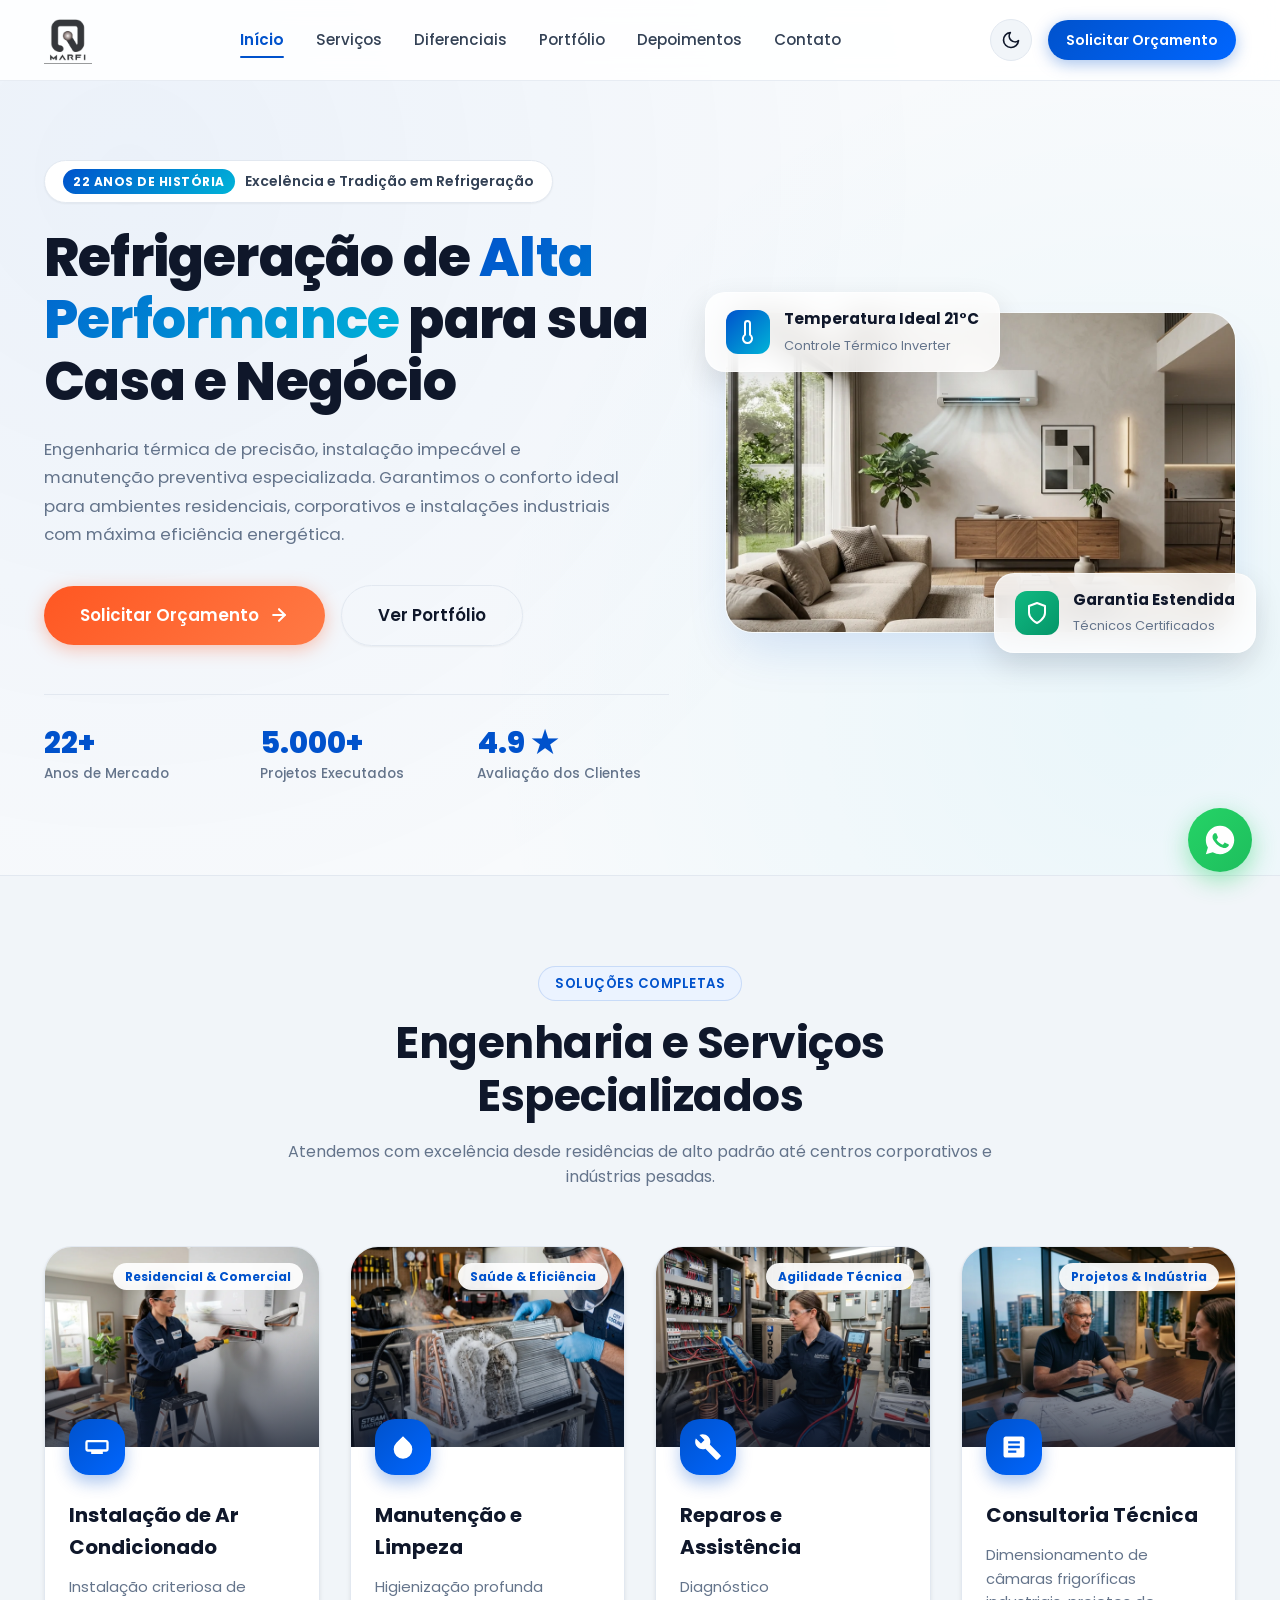
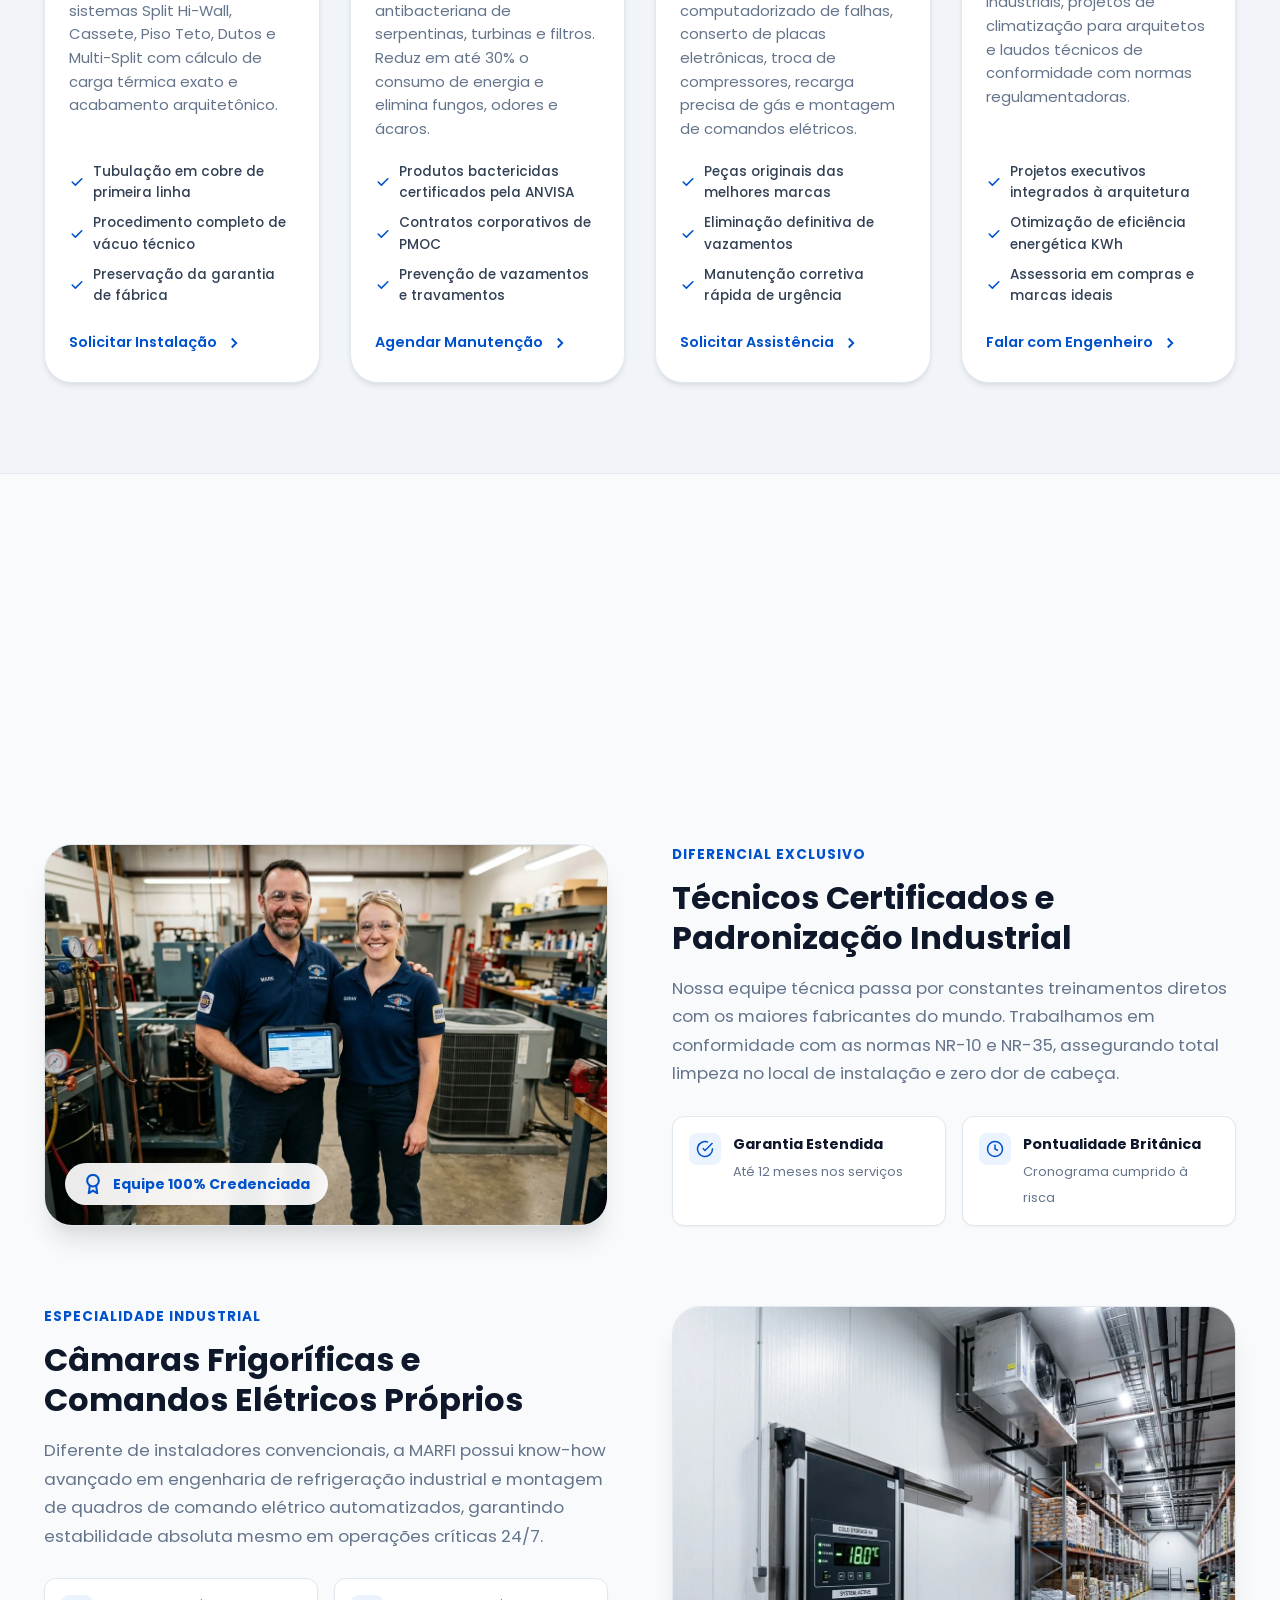
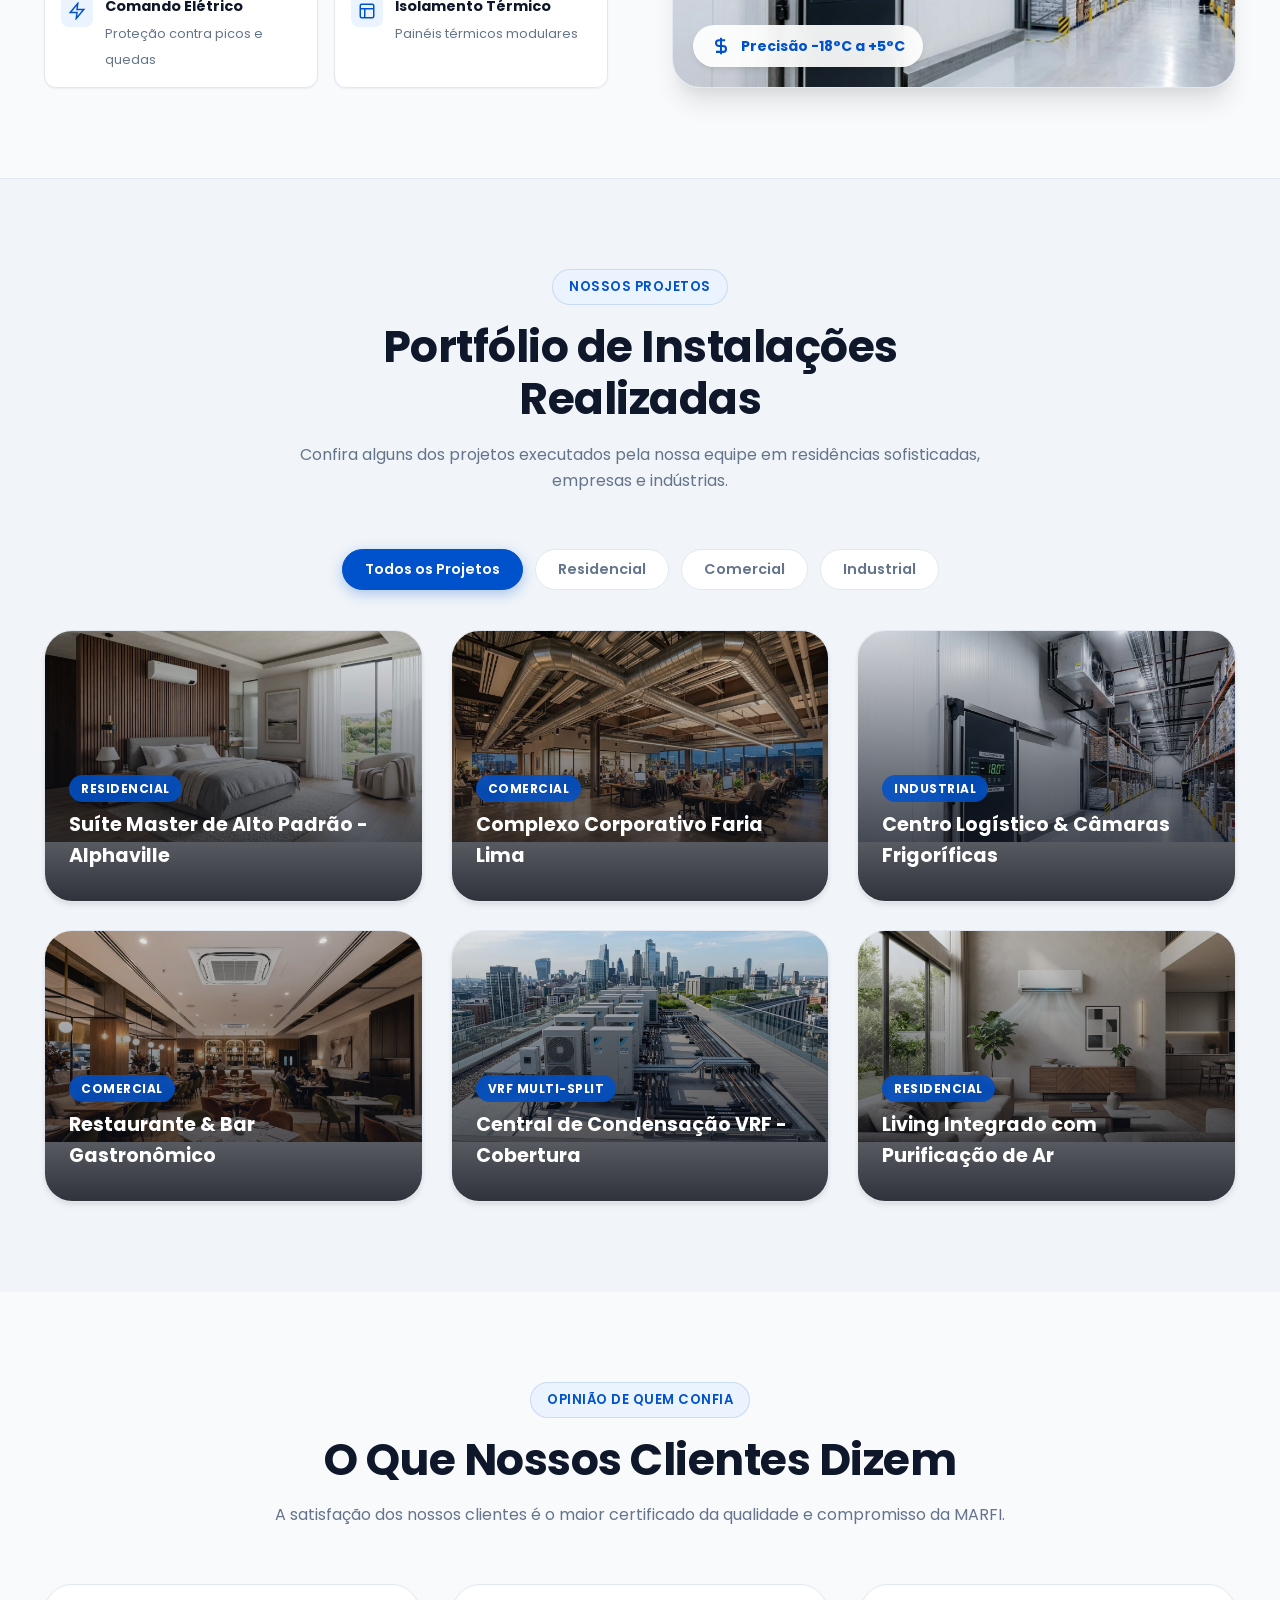
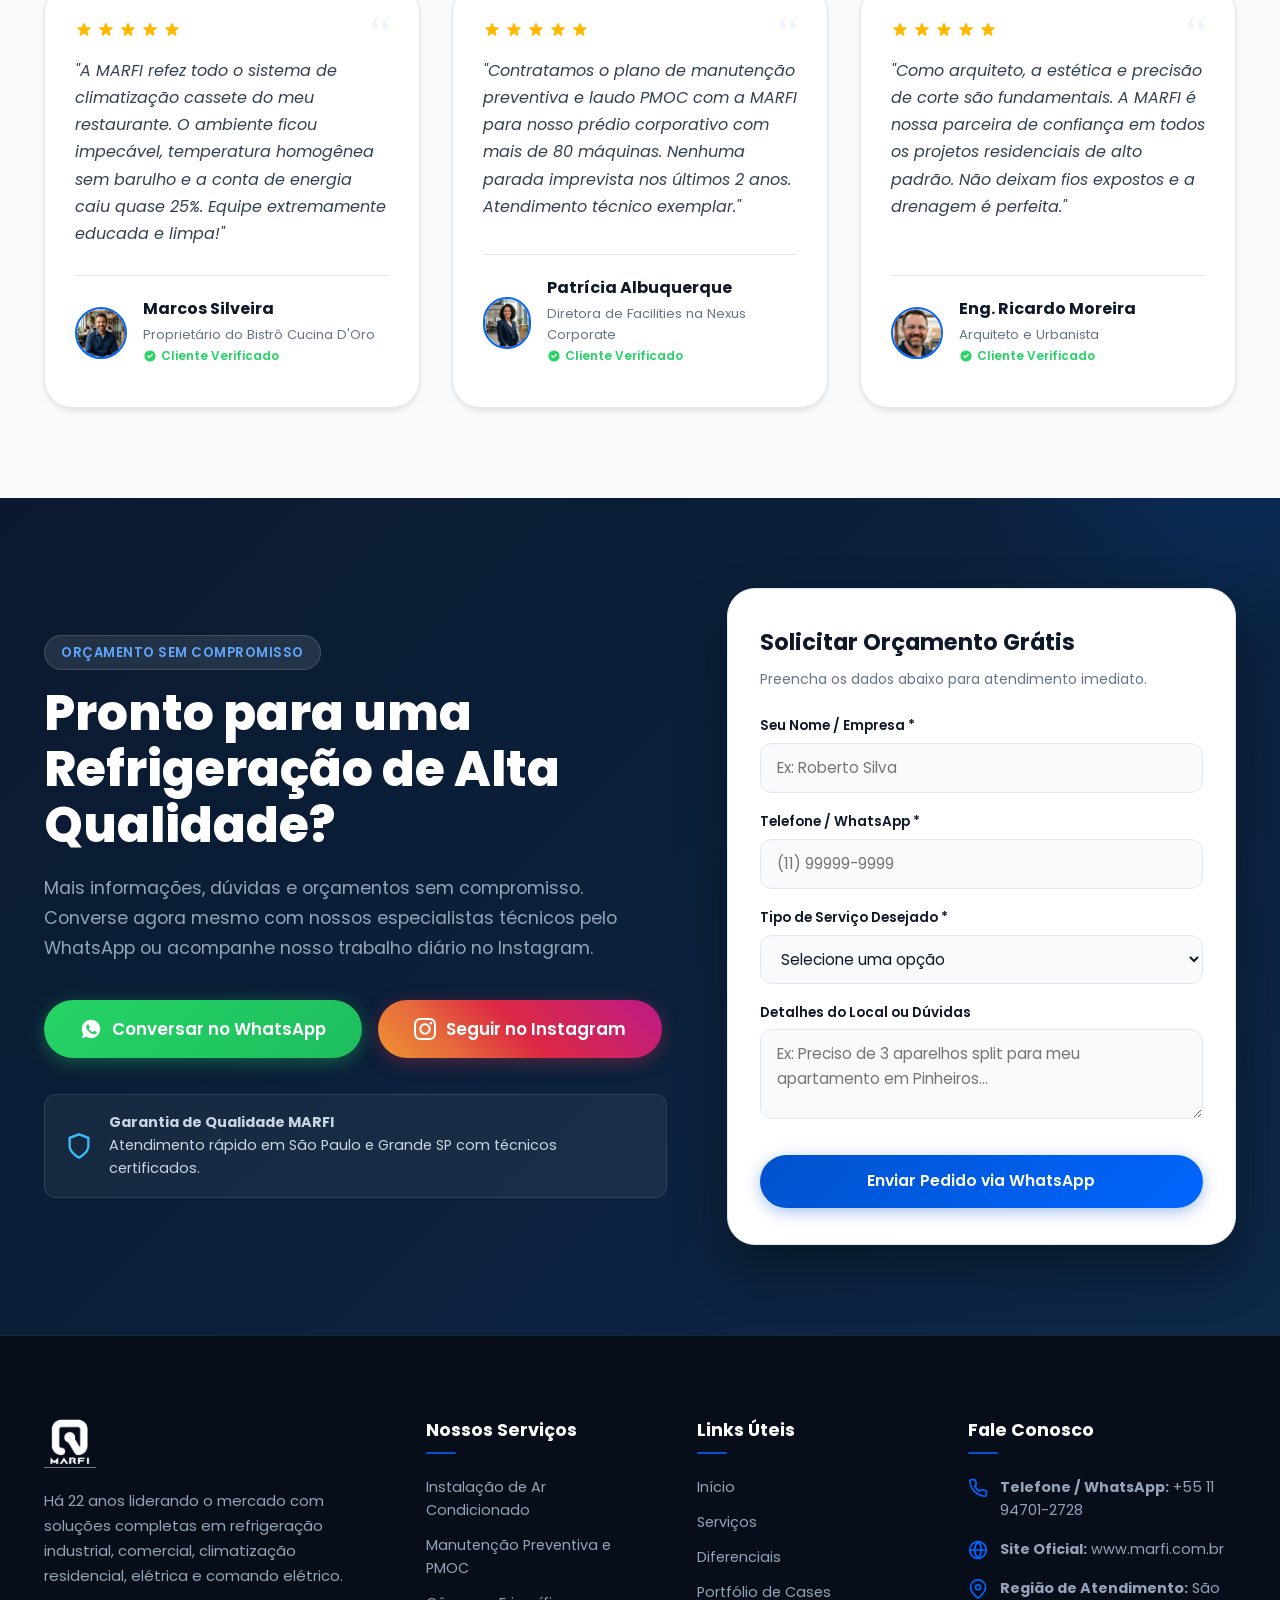
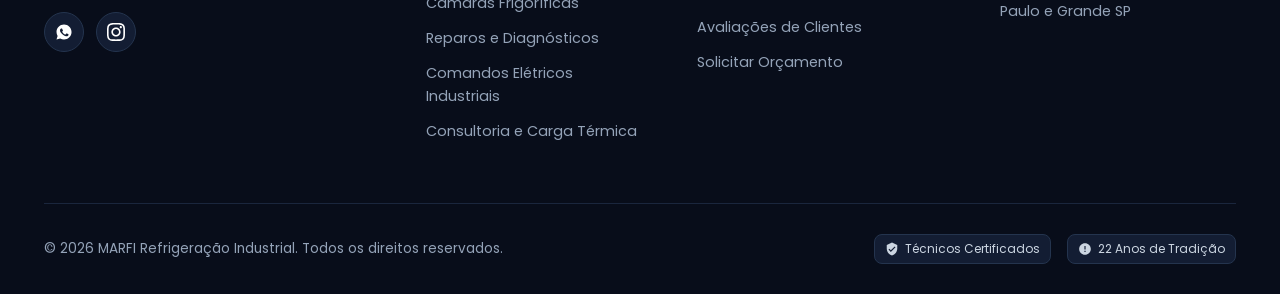
==== index.html @ a3c9d41f "feat: initial commit - landing page premium MARFI Refrigeracao" ====
<!DOCTYPE html>
<html lang="pt-BR" data-theme="light">
<head>
  <meta charset="UTF-8" />
  <meta name="viewport" content="width=device-width, initial-scale=1.0" />
  <title>MARFI Refrigeração | Climatização e Refrigeração Residencial, Comercial e Industrial</title>
  
  <!-- SEO & Meta Tags -->
  <meta name="description" content="MARFI Refrigeração: Há mais de 22 anos especializada em climatização de alta performance, instalação de ar condicionado, manutenção preventiva, câmaras frigoríficas e comandos elétricos em São Paulo." />
  <meta name="keywords" content="marfi refrigeração, instalação ar condicionado, ar condicionado são paulo, manutenção de ar condicionado, refrigeração industrial, câmaras frigoríficas, vrf ar condicionado, higienização ar condicionado, comando elétrico refrigeração" />
  <meta name="author" content="MARFI Refrigeração Industrial" />
  <meta name="robots" content="index, follow" />
  <link rel="canonical" href="https://www.marfi.com.br/" />

  <!-- Open Graph / Facebook -->
  <meta property="og:type" content="website" />
  <meta property="og:url" content="https://www.marfi.com.br/" />
  <meta property="og:title" content="MARFI Refrigeração | Climatização de Alta Performance" />
  <meta property="og:description" content="Há mais de 22 anos garantindo excelência térmica para sua casa, empresa e indústria. Solicite seu orçamento com resposta rápida." />
  <meta property="og:image" content="assets/img/hero-modern-ac.jpg" />

  <!-- Favicon -->
  <link rel="icon" type="image/png" href="assets/img/favicon.png" />
  <link rel="apple-touch-icon" href="assets/img/favicon.png" />
  <meta name="theme-color" content="#0052CC" />

  <!-- Google Fonts: Poppins & Inter -->
  <link rel="preconnect" href="https://fonts.googleapis.com" />
  <link rel="preconnect" href="https://fonts.gstatic.com" crossorigin />
  <link href="https://fonts.googleapis.com/css2?family=Poppins:ital,wght@0,300;0,400;0,500;0,600;0,700;0,800;1,400&display=swap" rel="stylesheet" />

  <!-- Custom CSS -->
  <link rel="stylesheet" href="assets/css/style.css" />

  <!-- Schema.org JSON-LD Structured Data -->
  <script type="application/ld+json">
  {
    "@context": "https://schema.org",
    "@type": "HVACBusiness",
    "name": "MARFI Refrigeração Industrial",
    "image": "assets/img/marfi-logo.jpg",
    "description": "Especialistas há 22 anos em refrigeração industrial, comercial e climatização residencial de alta performance em São Paulo e região.",
    "telephone": "+55-11-94701-2728",
    "url": "https://www.marfi.com.br/",
    "sameAs": [
      "https://www.instagram.com/marfi.refrigeracao/"
    ],
    "address": {
      "@type": "PostalAddress",
      "addressLocality": "São Paulo",
      "addressRegion": "SP",
      "addressCountry": "BR"
    },
    "aggregateRating": {
      "@type": "AggregateRating",
      "ratingValue": "4.9",
      "reviewCount": "128",
      "bestRating": "5"
    },
    "priceRange": "$$"
  }
  </script>
</head>
<body>

  <!-- ==========================================================================
       HEADER & NAVIGATION
       ========================================================================== -->
  <header class="site-header" id="header">
    <div class="container navbar">
      <a href="#inicio" class="nav-brand" aria-label="MARFI Refrigeração - Início">
        <picture>
          <source srcset="assets/img/marfi-logo.webp" type="image/webp">
          <img src="assets/img/marfi-logo.png" alt="MARFI Refrigeração Logo" class="brand-logo" width="160" height="48" />
        </picture>
      </a>

      <nav class="nav-menu" id="navMenu">
        <a href="#inicio" class="nav-link active">Início</a>
        <a href="#servicos" class="nav-link">Serviços</a>
        <a href="#diferenciais" class="nav-link">Diferenciais</a>
        <a href="#portfolio" class="nav-link">Portfólio</a>
        <a href="#depoimentos" class="nav-link">Depoimentos</a>
        <a href="#contato" class="nav-link">Contato</a>
        
        <div class="mobile-only-cta">
          <button class="btn btn-primary btn-open-modal w-100" style="width: 100%;">
            Solicitar Orçamento
          </button>
        </div>
      </nav>

      <div class="nav-actions">
        <!-- Dark Mode Toggle Button -->
        <button class="theme-toggle-btn" aria-label="Alternar modo claro ou escuro">
          <!-- Sun Icon (shown in dark mode) -->
          <svg class="theme-icon-sun" viewBox="0 0 24 24" style="display: none;">
            <circle cx="12" cy="12" r="5"></circle>
            <line x1="12" y1="1" x2="12" y2="3"></line>
            <line x1="12" y1="21" x2="12" y2="23"></line>
            <line x1="4.22" y1="4.22" x2="5.64" y2="5.64"></line>
            <line x1="18.36" y1="18.36" x2="19.78" y2="19.78"></line>
            <line x1="1" y1="12" x2="3" y2="12"></line>
            <line x1="21" y1="12" x2="23" y2="12"></line>
            <line x1="4.22" y1="19.78" x2="5.64" y2="18.36"></line>
            <line x1="18.36" y1="5.64" x2="19.78" y2="4.22"></line>
          </svg>
          <!-- Moon Icon (shown in light mode) -->
          <svg class="theme-icon-moon" viewBox="0 0 24 24">
            <path d="M21 12.79A9 9 0 1 1 11.21 3 7 7 0 0 0 21 12.79z"></path>
          </svg>
        </button>

        <!-- CTA Header Button -->
        <button class="btn btn-primary btn-sm btn-open-modal">
          Solicitar Orçamento
        </button>

        <!-- Mobile Hamburger Toggle -->
        <button class="mobile-toggle" aria-label="Abrir Menu de Navegação">
          <span></span>
          <span></span>
          <span></span>
        </button>
      </div>
    </div>
  </header>

  <!-- Mobile Menu Backdrop Overlay -->
  <div class="mobile-overlay"></div>

  <!-- ==========================================================================
       1. HERO SECTION
       ========================================================================== -->
  <section class="hero-section" id="inicio">
    <div class="container hero-grid">
      <div class="hero-content reveal-fade">
        <div class="hero-badge">
          <span class="hero-badge-pill">22 ANOS DE HISTÓRIA</span>
          <span>Excelência e Tradição em Refrigeração</span>
        </div>

        <h1 class="hero-title">
          Refrigeração de <span class="text-gradient">Alta Performance</span> para sua Casa e Negócio
        </h1>

        <p class="hero-description">
          Engenharia térmica de precisão, instalação impecável e manutenção preventiva especializada. Garantimos o conforto ideal para ambientes residenciais, corporativos e instalações industriais com máxima eficiência energética.
        </p>

        <div class="hero-cta-group">
          <button class="btn btn-cta btn-lg btn-open-modal">
            <span>Solicitar Orçamento</span>
            <svg width="20" height="20" viewBox="0 0 24 24" fill="none" stroke="currentColor" stroke-width="2.5" stroke-linecap="round" stroke-linejoin="round">
              <line x1="5" y1="12" x2="19" y2="12"></line>
              <polyline points="12 5 19 12 12 19"></polyline>
            </svg>
          </button>
          
          <a href="#portfolio" class="btn btn-outline btn-lg">
            Ver Portfólio
          </a>
        </div>

        <div class="hero-metrics">
          <div class="metric-item">
            <span class="metric-value">22+</span>
            <span class="metric-label">Anos de Mercado</span>
          </div>
          <div class="metric-item">
            <span class="metric-value">5.000+</span>
            <span class="metric-label">Projetos Executados</span>
          </div>
          <div class="metric-item">
            <span class="metric-value">4.9 ★</span>
            <span class="metric-label">Avaliação dos Clientes</span>
          </div>
        </div>
      </div>

      <!-- Hero Visual Image & Floating Badges -->
      <div class="hero-visual reveal-fade">
        <div class="hero-image-wrapper">
          <picture>
            <source srcset="assets/img/hero-modern-ac.webp" type="image/webp" />
            <img src="assets/img/hero-modern-ac.jpg" alt="Instalação de ar condicionado de luxo em ambiente residencial e comercial" class="hero-img" width="800" height="500" priority />
          </picture>
        </div>

        <!-- Floating Card 1: Top Left -->
        <div class="floating-glass-card float-top-left">
          <div class="floating-icon">
            <svg width="24" height="24" viewBox="0 0 24 24" fill="none" stroke="currentColor" stroke-width="2" stroke-linecap="round" stroke-linejoin="round">
              <path d="M14 14.76V3.5a2.5 2.5 0 0 0-5 0v11.26a4.5 4.5 0 1 0 5 0z"></path>
            </svg>
          </div>
          <div class="floating-text">
            <strong>Temperatura Ideal 21°C</strong>
            <span>Controle Térmico Inverter</span>
          </div>
        </div>

        <!-- Floating Card 2: Bottom Right -->
        <div class="floating-glass-card float-bottom-right">
          <div class="floating-icon" style="background: linear-gradient(135deg, #10B981 0%, #059669 100%);">
            <svg width="24" height="24" viewBox="0 0 24 24" fill="none" stroke="currentColor" stroke-width="2" stroke-linecap="round" stroke-linejoin="round">
              <path d="M12 22s8-4 8-10V5l-8-3-8 3v7c0 6 8 10 8 10z"></path>
            </svg>
          </div>
          <div class="floating-text">
            <strong>Garantia Estendida</strong>
            <span>Técnicos Certificados</span>
          </div>
        </div>
      </div>
    </div>
  </section>

  <!-- ==========================================================================
       2. SEÇÃO DE SERVIÇOS (4 Cards Customizados)
       ========================================================================== -->
  <section class="section services-section" id="servicos">
    <div class="container">
      <div class="section-header reveal-fade">
        <span class="section-tag">Soluções Completas</span>
        <h2 class="section-title">Engenharia e Serviços Especializados</h2>
        <p class="section-subtitle">
          Atendemos com excelência desde residências de alto padrão até centros corporativos e indústrias pesadas.
        </p>
      </div>

      <div class="services-grid">
        <!-- Card 1: Instalação -->
        <div class="service-card reveal-fade">
          <div class="service-thumb">
            <picture>
              <source srcset="assets/img/service-installation.webp" type="image/webp" />
              <img src="assets/img/service-installation.jpg" alt="Instalação de Ar Condicionado Residencial e Comercial" loading="lazy" />
            </picture>
            <div class="service-thumb-overlay"></div>
            <span class="service-badge">Residencial & Comercial</span>
          </div>
          <div class="service-icon-box">
            <!-- Custom AC SVG Icon -->
            <svg viewBox="0 0 24 24">
              <path d="M4 6h16a2 2 0 0 1 2 2v6a2 2 0 0 1-2 2H4a2 2 0 0 1-2-2V8a2 2 0 0 1 2-2zm0 2v6h16V8H4zm3 8v2h10v-2H7z"/>
            </svg>
          </div>
          <div class="service-body">
            <h3 class="service-title">Instalação de Ar Condicionado</h3>
            <p class="service-desc">
              Instalação criteriosa de sistemas Split Hi-Wall, Cassete, Piso Teto, Dutos e Multi-Split com cálculo de carga térmica exato e acabamento arquitetônico.
            </p>
            <ul class="service-features">
              <li>
                <svg viewBox="0 0 20 20" fill="currentColor"><path fill-rule="evenodd" d="M16.707 5.293a1 1 0 010 1.414l-8 8a1 1 0 01-1.414 0l-4-4a1 1 0 011.414-1.414L8 12.586l7.293-7.293a1 1 0 011.414 0z" clip-rule="evenodd"/></svg>
                Tubulação em cobre de primeira linha
              </li>
              <li>
                <svg viewBox="0 0 20 20" fill="currentColor"><path fill-rule="evenodd" d="M16.707 5.293a1 1 0 010 1.414l-8 8a1 1 0 01-1.414 0l-4-4a1 1 0 011.414-1.414L8 12.586l7.293-7.293a1 1 0 011.414 0z" clip-rule="evenodd"/></svg>
                Procedimento completo de vácuo técnico
              </li>
              <li>
                <svg viewBox="0 0 20 20" fill="currentColor"><path fill-rule="evenodd" d="M16.707 5.293a1 1 0 010 1.414l-8 8a1 1 0 01-1.414 0l-4-4a1 1 0 011.414-1.414L8 12.586l7.293-7.293a1 1 0 011.414 0z" clip-rule="evenodd"/></svg>
                Preservação da garantia de fábrica
              </li>
            </ul>
            <a href="#contato" class="service-link btn-open-modal">
              Solicitar Instalação
              <svg width="18" height="18" viewBox="0 0 24 24" fill="none" stroke="currentColor" stroke-width="2.5"><polyline points="9 18 15 12 9 6"/></svg>
            </a>
          </div>
        </div>

        <!-- Card 2: Manutenção e Limpeza -->
        <div class="service-card reveal-fade">
          <div class="service-thumb">
            <picture>
              <source srcset="assets/img/service-cleaning.webp" type="image/webp" />
              <img src="assets/img/service-cleaning.jpg" alt="Manutenção e Higienização Química de Ar Condicionado" loading="lazy" />
            </picture>
            <div class="service-thumb-overlay"></div>
            <span class="service-badge">Saúde & Eficiência</span>
          </div>
          <div class="service-icon-box">
            <!-- Custom Cleaning SVG Icon -->
            <svg viewBox="0 0 24 24">
              <path d="M12 2.69l5.66 5.66a8 8 0 1 1-11.31 0z"/>
            </svg>
          </div>
          <div class="service-body">
            <h3 class="service-title">Manutenção e Limpeza</h3>
            <p class="service-desc">
              Higienização profunda antibacteriana de serpentinas, turbinas e filtros. Reduz em até 30% o consumo de energia e elimina fungos, odores e ácaros.
            </p>
            <ul class="service-features">
              <li>
                <svg viewBox="0 0 20 20" fill="currentColor"><path fill-rule="evenodd" d="M16.707 5.293a1 1 0 010 1.414l-8 8a1 1 0 01-1.414 0l-4-4a1 1 0 011.414-1.414L8 12.586l7.293-7.293a1 1 0 011.414 0z" clip-rule="evenodd"/></svg>
                Produtos bactericidas certificados pela ANVISA
              </li>
              <li>
                <svg viewBox="0 0 20 20" fill="currentColor"><path fill-rule="evenodd" d="M16.707 5.293a1 1 0 010 1.414l-8 8a1 1 0 01-1.414 0l-4-4a1 1 0 011.414-1.414L8 12.586l7.293-7.293a1 1 0 011.414 0z" clip-rule="evenodd"/></svg>
                Contratos corporativos de PMOC
              </li>
              <li>
                <svg viewBox="0 0 20 20" fill="currentColor"><path fill-rule="evenodd" d="M16.707 5.293a1 1 0 010 1.414l-8 8a1 1 0 01-1.414 0l-4-4a1 1 0 011.414-1.414L8 12.586l7.293-7.293a1 1 0 011.414 0z" clip-rule="evenodd"/></svg>
                Prevenção de vazamentos e travamentos
              </li>
            </ul>
            <a href="#contato" class="service-link btn-open-modal">
              Agendar Manutenção
              <svg width="18" height="18" viewBox="0 0 24 24" fill="none" stroke="currentColor" stroke-width="2.5"><polyline points="9 18 15 12 9 6"/></svg>
            </a>
          </div>
        </div>

        <!-- Card 3: Reparos e Assistência -->
        <div class="service-card reveal-fade">
          <div class="service-thumb">
            <picture>
              <source srcset="assets/img/service-repair.webp" type="image/webp" />
              <img src="assets/img/service-repair.jpg" alt="Reparos em Refrigeração e Comandos Elétricos" loading="lazy" />
            </picture>
            <div class="service-thumb-overlay"></div>
            <span class="service-badge">Agilidade Técnica</span>
          </div>
          <div class="service-icon-box">
            <!-- Custom Wrench/Gears SVG Icon -->
            <svg viewBox="0 0 24 24">
              <path d="M22.7 19l-9.1-9.1c.9-2.3.4-5-1.5-6.9-2-2-5-2.4-7.4-1.3L9 6 6 9 1.6 4.7C.4 7.1.9 10.1 2.9 12.1c1.9 1.9 4.6 2.4 6.9 1.5l9.1 9.1c.4.4 1 .4 1.4 0l2.3-2.3c.5-.4.5-1.1.1-1.4z"/>
            </svg>
          </div>
          <div class="service-body">
            <h3 class="service-title">Reparos e Assistência</h3>
            <p class="service-desc">
              Diagnóstico computadorizado de falhas, conserto de placas eletrônicas, troca de compressores, recarga precisa de gás e montagem de comandos elétricos.
            </p>
            <ul class="service-features">
              <li>
                <svg viewBox="0 0 20 20" fill="currentColor"><path fill-rule="evenodd" d="M16.707 5.293a1 1 0 010 1.414l-8 8a1 1 0 01-1.414 0l-4-4a1 1 0 011.414-1.414L8 12.586l7.293-7.293a1 1 0 011.414 0z" clip-rule="evenodd"/></svg>
                Peças originais das melhores marcas
              </li>
              <li>
                <svg viewBox="0 0 20 20" fill="currentColor"><path fill-rule="evenodd" d="M16.707 5.293a1 1 0 010 1.414l-8 8a1 1 0 01-1.414 0l-4-4a1 1 0 011.414-1.414L8 12.586l7.293-7.293a1 1 0 011.414 0z" clip-rule="evenodd"/></svg>
                Eliminação definitiva de vazamentos
              </li>
              <li>
                <svg viewBox="0 0 20 20" fill="currentColor"><path fill-rule="evenodd" d="M16.707 5.293a1 1 0 010 1.414l-8 8a1 1 0 01-1.414 0l-4-4a1 1 0 011.414-1.414L8 12.586l7.293-7.293a1 1 0 011.414 0z" clip-rule="evenodd"/></svg>
                Manutenção corretiva rápida de urgência
              </li>
            </ul>
            <a href="#contato" class="service-link btn-open-modal">
              Solicitar Assistência
              <svg width="18" height="18" viewBox="0 0 24 24" fill="none" stroke="currentColor" stroke-width="2.5"><polyline points="9 18 15 12 9 6"/></svg>
            </a>
          </div>
        </div>

        <!-- Card 4: Consultoria Técnica -->
        <div class="service-card reveal-fade">
          <div class="service-thumb">
            <picture>
              <source srcset="assets/img/service-consulting.webp" type="image/webp" />
              <img src="assets/img/service-consulting.jpg" alt="Consultoria Técnica e Projetos de Climatização" loading="lazy" />
            </picture>
            <div class="service-thumb-overlay"></div>
            <span class="service-badge">Projetos & Indústria</span>
          </div>
          <div class="service-icon-box">
            <!-- Custom Blueprints SVG Icon -->
            <svg viewBox="0 0 24 24">
              <path d="M19 3H5c-1.1 0-2 .9-2 2v14c0 1.1.9 2 2 2h14c1.1 0 2-.9 2-2V5c0-1.1-.9-2-2-2zm-5 14H7v-2h7v2zm3-4H7v-2h10v2zm0-4H7V7h10v2z"/>
            </svg>
          </div>
          <div class="service-body">
            <h3 class="service-title">Consultoria Técnica</h3>
            <p class="service-desc">
              Dimensionamento de câmaras frigoríficas industriais, projetos de climatização para arquitetos e laudos técnicos de conformidade com normas regulamentadoras.
            </p>
            <ul class="service-features">
              <li>
                <svg viewBox="0 0 20 20" fill="currentColor"><path fill-rule="evenodd" d="M16.707 5.293a1 1 0 010 1.414l-8 8a1 1 0 01-1.414 0l-4-4a1 1 0 011.414-1.414L8 12.586l7.293-7.293a1 1 0 011.414 0z" clip-rule="evenodd"/></svg>
                Projetos executivos integrados à arquitetura
              </li>
              <li>
                <svg viewBox="0 0 20 20" fill="currentColor"><path fill-rule="evenodd" d="M16.707 5.293a1 1 0 010 1.414l-8 8a1 1 0 01-1.414 0l-4-4a1 1 0 011.414-1.414L8 12.586l7.293-7.293a1 1 0 011.414 0z" clip-rule="evenodd"/></svg>
                Otimização de eficiência energética KWh
              </li>
              <li>
                <svg viewBox="0 0 20 20" fill="currentColor"><path fill-rule="evenodd" d="M16.707 5.293a1 1 0 010 1.414l-8 8a1 1 0 01-1.414 0l-4-4a1 1 0 011.414-1.414L8 12.586l7.293-7.293a1 1 0 011.414 0z" clip-rule="evenodd"/></svg>
                Assessoria em compras e marcas ideais
              </li>
            </ul>
            <a href="#contato" class="service-link btn-open-modal">
              Falar com Engenheiro
              <svg width="18" height="18" viewBox="0 0 24 24" fill="none" stroke="currentColor" stroke-width="2.5"><polyline points="9 18 15 12 9 6"/></svg>
            </a>
          </div>
        </div>
      </div>
    </div>
  </section>

  <!-- ==========================================================================
       3. DIFERENCIAIS (USP - Layout Alternado)
       ========================================================================== -->
  <section class="section usp-section" id="diferenciais">
    <div class="container">
      <div class="section-header reveal-fade">
        <span class="section-tag">Por Que Escolher a MARFI</span>
        <h2 class="section-title">A Segurança de Quem Tem 22 Anos de Tradição</h2>
        <p class="section-subtitle">
          Não arrisque seu investimento com amadores. Veja o que nos torna referência absoluta em refrigeração em São Paulo.
        </p>
      </div>

      <!-- USP Block 1 -->
      <div class="usp-row reveal-fade">
        <div class="usp-visual">
          <div class="usp-image-frame">
            <picture>
              <source srcset="assets/img/usp-expert-team.webp" type="image/webp" />
              <img src="assets/img/usp-expert-team.jpg" alt="Equipe de técnicos certificados MARFI Refrigeração" class="usp-img" loading="lazy" />
            </picture>
            <div class="usp-badge-pill">
              <svg width="20" height="20" viewBox="0 0 24 24" fill="none" stroke="currentColor" stroke-width="2.5"><circle cx="12" cy="8" r="7"></circle><polyline points="8.21 13.89 7 23 12 20 17 23 15.79 13.88"></polyline></svg>
              <span>Equipe 100% Credenciada</span>
            </div>
          </div>
        </div>
        <div class="usp-content">
          <span class="usp-label">Diferencial Exclusivo</span>
          <h3 class="usp-title">Técnicos Certificados e Padronização Industrial</h3>
          <p class="usp-text">
            Nossa equipe técnica passa por constantes treinamentos diretos com os maiores fabricantes do mundo. Trabalhamos em conformidade com as normas NR-10 e NR-35, assegurando total limpeza no local de instalação e zero dor de cabeça.
          </p>
          <div class="usp-points">
            <div class="usp-point-card">
              <div class="usp-point-icon">
                <svg viewBox="0 0 24 24" fill="none" stroke="currentColor" stroke-width="2"><path d="M22 11.08V12a10 10 0 1 1-5.93-9.14"></path><polyline points="22 4 12 14.01 9 11.01"></polyline></svg>
              </div>
              <div class="usp-point-info">
                <strong>Garantia Estendida</strong>
                <span>Até 12 meses nos serviços</span>
              </div>
            </div>
            <div class="usp-point-card">
              <div class="usp-point-icon">
                <svg viewBox="0 0 24 24" fill="none" stroke="currentColor" stroke-width="2"><circle cx="12" cy="12" r="10"></circle><polyline points="12 6 12 12 16 14"></polyline></svg>
              </div>
              <div class="usp-point-info">
                <strong>Pontualidade Britânica</strong>
                <span>Cronograma cumprido à risca</span>
              </div>
            </div>
          </div>
        </div>
      </div>

      <!-- USP Block 2 (Reversed) -->
      <div class="usp-row reverse reveal-fade">
        <div class="usp-visual">
          <div class="usp-image-frame">
            <picture>
              <source srcset="assets/img/case-cold-room.webp" type="image/webp" />
              <img src="assets/img/case-cold-room.jpg" alt="Câmaras frigoríficas industriais com controle digital MARFI" class="usp-img" loading="lazy" />
            </picture>
            <div class="usp-badge-pill">
              <svg width="20" height="20" viewBox="0 0 24 24" fill="none" stroke="currentColor" stroke-width="2.5"><path d="M12 2v20M17 5H9.5a3.5 3.5 0 0 0 0 7h5a3.5 3.5 0 0 1 0 7H6"></path></svg>
              <span>Precisão -18°C a +5°C</span>
            </div>
          </div>
        </div>
        <div class="usp-content">
          <span class="usp-label">Especialidade Industrial</span>
          <h3 class="usp-title">Câmaras Frigoríficas e Comandos Elétricos Próprios</h3>
          <p class="usp-text">
            Diferente de instaladores convencionais, a MARFI possui know-how avançado em engenharia de refrigeração industrial e montagem de quadros de comando elétrico automatizados, garantindo estabilidade absoluta mesmo em operações críticas 24/7.
          </p>
          <div class="usp-points">
            <div class="usp-point-card">
              <div class="usp-point-icon">
                <svg viewBox="0 0 24 24" fill="none" stroke="currentColor" stroke-width="2"><path d="M13 2L3 14h9l-1 8 10-12h-9l1-8z"></path></svg>
              </div>
              <div class="usp-point-info">
                <strong>Comando Elétrico</strong>
                <span>Proteção contra picos e quedas</span>
              </div>
            </div>
            <div class="usp-point-card">
              <div class="usp-point-icon">
                <svg viewBox="0 0 24 24" fill="none" stroke="currentColor" stroke-width="2"><rect x="3" y="3" width="18" height="18" rx="2" ry="2"></rect><line x1="3" y1="9" x2="21" y2="9"></line><line x1="9" y1="21" x2="9" y2="9"></line></svg>
              </div>
              <div class="usp-point-info">
                <strong>Isolamento Térmico</strong>
                <span>Painéis térmicos modulares</span>
              </div>
            </div>
          </div>
        </div>
      </div>
    </div>
  </section>

  <!-- ==========================================================================
       4. PORTFÓLIO / CASES DE SUCESSO
       ========================================================================== -->
  <section class="section portfolio-section" id="portfolio">
    <div class="container">
      <div class="section-header reveal-fade">
        <span class="section-tag">Nossos Projetos</span>
        <h2 class="section-title">Portfólio de Instalações Realizadas</h2>
        <p class="section-subtitle">
          Confira alguns dos projetos executados pela nossa equipe em residências sofisticadas, empresas e indústrias.
        </p>
      </div>

      <!-- Category Filter Tabs -->
      <div class="portfolio-filter reveal-fade">
        <button class="filter-btn active" data-filter="all">Todos os Projetos</button>
        <button class="filter-btn" data-filter="residencial">Residencial</button>
        <button class="filter-btn" data-filter="comercial">Comercial</button>
        <button class="filter-btn" data-filter="industrial">Industrial</button>
      </div>

      <!-- Portfolio Grid -->
      <div class="portfolio-grid">
        <!-- Project 1: Residencial Alto Padrão -->
        <div class="portfolio-item reveal-fade" data-category="residencial">
          <div class="portfolio-thumb">
            <picture>
              <source srcset="assets/img/case-residential-suite.webp" type="image/webp" />
              <img src="assets/img/case-residential-suite.jpg" alt="Instalação de Ar Condicionado em Suíte Master" loading="lazy" />
            </picture>
            <div class="portfolio-overlay">
              <span class="portfolio-tag">Residencial</span>
              <h3 class="portfolio-item-title">Suíte Master de Alto Padrão - Alphaville</h3>
              <p class="portfolio-item-desc">Split Inverter silencioso integrado harmonicamente ao painel ripado de madeira e janelas panorâmicas.</p>
            </div>
          </div>
        </div>

        <!-- Project 2: Corporativo Dutos Aparentes -->
        <div class="portfolio-item reveal-fade" data-category="comercial">
          <div class="portfolio-thumb">
            <picture>
              <source srcset="assets/img/case-commercial-duct.webp" type="image/webp" />
              <img src="assets/img/case-commercial-duct.jpg" alt="Dutos Aparentes de Ar Condicionado em Escritório" loading="lazy" />
            </picture>
            <div class="portfolio-overlay">
              <span class="portfolio-tag">Comercial</span>
              <h3 class="portfolio-item-title">Complexo Corporativo Faria Lima</h3>
              <p class="portfolio-item-desc">Dutos aparentes em aço galvanizado espiral com difusores lineares e distribuição térmica uniforme.</p>
            </div>
          </div>
        </div>

        <!-- Project 3: Câmara Frigorífica Industrial -->
        <div class="portfolio-item reveal-fade" data-category="industrial">
          <div class="portfolio-thumb">
            <picture>
              <source srcset="assets/img/case-cold-room.webp" type="image/webp" />
              <img src="assets/img/case-cold-room.jpg" alt="Câmara Frigorífica Industrial de Grande Porte" loading="lazy" />
            </picture>
            <div class="portfolio-overlay">
              <span class="portfolio-tag">Industrial</span>
              <h3 class="portfolio-item-title">Centro Logístico & Câmaras Frigoríficas</h3>
              <p class="portfolio-item-desc">Instalação de câmara frigorífica com painéis modulares PIR e painel digital com precisão de -18°C.</p>
            </div>
          </div>
        </div>

        <!-- Project 4: Restaurante Cassete Embutido -->
        <div class="portfolio-item reveal-fade" data-category="comercial">
          <div class="portfolio-thumb">
            <picture>
              <source srcset="assets/img/case-cassette-restaurant.webp" type="image/webp" />
              <img src="assets/img/case-cassette-restaurant.jpg" alt="Ar Condicionado Cassete em Restaurante de Luxo" loading="lazy" />
            </picture>
            <div class="portfolio-overlay">
              <span class="portfolio-tag">Comercial</span>
              <h3 class="portfolio-item-title">Restaurante & Bar Gastronômico</h3>
              <p class="portfolio-item-desc">Sistema Cassete 4 vias embutido no gesso com baixíssimo nível de ruído e conforto térmico para 140 clientes.</p>
            </div>
          </div>
        </div>

        <!-- Project 5: Condensadores Externos VRF -->
        <div class="portfolio-item reveal-fade" data-category="comercial">
          <div class="portfolio-thumb">
            <picture>
              <source srcset="assets/img/case-rooftop-vrf.webp" type="image/webp" />
              <img src="assets/img/case-rooftop-vrf.jpg" alt="Unidades Condensadoras Externas VRF em Cobertura" loading="lazy" />
            </picture>
            <div class="portfolio-overlay">
              <span class="portfolio-tag">VRF Multi-Split</span>
              <h3 class="portfolio-item-title">Central de Condensação VRF - Cobertura</h3>
              <p class="portfolio-item-desc">Infraestrutura completa de tubulações frigoríficas isoladas, calhas de cabos e amortecedores de vibração.</p>
            </div>
          </div>
        </div>

        <!-- Project 6: Living Room Integrado -->
        <div class="portfolio-item reveal-fade" data-category="residencial">
          <div class="portfolio-thumb">
            <picture>
              <source srcset="assets/img/hero-modern-ac.webp" type="image/webp" />
              <img src="assets/img/hero-modern-ac.jpg" alt="Climatização Residencial Integrada" loading="lazy" />
            </picture>
            <div class="portfolio-overlay">
              <span class="portfolio-tag">Residencial</span>
              <h3 class="portfolio-item-title">Living Integrado com Purificação de Ar</h3>
              <p class="portfolio-item-desc">Climatização inteligente com tecnologia de ionização e filtros duplos para máxima pureza do ar.</p>
            </div>
          </div>
        </div>
      </div>
    </div>
  </section>

  <!-- ==========================================================================
       5. TESTEMUNHOS (Avaliação 4.9 / 5 Estrelas)
       ========================================================================== -->
  <section class="section testimonials-section" id="depoimentos">
    <div class="container">
      <div class="section-header reveal-fade">
        <span class="section-tag">Opinião de Quem Confia</span>
        <h2 class="section-title">O Que Nossos Clientes Dizem</h2>
        <p class="section-subtitle">
          A satisfação dos nossos clientes é o maior certificado da qualidade e compromisso da MARFI.
        </p>
      </div>

      <div class="testimonials-grid">
        <!-- Testemunho 1 -->
        <div class="testimonial-card reveal-fade">
          <span class="testimonial-quote-icon">“</span>
          <div>
            <div class="testimonial-stars">
              <!-- 5 Estrelas -->
              <svg viewBox="0 0 20 20"><path d="M9.049 2.927c.3-.921 1.603-.921 1.902 0l1.07 3.292a1 1 0 00.95.69h3.462c.969 0 1.371 1.24.588 1.81l-2.8 2.034a1 1 0 00-.364 1.118l1.07 3.292c.3.921-.755 1.688-1.54 1.118l-2.8-2.034a1 1 0 00-1.175 0l-2.8 2.034c-.784.57-1.838-.197-1.539-1.118l1.07-3.292a1 1 0 00-.364-1.118L2.98 8.72c-.783-.57-.38-1.81.588-1.81h3.461a1 1 0 00.951-.69l1.07-3.292z"/></svg>
              <svg viewBox="0 0 20 20"><path d="M9.049 2.927c.3-.921 1.603-.921 1.902 0l1.07 3.292a1 1 0 00.95.69h3.462c.969 0 1.371 1.24.588 1.81l-2.8 2.034a1 1 0 00-.364 1.118l1.07 3.292c.3.921-.755 1.688-1.54 1.118l-2.8-2.034a1 1 0 00-1.175 0l-2.8 2.034c-.784.57-1.838-.197-1.539-1.118l1.07-3.292a1 1 0 00-.364-1.118L2.98 8.72c-.783-.57-.38-1.81.588-1.81h3.461a1 1 0 00.951-.69l1.07-3.292z"/></svg>
              <svg viewBox="0 0 20 20"><path d="M9.049 2.927c.3-.921 1.603-.921 1.902 0l1.07 3.292a1 1 0 00.95.69h3.462c.969 0 1.371 1.24.588 1.81l-2.8 2.034a1 1 0 00-.364 1.118l1.07 3.292c.3.921-.755 1.688-1.54 1.118l-2.8-2.034a1 1 0 00-1.175 0l-2.8 2.034c-.784.57-1.838-.197-1.539-1.118l1.07-3.292a1 1 0 00-.364-1.118L2.98 8.72c-.783-.57-.38-1.81.588-1.81h3.461a1 1 0 00.951-.69l1.07-3.292z"/></svg>
              <svg viewBox="0 0 20 20"><path d="M9.049 2.927c.3-.921 1.603-.921 1.902 0l1.07 3.292a1 1 0 00.95.69h3.462c.969 0 1.371 1.24.588 1.81l-2.8 2.034a1 1 0 00-.364 1.118l1.07 3.292c.3.921-.755 1.688-1.54 1.118l-2.8-2.034a1 1 0 00-1.175 0l-2.8 2.034c-.784.57-1.838-.197-1.539-1.118l1.07-3.292a1 1 0 00-.364-1.118L2.98 8.72c-.783-.57-.38-1.81.588-1.81h3.461a1 1 0 00.951-.69l1.07-3.292z"/></svg>
              <svg viewBox="0 0 20 20"><path d="M9.049 2.927c.3-.921 1.603-.921 1.902 0l1.07 3.292a1 1 0 00.95.69h3.462c.969 0 1.371 1.24.588 1.81l-2.8 2.034a1 1 0 00-.364 1.118l1.07 3.292c.3.921-.755 1.688-1.54 1.118l-2.8-2.034a1 1 0 00-1.175 0l-2.8 2.034c-.784.57-1.838-.197-1.539-1.118l1.07-3.292a1 1 0 00-.364-1.118L2.98 8.72c-.783-.57-.38-1.81.588-1.81h3.461a1 1 0 00.951-.69l1.07-3.292z"/></svg>
            </div>
            <p class="testimonial-text">
              "A MARFI refez todo o sistema de climatização cassete do meu restaurante. O ambiente ficou impecável, temperatura homogênea sem barulho e a conta de energia caiu quase 25%. Equipe extremamente educada e limpa!"
            </p>
          </div>
          <div class="testimonial-author">
            <picture>
              <source srcset="assets/img/avatar-marcos.webp" type="image/webp" />
              <img src="assets/img/avatar-marcos.jpg" alt="Foto de Marcos Silveira" class="author-avatar" width="52" height="52" loading="lazy" />
            </picture>
            <div class="author-info">
              <h4>Marcos Silveira</h4>
              <p>Proprietário do Bistrô Cucina D'Oro</p>
              <span class="verified-badge">
                <svg width="14" height="14" viewBox="0 0 20 20" fill="currentColor"><path fill-rule="evenodd" d="M10 18a8 8 0 100-16 8 8 0 000 16zm3.707-9.293a1 1 0 00-1.414-1.414L9 10.586 7.707 9.293a1 1 0 00-1.414 1.414l2 2a1 1 0 001.414 0l4-4z" clip-rule="evenodd"/></svg>
                Cliente Verificado
              </span>
            </div>
          </div>
        </div>

        <!-- Testemunho 2 -->
        <div class="testimonial-card reveal-fade">
          <span class="testimonial-quote-icon">“</span>
          <div>
            <div class="testimonial-stars">
              <svg viewBox="0 0 20 20"><path d="M9.049 2.927c.3-.921 1.603-.921 1.902 0l1.07 3.292a1 1 0 00.95.69h3.462c.969 0 1.371 1.24.588 1.81l-2.8 2.034a1 1 0 00-.364 1.118l1.07 3.292c.3.921-.755 1.688-1.54 1.118l-2.8-2.034a1 1 0 00-1.175 0l-2.8 2.034c-.784.57-1.838-.197-1.539-1.118l1.07-3.292a1 1 0 00-.364-1.118L2.98 8.72c-.783-.57-.38-1.81.588-1.81h3.461a1 1 0 00.951-.69l1.07-3.292z"/></svg>
              <svg viewBox="0 0 20 20"><path d="M9.049 2.927c.3-.921 1.603-.921 1.902 0l1.07 3.292a1 1 0 00.95.69h3.462c.969 0 1.371 1.24.588 1.81l-2.8 2.034a1 1 0 00-.364 1.118l1.07 3.292c.3.921-.755 1.688-1.54 1.118l-2.8-2.034a1 1 0 00-1.175 0l-2.8 2.034c-.784.57-1.838-.197-1.539-1.118l1.07-3.292a1 1 0 00-.364-1.118L2.98 8.72c-.783-.57-.38-1.81.588-1.81h3.461a1 1 0 00.951-.69l1.07-3.292z"/></svg>
              <svg viewBox="0 0 20 20"><path d="M9.049 2.927c.3-.921 1.603-.921 1.902 0l1.07 3.292a1 1 0 00.95.69h3.462c.969 0 1.371 1.24.588 1.81l-2.8 2.034a1 1 0 00-.364 1.118l1.07 3.292c.3.921-.755 1.688-1.54 1.118l-2.8-2.034a1 1 0 00-1.175 0l-2.8 2.034c-.784.57-1.838-.197-1.539-1.118l1.07-3.292a1 1 0 00-.364-1.118L2.98 8.72c-.783-.57-.38-1.81.588-1.81h3.461a1 1 0 00.951-.69l1.07-3.292z"/></svg>
              <svg viewBox="0 0 20 20"><path d="M9.049 2.927c.3-.921 1.603-.921 1.902 0l1.07 3.292a1 1 0 00.95.69h3.462c.969 0 1.371 1.24.588 1.81l-2.8 2.034a1 1 0 00-.364 1.118l1.07 3.292c.3.921-.755 1.688-1.54 1.118l-2.8-2.034a1 1 0 00-1.175 0l-2.8 2.034c-.784.57-1.838-.197-1.539-1.118l1.07-3.292a1 1 0 00-.364-1.118L2.98 8.72c-.783-.57-.38-1.81.588-1.81h3.461a1 1 0 00.951-.69l1.07-3.292z"/></svg>
              <svg viewBox="0 0 20 20"><path d="M9.049 2.927c.3-.921 1.603-.921 1.902 0l1.07 3.292a1 1 0 00.95.69h3.462c.969 0 1.371 1.24.588 1.81l-2.8 2.034a1 1 0 00-.364 1.118l1.07 3.292c.3.921-.755 1.688-1.54 1.118l-2.8-2.034a1 1 0 00-1.175 0l-2.8 2.034c-.784.57-1.838-.197-1.539-1.118l1.07-3.292a1 1 0 00-.364-1.118L2.98 8.72c-.783-.57-.38-1.81.588-1.81h3.461a1 1 0 00.951-.69l1.07-3.292z"/></svg>
            </div>
            <p class="testimonial-text">
              "Contratamos o plano de manutenção preventiva e laudo PMOC com a MARFI para nosso prédio corporativo com mais de 80 máquinas. Nenhuma parada imprevista nos últimos 2 anos. Atendimento técnico exemplar."
            </p>
          </div>
          <div class="testimonial-author">
            <picture>
              <source srcset="assets/img/avatar-patricia.webp" type="image/webp" />
              <img src="assets/img/avatar-patricia.jpg" alt="Foto de Patrícia Albuquerque" class="author-avatar" width="52" height="52" loading="lazy" />
            </picture>
            <div class="author-info">
              <h4>Patrícia Albuquerque</h4>
              <p>Diretora de Facilities na Nexus Corporate</p>
              <span class="verified-badge">
                <svg width="14" height="14" viewBox="0 0 20 20" fill="currentColor"><path fill-rule="evenodd" d="M10 18a8 8 0 100-16 8 8 0 000 16zm3.707-9.293a1 1 0 00-1.414-1.414L9 10.586 7.707 9.293a1 1 0 00-1.414 1.414l2 2a1 1 0 001.414 0l4-4z" clip-rule="evenodd"/></svg>
                Cliente Verificado
              </span>
            </div>
          </div>
        </div>

        <!-- Testemunho 3 -->
        <div class="testimonial-card reveal-fade">
          <span class="testimonial-quote-icon">“</span>
          <div>
            <div class="testimonial-stars">
              <svg viewBox="0 0 20 20"><path d="M9.049 2.927c.3-.921 1.603-.921 1.902 0l1.07 3.292a1 1 0 00.95.69h3.462c.969 0 1.371 1.24.588 1.81l-2.8 2.034a1 1 0 00-.364 1.118l1.07 3.292c.3.921-.755 1.688-1.54 1.118l-2.8-2.034a1 1 0 00-1.175 0l-2.8 2.034c-.784.57-1.838-.197-1.539-1.118l1.07-3.292a1 1 0 00-.364-1.118L2.98 8.72c-.783-.57-.38-1.81.588-1.81h3.461a1 1 0 00.951-.69l1.07-3.292z"/></svg>
              <svg viewBox="0 0 20 20"><path d="M9.049 2.927c.3-.921 1.603-.921 1.902 0l1.07 3.292a1 1 0 00.95.69h3.462c.969 0 1.371 1.24.588 1.81l-2.8 2.034a1 1 0 00-.364 1.118l1.07 3.292c.3.921-.755 1.688-1.54 1.118l-2.8-2.034a1 1 0 00-1.175 0l-2.8 2.034c-.784.57-1.838-.197-1.539-1.118l1.07-3.292a1 1 0 00-.364-1.118L2.98 8.72c-.783-.57-.38-1.81.588-1.81h3.461a1 1 0 00.951-.69l1.07-3.292z"/></svg>
              <svg viewBox="0 0 20 20"><path d="M9.049 2.927c.3-.921 1.603-.921 1.902 0l1.07 3.292a1 1 0 00.95.69h3.462c.969 0 1.371 1.24.588 1.81l-2.8 2.034a1 1 0 00-.364 1.118l1.07 3.292c.3.921-.755 1.688-1.54 1.118l-2.8-2.034a1 1 0 00-1.175 0l-2.8 2.034c-.784.57-1.838-.197-1.539-1.118l1.07-3.292a1 1 0 00-.364-1.118L2.98 8.72c-.783-.57-.38-1.81.588-1.81h3.461a1 1 0 00.951-.69l1.07-3.292z"/></svg>
              <svg viewBox="0 0 20 20"><path d="M9.049 2.927c.3-.921 1.603-.921 1.902 0l1.07 3.292a1 1 0 00.95.69h3.462c.969 0 1.371 1.24.588 1.81l-2.8 2.034a1 1 0 00-.364 1.118l1.07 3.292c.3.921-.755 1.688-1.54 1.118l-2.8-2.034a1 1 0 00-1.175 0l-2.8 2.034c-.784.57-1.838-.197-1.539-1.118l1.07-3.292a1 1 0 00-.364-1.118L2.98 8.72c-.783-.57-.38-1.81.588-1.81h3.461a1 1 0 00.951-.69l1.07-3.292z"/></svg>
              <svg viewBox="0 0 20 20"><path d="M9.049 2.927c.3-.921 1.603-.921 1.902 0l1.07 3.292a1 1 0 00.95.69h3.462c.969 0 1.371 1.24.588 1.81l-2.8 2.034a1 1 0 00-.364 1.118l1.07 3.292c.3.921-.755 1.688-1.54 1.118l-2.8-2.034a1 1 0 00-1.175 0l-2.8 2.034c-.784.57-1.838-.197-1.539-1.118l1.07-3.292a1 1 0 00-.364-1.118L2.98 8.72c-.783-.57-.38-1.81.588-1.81h3.461a1 1 0 00.951-.69l1.07-3.292z"/></svg>
            </div>
            <p class="testimonial-text">
              "Como arquiteto, a estética e precisão de corte são fundamentais. A MARFI é nossa parceira de confiança em todos os projetos residenciais de alto padrão. Não deixam fios expostos e a drenagem é perfeita."
            </p>
          </div>
          <div class="testimonial-author">
            <picture>
              <source srcset="assets/img/avatar-ricardo.webp" type="image/webp" />
              <img src="assets/img/avatar-ricardo.jpg" alt="Foto do Eng. Ricardo Moreira" class="author-avatar" width="52" height="52" loading="lazy" />
            </picture>
            <div class="author-info">
              <h4>Eng. Ricardo Moreira</h4>
              <p>Arquiteto e Urbanista</p>
              <span class="verified-badge">
                <svg width="14" height="14" viewBox="0 0 20 20" fill="currentColor"><path fill-rule="evenodd" d="M10 18a8 8 0 100-16 8 8 0 000 16zm3.707-9.293a1 1 0 00-1.414-1.414L9 10.586 7.707 9.293a1 1 0 00-1.414 1.414l2 2a1 1 0 001.414 0l4-4z" clip-rule="evenodd"/></svg>
                Cliente Verificado
              </span>
            </div>
          </div>
        </div>
      </div>
    </div>
  </section>

  <!-- ==========================================================================
       6. SEÇÃO CTA PRINCIPAL & FORMULÁRIO EXPRESSO
       ========================================================================== -->
  <section class="section cta-section" id="contato">
    <div class="container cta-grid">
      <div class="cta-content reveal-fade">
        <span class="section-tag">Orçamento Sem Compromisso</span>
        <h2 class="cta-title">Pronto para uma Refrigeração de Alta Qualidade?</h2>
        <p class="cta-desc">
          Mais informações, dúvidas e orçamentos sem compromisso. Converse agora mesmo com nossos especialistas técnicos pelo WhatsApp ou acompanhe nosso trabalho diário no Instagram.
        </p>

        <div class="cta-buttons">
          <!-- Botão WhatsApp com link direto e número fornecido +55 11 94701-2728 -->
          <a href="https://wa.me/5511947012728?text=Ol%C3%A1!%20Gostaria%20de%20solicitar%20um%20or%C3%A7amento%20com%20a%20Marfi%20Refrigera%C3%A7%C3%A3o." target="_blank" rel="noopener noreferrer" class="btn btn-whatsapp btn-lg">
            <!-- WhatsApp SVG Icon -->
            <svg width="22" height="22" viewBox="0 0 24 24" fill="currentColor">
              <path d="M12.031 2C6.505 2 2 6.505 2 12.031c0 1.905.534 3.687 1.464 5.217L2 22l4.908-1.429a9.98 9.98 0 0 0 5.123 1.46c5.526 0 10.031-4.505 10.031-10.031S17.557 2 12.031 2zm5.82 14.288c-.244.685-1.418 1.309-1.956 1.385-.503.071-1.15.101-3.328-.799-2.779-1.15-4.58-3.974-4.72-4.161-.138-.186-1.127-1.501-1.127-2.862 0-1.36.711-2.031.964-2.308.254-.277.554-.347.74-.347.186 0 .373.003.535.011.173.009.404-.066.632.482.238.574.814 1.986.885 2.13.072.144.119.313.023.5-.095.187-.143.303-.284.471-.142.168-.299.375-.426.503-.142.143-.29.298-.124.583.165.284.735 1.213 1.578 1.964 1.085.966 2 1.265 2.285 1.408.285.143.45.119.617-.072.166-.19.712-.83.902-1.115.19-.285.38-.238.64-.143.26.095 1.644.774 1.927.917.284.143.473.214.544.333.071.12.071.691-.173 1.376z"/>
            </svg>
            <span>Conversar no WhatsApp</span>
          </a>

          <!-- Botão Instagram oficial link direto @marfi.refrigeracao -->
          <a href="https://www.instagram.com/marfi.refrigeracao/" target="_blank" rel="noopener noreferrer" class="btn btn-instagram btn-lg">
            <!-- Instagram SVG Icon -->
            <svg width="22" height="22" viewBox="0 0 24 24" fill="currentColor">
              <path d="M12 2.163c3.204 0 3.584.012 4.85.07 3.252.148 4.771 1.691 4.919 4.919.058 1.265.069 1.645.069 4.849 0 3.205-.012 3.584-.069 4.849-.149 3.225-1.664 4.771-4.919 4.919-1.266.058-1.644.07-4.85.07-3.204 0-3.584-.012-4.849-.07-3.26-.149-4.771-1.699-4.919-4.92-.058-1.265-.07-1.644-.07-4.849 0-3.204.013-3.583.07-4.849.149-3.227 1.664-4.771 4.919-4.919 1.266-.057 1.645-.069 4.849-.069zm0-2.163c-3.259 0-3.667.014-4.947.072-4.358.2-6.78 2.618-6.98 6.98-.059 1.281-.073 1.689-.073 4.948 0 3.259.014 3.668.072 4.948.2 4.358 2.618 6.78 6.98 6.98 1.281.058 1.689.072 4.948.072 3.259 0 3.668-.014 4.948-.072 4.354-.2 6.782-2.618 6.979-6.98.059-1.28.073-1.689.073-4.948 0-3.259-.014-3.667-.072-4.947-.196-4.354-2.617-6.78-6.979-6.98-1.281-.059-1.69-.073-4.949-.073zm0 5.838c-3.403 0-6.162 2.759-6.162 6.162s2.759 6.163 6.162 6.163 6.162-2.759 6.162-6.163c0-3.403-2.759-6.162-6.162-6.162zm0 10.162c-2.209 0-4-1.79-4-4 0-2.209 1.791-4 4-4s4 1.791 4 4c0 2.21-1.791 4-4 4zm6.406-11.845c-.796 0-1.441.645-1.441 1.44s.645 1.44 1.441 1.44c.795 0 1.439-.645 1.439-1.44s-.644-1.44-1.439-1.44z"/>
            </svg>
            <span>Seguir no Instagram</span>
          </a>
        </div>

        <div class="cta-guarantee-box">
          <svg viewBox="0 0 24 24" fill="none" stroke="currentColor" stroke-width="2">
            <path d="M12 22s8-4 8-10V5l-8-3-8 3v7c0 6 8 10 8 10z"></path>
          </svg>
          <div>
            <strong>Garantia de Qualidade MARFI</strong>
            <p>Atendimento rápido em São Paulo e Grande SP com técnicos certificados.</p>
          </div>
        </div>
      </div>

      <!-- Quick Quote Form Card -->
      <div class="quote-form-card reveal-fade">
        <h3>Solicitar Orçamento Grátis</h3>
        <p>Preencha os dados abaixo para atendimento imediato.</p>
        
        <form class="contact-quote-form" id="ctaForm">
          <div class="form-group">
            <label class="form-label" for="ctaName">Seu Nome / Empresa *</label>
            <input type="text" id="ctaName" name="name" class="form-control" placeholder="Ex: Roberto Silva" required />
          </div>

          <div class="form-group">
            <label class="form-label" for="ctaPhone">Telefone / WhatsApp *</label>
            <input type="tel" id="ctaPhone" name="phone" class="form-control" placeholder="(11) 99999-9999" required />
          </div>

          <div class="form-group">
            <label class="form-label" for="ctaService">Tipo de Serviço Desejado *</label>
            <select id="ctaService" name="service" class="form-control" required>
              <option value="" disabled selected>Selecione uma opção</option>
              <option value="Instalação de Ar Condicionado">Instalação de Ar Condicionado</option>
              <option value="Manutenção Preventiva / Limpeza">Manutenção Preventiva / Limpeza</option>
              <option value="Reparo / Assistência Técnica">Reparo / Assistência Técnica</option>
              <option value="Câmara Frigorífica / Refrigeração Industrial">Câmara Frigorífica / Refrigeração Industrial</option>
              <option value="Comando Elétrico e Elétrica">Comando Elétrico e Elétrica</option>
              <option value="Consultoria e Projetos Térmicos">Consultoria e Projetos Térmicos</option>
            </select>
          </div>

          <div class="form-group">
            <label class="form-label" for="ctaMessage">Detalhes do Local ou Dúvidas</label>
            <textarea id="ctaMessage" name="message" class="form-control" placeholder="Ex: Preciso de 3 aparelhos split para meu apartamento em Pinheiros..."></textarea>
          </div>

          <button type="submit" class="btn btn-primary form-submit-btn">
            Enviar Pedido via WhatsApp
          </button>
        </form>
      </div>
    </div>
  </section>

  <!-- ==========================================================================
       7. FOOTER
       ========================================================================== -->
  <footer class="site-footer">
    <div class="container">
      <div class="footer-top">
        <!-- Col 1: Brand Info -->
        <div class="footer-brand">
          <picture>
            <source srcset="assets/img/marfi-logo-white.webp" type="image/webp" />
            <img src="assets/img/marfi-logo-white.png" alt="MARFI Refrigeração Industrial Logo" class="brand-logo" width="160" height="48" loading="lazy" />
          </picture>
          <p class="footer-desc">
            Há 22 anos liderando o mercado com soluções completas em refrigeração industrial, comercial, climatização residencial, elétrica e comando elétrico.
          </p>
          <div class="footer-socials">
            <a href="https://wa.me/5511947012728" target="_blank" rel="noopener noreferrer" class="social-icon whatsapp" aria-label="Fale conosco pelo WhatsApp">
              <svg viewBox="0 0 24 24"><path d="M12.031 2C6.505 2 2 6.505 2 12.031c0 1.905.534 3.687 1.464 5.217L2 22l4.908-1.429a9.98 9.98 0 0 0 5.123 1.46c5.526 0 10.031-4.505 10.031-10.031S17.557 2 12.031 2zm5.82 14.288c-.244.685-1.418 1.309-1.956 1.385-.503.071-1.15.101-3.328-.799-2.779-1.15-4.58-3.974-4.72-4.161-.138-.186-1.127-1.501-1.127-2.862 0-1.36.711-2.031.964-2.308.254-.277.554-.347.74-.347.186 0 .373.003.535.011.173.009.404-.066.632.482.238.574.814 1.986.885 2.13.072.144.119.313.023.5-.095.187-.143.303-.284.471-.142.168-.299.375-.426.503-.142.143-.29.298-.124.583.165.284.735 1.213 1.578 1.964 1.085.966 2 1.265 2.285 1.408.285.143.45.119.617-.072.166-.19.712-.83.902-1.115.19-.285.38-.238.64-.143.26.095 1.644.774 1.927.917.284.143.473.214.544.333.071.12.071.691-.173 1.376z"/></svg>
            </a>
            <a href="https://www.instagram.com/marfi.refrigeracao/" target="_blank" rel="noopener noreferrer" class="social-icon instagram" aria-label="Siga-nos no Instagram">
              <svg viewBox="0 0 24 24"><path d="M12 2.163c3.204 0 3.584.012 4.85.07 3.252.148 4.771 1.691 4.919 4.919.058 1.265.069 1.645.069 4.849 0 3.205-.012 3.584-.069 4.849-.149 3.225-1.664 4.771-4.919 4.919-1.266.058-1.644.07-4.85.07-3.204 0-3.584-.012-4.849-.07-3.26-.149-4.771-1.699-4.919-4.92-.058-1.265-.07-1.644-.07-4.849 0-3.204.013-3.583.07-4.849.149-3.227 1.664-4.771 4.919-4.919 1.266-.057 1.645-.069 4.849-.069zm0-2.163c-3.259 0-3.667.014-4.947.072-4.358.2-6.78 2.618-6.98 6.98-.059 1.281-.073 1.689-.073 4.948 0 3.259.014 3.668.072 4.948.2 4.358 2.618 6.78 6.98 6.98 1.281.058 1.689.072 4.948.072 3.259 0 3.668-.014 4.948-.072 4.354-.2 6.782-2.618 6.979-6.98.059-1.28.073-1.689.073-4.948 0-3.259-.014-3.667-.072-4.947-.196-4.354-2.617-6.78-6.979-6.98-1.281-.059-1.69-.073-4.949-.073zm0 5.838c-3.403 0-6.162 2.759-6.162 6.162s2.759 6.163 6.162 6.163 6.162-2.759 6.162-6.163c0-3.403-2.759-6.162-6.162-6.162zm0 10.162c-2.209 0-4-1.79-4-4 0-2.209 1.791-4 4-4s4 1.791 4 4c0 2.21-1.791 4-4 4zm6.406-11.845c-.796 0-1.441.645-1.441 1.44s.645 1.44 1.441 1.44c.795 0 1.439-.645 1.439-1.44s-.644-1.44-1.439-1.44z"/></svg>
            </a>
          </div>
        </div>

        <!-- Col 2: Serviços -->
        <div class="footer-col">
          <h4>Nossos Serviços</h4>
          <div class="footer-links">
            <a href="#servicos">Instalação de Ar Condicionado</a>
            <a href="#servicos">Manutenção Preventiva e PMOC</a>
            <a href="#servicos">Câmaras Frigoríficas</a>
            <a href="#servicos">Reparos e Diagnósticos</a>
            <a href="#servicos">Comandos Elétricos Industriais</a>
            <a href="#servicos">Consultoria e Carga Térmica</a>
          </div>
        </div>

        <!-- Col 3: Navegação Rápida -->
        <div class="footer-col">
          <h4>Links Úteis</h4>
          <div class="footer-links">
            <a href="#inicio">Início</a>
            <a href="#servicos">Serviços</a>
            <a href="#diferenciais">Diferenciais</a>
            <a href="#portfolio">Portfólio de Cases</a>
            <a href="#depoimentos">Avaliações de Clientes</a>
            <a href="#contato">Solicitar Orçamento</a>
          </div>
        </div>

        <!-- Col 4: Informações de Contato -->
        <div class="footer-col">
          <h4>Fale Conosco</h4>
          <div class="footer-contact-list">
            <div class="footer-contact-item">
              <svg viewBox="0 0 24 24" fill="none" stroke="currentColor" stroke-width="2"><path d="M22 16.92v3a2 2 0 0 1-2.18 2 19.79 19.79 0 0 1-8.63-3.07 19.5 19.5 0 0 1-6-6 19.79 19.79 0 0 1-3.07-8.67A2 2 0 0 1 4.11 2h3a2 2 0 0 1 2 1.72 12.84 12.84 0 0 0 .7 2.81 2 2 0 0 1-.45 2.11L8.09 9.91a16 16 0 0 0 6 6l1.27-1.27a2 2 0 0 1 2.11-.45 12.84 12.84 0 0 0 2.81.7A2 2 0 0 1 22 16.92z"></path></svg>
              <div>
                <strong>Telefone / WhatsApp:</strong>
                <a href="https://wa.me/5511947012728" target="_blank" rel="noopener noreferrer">+55 11 94701-2728</a>
              </div>
            </div>

            <div class="footer-contact-item">
              <svg viewBox="0 0 24 24" fill="none" stroke="currentColor" stroke-width="2"><circle cx="12" cy="12" r="10"></circle><line x1="2" y1="12" x2="22" y2="12"></line><path d="M12 2a15.3 15.3 0 0 1 4 10 15.3 15.3 0 0 1-4 10 15.3 15.3 0 0 1-4-10 15.3 15.3 0 0 1 4-10z"></path></svg>
              <div>
                <strong>Site Oficial:</strong>
                <a href="https://www.marfi.com.br" target="_blank" rel="noopener noreferrer">www.marfi.com.br</a>
              </div>
            </div>

            <div class="footer-contact-item">
              <svg viewBox="0 0 24 24" fill="none" stroke="currentColor" stroke-width="2"><path d="M21 10c0 7-9 13-9 13s-9-6-9-13a9 9 0 0 1 18 0z"></path><circle cx="12" cy="10" r="3"></circle></svg>
              <div>
                <strong>Região de Atendimento:</strong>
                <span>São Paulo e Grande SP</span>
              </div>
            </div>
          </div>
        </div>
      </div>

      <div class="footer-bottom">
        <p>&copy; 2026 MARFI Refrigeração Industrial. Todos os direitos reservados.</p>
        <div class="footer-badges">
          <span class="footer-badge-item">
            <svg width="14" height="14" viewBox="0 0 24 24" fill="currentColor"><path d="M12 1L3 5v6c0 5.55 3.84 10.74 9 12 5.16-1.26 9-6.45 9-12V5l-9-4zm-2 16l-4-4 1.41-1.41L10 14.17l6.59-6.59L18 9l-8 8z"/></svg>
            Técnicos Certificados
          </span>
          <span class="footer-badge-item">
            <svg width="14" height="14" viewBox="0 0 24 24" fill="currentColor"><path d="M12 2C6.48 2 2 6.48 2 12s4.48 10 10 10 10-4.48 10-10S17.52 2 12 2zm1 15h-2v-2h2v2zm0-4h-2V7h2v6z"/></svg>
            22 Anos de Tradição
          </span>
        </div>
      </div>
    </div>
  </footer>

  <!-- ==========================================================================
       STICKY WHATSAPP BUTTON (Flutuante com Tooltip)
       ========================================================================== -->
  <a href="https://wa.me/5511947012728?text=Ol%C3%A1!%20Gostaria%20de%20solicitar%20um%20or%C3%A7amento%20com%20a%20Marfi%20Refrigera%C3%A7%C3%A3o." target="_blank" rel="noopener noreferrer" class="sticky-whatsapp-btn" aria-label="Conversar no WhatsApp">
    <span class="whatsapp-tooltip">Fale com um Especialista Agora!</span>
    <svg viewBox="0 0 24 24">
      <path d="M12.031 2C6.505 2 2 6.505 2 12.031c0 1.905.534 3.687 1.464 5.217L2 22l4.908-1.429a9.98 9.98 0 0 0 5.123 1.46c5.526 0 10.031-4.505 10.031-10.031S17.557 2 12.031 2zm5.82 14.288c-.244.685-1.418 1.309-1.956 1.385-.503.071-1.15.101-3.328-.799-2.779-1.15-4.58-3.974-4.72-4.161-.138-.186-1.127-1.501-1.127-2.862 0-1.36.711-2.031.964-2.308.254-.277.554-.347.74-.347.186 0 .373.003.535.011.173.009.404-.066.632.482.238.574.814 1.986.885 2.13.072.144.119.313.023.5-.095.187-.143.303-.284.471-.142.168-.299.375-.426.503-.142.143-.29.298-.124.583.165.284.735 1.213 1.578 1.964 1.085.966 2 1.265 2.285 1.408.285.143.45.119.617-.072.166-.19.712-.83.902-1.115.19-.285.38-.238.64-.143.26.095 1.644.774 1.927.917.284.143.473.214.544.333.071.12.071.691-.173 1.376z"/>
    </svg>
  </a>

  <!-- ==========================================================================
       MODAL DE ORÇAMENTO RÁPIDO
       ========================================================================== -->
  <div class="modal-overlay" id="quoteModal">
    <div class="modal-card">
      <button class="modal-close-btn" aria-label="Fechar janela modal">&times;</button>
      <h3 style="font-size: 1.4rem; font-weight: 700; margin-bottom: 8px;">Solicitar Orçamento Rápido</h3>
      <p style="font-size: 0.875rem; color: var(--text-muted); margin-bottom: 24px;">Preencha o formulário e enviaremos sua proposta direta no WhatsApp em minutos.</p>

      <form class="contact-quote-form" id="modalForm">
        <div class="form-group">
          <label class="form-label" for="modalName">Seu Nome / Empresa *</label>
          <input type="text" id="modalName" name="name" class="form-control" placeholder="Ex: Lucas Ferreira" required />
        </div>

        <div class="form-group">
          <label class="form-label" for="modalPhone">WhatsApp / Telefone *</label>
          <input type="tel" id="modalPhone" name="phone" class="form-control" placeholder="(11) 98888-8888" required />
        </div>

        <div class="form-group">
          <label class="form-label" for="modalService">Tipo de Serviço *</label>
          <select id="modalService" name="service" class="form-control" required>
            <option value="" disabled selected>Selecione o serviço</option>
            <option value="Instalação de Ar Condicionado">Instalação de Ar Condicionado</option>
            <option value="Manutenção Preventiva / Limpeza">Manutenção Preventiva / Limpeza</option>
            <option value="Reparos e Assistência">Reparos e Assistência</option>
            <option value="Câmara Frigorífica Industrial">Câmara Frigorífica Industrial</option>
            <option value="Comandos Elétricos e Painéis">Comandos Elétricos e Painéis</option>
            <option value="Consultoria Técnica">Consultoria Técnica</option>
          </select>
        </div>

        <div class="form-group">
          <label class="form-label" for="modalMessage">Mensagem ou Local</label>
          <textarea id="modalMessage" name="message" class="form-control" placeholder="Descreva brevemente o que precisa..."></textarea>
        </div>

        <button type="submit" class="btn btn-primary form-submit-btn">
          Enviar Solicitação Agora
        </button>
      </form>
    </div>
  </div>

  <!-- Toast Notification Container -->
  <div class="toast-notification" id="toast"></div>

  <!-- Scripts -->
  <script src="assets/js/main.js"></script>
</body>
</html>
---- assets/css/style.css ----
/* ==========================================================================
   MARFI REFRIGERAÇÃO - LANDING PAGE PREMIUM
   Design System & Styling
   ========================================================================== */

/* --- CSS Variables & Design Tokens --- */
:root {
  --primary: #0052CC;
  --primary-light: #0066FF;
  --primary-dark: #003B99;
  --primary-subtle: #EBF3FF;
  --accent-cta: #FF5722;
  --accent-cta-hover: #E64A19;
  --whatsapp: #25D366;
  --whatsapp-hover: #1EBE5D;
  --whatsapp-dark: #128C7E;
  
  --bg-main: #F8FAFC;
  --bg-card: #FFFFFF;
  --bg-card-subtle: #F1F5F9;
  --text-title: #0F172A;
  --text-body: #334155;
  --text-muted: #64748B;
  --border-color: #E2E8F0;
  --border-focus: #93C5FD;
  
  --shadow-sm: 0 1px 2px 0 rgba(0, 0, 0, 0.05);
  --shadow-md: 0 4px 6px -1px rgba(0, 0, 0, 0.08), 0 2px 4px -1px rgba(0, 0, 0, 0.04);
  --shadow-lg: 0 10px 15px -3px rgba(0, 0, 0, 0.08), 0 4px 6px -2px rgba(0, 0, 0, 0.04);
  --shadow-xl: 0 20px 25px -5px rgba(0, 0, 0, 0.1), 0 10px 10px -5px rgba(0, 0, 0, 0.04);
  --shadow-premium: 0 25px 50px -12px rgba(0, 82, 204, 0.15);

  --radius-sm: 8px;
  --radius-md: 12px;
  --radius-lg: 20px;
  --radius-xl: 28px;
  --radius-full: 9999px;

  --font-family: 'Poppins', -apple-system, BlinkMacSystemFont, 'Segoe UI', Roboto, Helvetica, Arial, sans-serif;
  --transition-fast: 0.2s ease;
  --transition-normal: 0.35s cubic-bezier(0.16, 1, 0.3, 1);
  --container-max: 1240px;
}

/* --- Dark Theme Variables --- */
[data-theme="dark"] {
  --bg-main: #0B0F19;
  --bg-card: #131C2E;
  --bg-card-subtle: #1A263D;
  --text-title: #F8FAFC;
  --text-body: #CBD5E1;
  --text-muted: #94A3B8;
  --border-color: #24344E;
  --border-focus: #3B82F6;
  --primary-subtle: rgba(0, 82, 204, 0.15);
  --shadow-md: 0 4px 12px rgba(0, 0, 0, 0.4);
  --shadow-lg: 0 10px 25px rgba(0, 0, 0, 0.5);
  --shadow-xl: 0 20px 35px rgba(0, 0, 0, 0.6);
  --shadow-premium: 0 25px 50px -12px rgba(0, 102, 255, 0.2);
}

/* --- Reset & Base --- */
*, *::before, *::after {
  box-sizing: border-box;
  margin: 0;
  padding: 0;
}

html {
  scroll-behavior: smooth;
  font-size: 16px;
  -webkit-text-size-adjust: 100%;
}

body {
  font-family: var(--font-family);
  background-color: var(--bg-main);
  color: var(--text-body);
  line-height: 1.6;
  overflow-x: hidden;
  transition: background-color var(--transition-normal), color var(--transition-normal);
}

img, picture {
  max-width: 100%;
  display: block;
}

a {
  color: inherit;
  text-decoration: none;
  transition: color var(--transition-fast);
}

button, input, select, textarea {
  font: inherit;
}

button {
  cursor: pointer;
  border: none;
  background: none;
}

ul, ol {
  list-style: none;
}

/* --- Layout Utility --- */
.container {
  width: 100%;
  max-width: var(--container-max);
  margin-left: auto;
  margin-right: auto;
  padding-left: 24px;
  padding-right: 24px;
}

.section {
  padding-top: 90px;
  padding-bottom: 90px;
  position: relative;
}

@media (max-width: 768px) {
  .section {
    padding-top: 60px;
    padding-bottom: 60px;
  }
}

.section-header {
  text-align: center;
  max-width: 760px;
  margin: 0 auto 56px auto;
}

.section-tag {
  display: inline-flex;
  align-items: center;
  gap: 8px;
  padding: 6px 16px;
  background-color: var(--primary-subtle);
  color: var(--primary);
  border: 1px solid rgba(0, 82, 204, 0.15);
  border-radius: var(--radius-full);
  font-size: 0.825rem;
  font-weight: 600;
  letter-spacing: 0.5px;
  text-transform: uppercase;
  margin-bottom: 16px;
}

.section-title {
  font-size: clamp(2rem, 3.5vw, 2.75rem);
  font-weight: 700;
  color: var(--text-title);
  line-height: 1.2;
  margin-bottom: 16px;
  letter-spacing: -0.5px;
}

.section-subtitle {
  font-size: clamp(1rem, 1.2vw, 1.125rem);
  color: var(--text-muted);
  line-height: 1.6;
}

/* --- Typography Helpers --- */
.text-gradient {
  background: linear-gradient(135deg, var(--primary) 0%, #00B4D8 100%);
  -webkit-background-clip: text;
  -webkit-text-fill-color: transparent;
}

.text-accent {
  color: var(--accent-cta);
}

/* --- Buttons --- */
.btn {
  display: inline-flex;
  align-items: center;
  justify-content: center;
  gap: 10px;
  padding: 14px 28px;
  border-radius: var(--radius-full);
  font-weight: 600;
  font-size: 0.975rem;
  transition: all var(--transition-normal);
  white-space: nowrap;
  box-shadow: var(--shadow-sm);
  position: relative;
  overflow: hidden;
}

.btn::after {
  content: '';
  position: absolute;
  top: 0;
  left: -100%;
  width: 100%;
  height: 100%;
  background: linear-gradient(90deg, transparent, rgba(255, 255, 255, 0.2), transparent);
  transition: 0.5s;
}

.btn:hover::after {
  left: 100%;
}

.btn-primary {
  background: linear-gradient(135deg, var(--primary) 0%, var(--primary-light) 100%);
  color: #FFFFFF !important;
  box-shadow: 0 4px 16px rgba(0, 82, 204, 0.35);
}

.btn-primary:hover {
  transform: translateY(-2px);
  box-shadow: 0 8px 24px rgba(0, 82, 204, 0.45);
  background: linear-gradient(135deg, var(--primary-dark) 0%, var(--primary) 100%);
}

.btn-cta {
  background: linear-gradient(135deg, var(--accent-cta) 0%, #FF7A45 100%);
  color: #FFFFFF !important;
  box-shadow: 0 4px 18px rgba(255, 87, 34, 0.35);
}

.btn-cta:hover {
  transform: translateY(-2px);
  box-shadow: 0 8px 26px rgba(255, 87, 34, 0.48);
}

.btn-outline {
  background: transparent;
  color: var(--text-title);
  border: 1.5px solid var(--border-color);
}

.btn-outline:hover {
  border-color: var(--primary);
  color: var(--primary);
  background-color: var(--primary-subtle);
  transform: translateY(-2px);
}

.btn-whatsapp {
  background: linear-gradient(135deg, #25D366 0%, #1EBE5D 100%);
  color: #FFFFFF !important;
  box-shadow: 0 4px 18px rgba(37, 211, 102, 0.35);
}

.btn-whatsapp:hover {
  transform: translateY(-2px);
  box-shadow: 0 8px 28px rgba(37, 211, 102, 0.5);
  background: linear-gradient(135deg, #1EBE5D 0%, #159C4A 100%);
}

.btn-instagram {
  background: linear-gradient(45deg, #f09433 0%, #e6683c 25%, #dc2743 50%, #cc2366 75%, #bc1888 100%);
  color: #FFFFFF !important;
  box-shadow: 0 4px 18px rgba(220, 39, 67, 0.35);
}

.btn-instagram:hover {
  transform: translateY(-2px);
  box-shadow: 0 8px 28px rgba(220, 39, 67, 0.5);
  filter: brightness(1.08);
}

.btn-sm {
  padding: 9px 18px;
  font-size: 0.875rem;
}

.btn-lg {
  padding: 16px 36px;
  font-size: 1.05rem;
}

/* ==========================================================================
   HEADER & NAVBAR
   ========================================================================== */
.site-header {
  position: fixed;
  top: 0;
  left: 0;
  width: 100%;
  z-index: 1000;
  background-color: rgba(255, 255, 255, 0.88);
  backdrop-filter: blur(14px);
  -webkit-backdrop-filter: blur(14px);
  border-bottom: 1px solid rgba(226, 232, 240, 0.8);
  transition: all var(--transition-normal);
}

[data-theme="dark"] .site-header {
  background-color: rgba(11, 15, 25, 0.88);
  border-bottom: 1px solid rgba(36, 52, 78, 0.8);
}

.site-header.scrolled {
  box-shadow: var(--shadow-md);
  background-color: rgba(255, 255, 255, 0.96);
}

[data-theme="dark"] .site-header.scrolled {
  background-color: rgba(11, 15, 25, 0.96);
}

.navbar {
  display: flex;
  align-items: center;
  justify-content: space-between;
  height: 80px;
  transition: height var(--transition-fast);
}

.site-header.scrolled .navbar {
  height: 70px;
}

.nav-brand {
  display: flex;
  align-items: center;
  gap: 12px;
}

.brand-logo {
  height: 48px;
  width: auto;
  object-fit: contain;
  transition: transform var(--transition-fast);
}

.nav-brand:hover .brand-logo {
  transform: scale(1.03);
}

.nav-menu {
  display: flex;
  align-items: center;
  gap: 32px;
}

.nav-link {
  font-size: 0.95rem;
  font-weight: 500;
  color: var(--text-body);
  position: relative;
  padding: 6px 0;
}

.nav-link::after {
  content: '';
  position: absolute;
  bottom: 0;
  left: 0;
  width: 0;
  height: 2px;
  background-color: var(--primary);
  transition: width var(--transition-fast);
  border-radius: var(--radius-full);
}

.nav-link:hover {
  color: var(--primary);
}

.nav-link:hover::after,
.nav-link.active::after {
  width: 100%;
}

.nav-link.active {
  color: var(--primary);
  font-weight: 600;
}

.nav-actions {
  display: flex;
  align-items: center;
  gap: 16px;
}

/* Dark Mode Toggle Switch */
.theme-toggle-btn {
  width: 42px;
  height: 42px;
  border-radius: var(--radius-full);
  display: flex;
  align-items: center;
  justify-content: center;
  background-color: var(--bg-card-subtle);
  color: var(--text-title);
  border: 1px solid var(--border-color);
  transition: all var(--transition-fast);
}

.theme-toggle-btn:hover {
  background-color: var(--primary-subtle);
  color: var(--primary);
  transform: rotate(15deg);
}

.theme-toggle-btn svg {
  width: 20px;
  height: 20px;
  stroke: currentColor;
  fill: none;
  stroke-width: 2;
  stroke-linecap: round;
  stroke-linejoin: round;
}

/* Mobile Toggle Hamburger */
.mobile-toggle {
  display: none;
  width: 44px;
  height: 44px;
  flex-direction: column;
  justify-content: center;
  align-items: center;
  gap: 6px;
  background: var(--bg-card-subtle);
  border-radius: var(--radius-md);
  border: 1px solid var(--border-color);
  cursor: pointer;
  z-index: 1001;
}

.mobile-toggle span {
  display: block;
  width: 22px;
  height: 2.5px;
  background-color: var(--text-title);
  border-radius: 4px;
  transition: all var(--transition-fast);
}

.mobile-toggle.active span:nth-child(1) {
  transform: translateY(8.5px) rotate(45deg);
}

.mobile-toggle.active span:nth-child(2) {
  opacity: 0;
  transform: translateX(10px);
}

.mobile-toggle.active span:nth-child(3) {
  transform: translateY(-8.5px) rotate(-45deg);
}

/* Mobile Drawer */
@media (max-width: 991px) {
  .mobile-toggle {
    display: flex;
  }

  .nav-menu {
    position: fixed;
    top: 0;
    right: -100%;
    width: 300px;
    height: 100vh;
    background-color: var(--bg-card);
    flex-direction: column;
    align-items: flex-start;
    padding: 100px 32px 40px;
    gap: 22px;
    box-shadow: -10px 0 30px rgba(0, 0, 0, 0.15);
    transition: right var(--transition-normal);
    overflow-y: auto;
  }

  .nav-menu.active {
    right: 0;
  }

  .nav-menu .nav-link {
    font-size: 1.15rem;
    width: 100%;
    padding: 10px 0;
    border-bottom: 1px solid var(--border-color);
  }

  .nav-actions .btn-primary {
    display: none;
  }

  .nav-menu .mobile-only-cta {
    display: block;
    width: 100%;
    margin-top: 16px;
  }
}

@media (min-width: 992px) {
  .mobile-only-cta {
    display: none;
  }
}

/* Overlay */
.mobile-overlay {
  display: none;
  position: fixed;
  top: 0;
  left: 0;
  width: 100vw;
  height: 100vh;
  background-color: rgba(0, 0, 0, 0.5);
  backdrop-filter: blur(4px);
  z-index: 999;
}

.mobile-overlay.active {
  display: block;
}

/* ==========================================================================
   HERO SECTION
   ========================================================================== */
.hero-section {
  padding-top: 160px;
  padding-bottom: 90px;
  position: relative;
  overflow: hidden;
  background: radial-gradient(circle at 10% 20%, rgba(0, 82, 204, 0.05) 0%, transparent 60%),
              radial-gradient(circle at 90% 80%, rgba(0, 180, 216, 0.06) 0%, transparent 50%);
}

[data-theme="dark"] .hero-section {
  background: radial-gradient(circle at 10% 20%, rgba(0, 82, 204, 0.15) 0%, transparent 60%),
              radial-gradient(circle at 90% 80%, rgba(0, 180, 216, 0.12) 0%, transparent 50%);
}

.hero-grid {
  display: grid;
  grid-template-columns: 1.1fr 0.9fr;
  align-items: center;
  gap: 56px;
}

.hero-content {
  position: relative;
  z-index: 2;
}

.hero-badge {
  display: inline-flex;
  align-items: center;
  gap: 10px;
  background: var(--bg-card);
  border: 1px solid var(--border-color);
  padding: 8px 18px;
  border-radius: var(--radius-full);
  box-shadow: var(--shadow-sm);
  margin-bottom: 24px;
  font-size: 0.875rem;
  font-weight: 600;
  color: var(--text-body);
}

.hero-badge-pill {
  background: linear-gradient(135deg, var(--primary) 0%, #00B4D8 100%);
  color: #FFFFFF;
  padding: 3px 10px;
  border-radius: var(--radius-full);
  font-size: 0.75rem;
  letter-spacing: 0.5px;
  font-weight: 700;
}

.hero-title {
  font-size: clamp(2.3rem, 4.2vw, 3.5rem);
  font-weight: 800;
  line-height: 1.15;
  color: var(--text-title);
  margin-bottom: 22px;
  letter-spacing: -0.8px;
}

.hero-description {
  font-size: clamp(1.05rem, 1.25vw, 1.2rem);
  color: var(--text-muted);
  line-height: 1.7;
  margin-bottom: 36px;
  max-width: 580px;
}

.hero-cta-group {
  display: flex;
  align-items: center;
  flex-wrap: wrap;
  gap: 16px;
  margin-bottom: 48px;
}

.hero-metrics {
  display: grid;
  grid-template-columns: repeat(3, 1fr);
  gap: 24px;
  padding-top: 32px;
  border-top: 1px solid var(--border-color);
}

.metric-item {
  display: flex;
  flex-direction: column;
}

.metric-value {
  font-size: 1.85rem;
  font-weight: 800;
  color: var(--primary);
  line-height: 1.1;
  display: flex;
  align-items: center;
  gap: 2px;
}

.metric-label {
  font-size: 0.85rem;
  color: var(--text-muted);
  font-weight: 500;
  margin-top: 4px;
}

/* Hero Visual Box */
.hero-visual {
  position: relative;
}

.hero-image-wrapper {
  position: relative;
  border-radius: var(--radius-xl);
  overflow: hidden;
  box-shadow: var(--shadow-premium);
  border: 1px solid rgba(255, 255, 255, 0.4);
}

[data-theme="dark"] .hero-image-wrapper {
  border-color: rgba(255, 255, 255, 0.08);
}

.hero-img {
  width: 100%;
  height: auto;
  aspect-ratio: 16 / 10;
  object-fit: cover;
  display: block;
  transform: scale(1.02);
  transition: transform 0.8s ease;
}

.hero-visual:hover .hero-img {
  transform: scale(1.05);
}

/* Floating Badges */
.floating-glass-card {
  position: absolute;
  background: rgba(255, 255, 255, 0.85);
  backdrop-filter: blur(16px);
  -webkit-backdrop-filter: blur(16px);
  padding: 14px 20px;
  border-radius: var(--radius-lg);
  border: 1px solid rgba(255, 255, 255, 0.6);
  box-shadow: 0 12px 30px rgba(0, 0, 0, 0.12);
  display: flex;
  align-items: center;
  gap: 14px;
  z-index: 3;
  animation: floatSlow 6s ease-in-out infinite;
}

[data-theme="dark"] .floating-glass-card {
  background: rgba(19, 28, 46, 0.85);
  border: 1px solid rgba(255, 255, 255, 0.08);
  box-shadow: 0 12px 30px rgba(0, 0, 0, 0.35);
}

.float-top-left {
  top: -20px;
  left: -20px;
}

.float-bottom-right {
  bottom: -20px;
  right: -20px;
  animation-delay: -3s;
}

@keyframes floatSlow {
  0%, 100% { transform: translateY(0); }
  50% { transform: translateY(-8px); }
}

.floating-icon {
  width: 44px;
  height: 44px;
  border-radius: var(--radius-md);
  background: linear-gradient(135deg, var(--primary) 0%, #00B4D8 100%);
  color: #FFFFFF;
  display: flex;
  align-items: center;
  justify-content: center;
  font-size: 1.25rem;
}

.floating-text strong {
  display: block;
  font-size: 0.95rem;
  color: var(--text-title);
  font-weight: 700;
}

.floating-text span {
  font-size: 0.8rem;
  color: var(--text-muted);
}

@media (max-width: 991px) {
  .hero-grid {
    grid-template-columns: 1fr;
    gap: 48px;
  }
  
  .hero-visual {
    max-width: 600px;
    margin: 0 auto;
    width: 100%;
  }
  
  .float-top-left {
    top: 10px;
    left: 10px;
  }
  
  .float-bottom-right {
    bottom: 10px;
    right: 10px;
  }
}

@media (max-width: 576px) {
  .hero-metrics {
    grid-template-columns: 1fr;
    gap: 16px;
  }

  .floating-glass-card {
    display: none;
  }
}

/* ==========================================================================
   SERVIÇOS SECTION (4 Cards Customizados)
   ========================================================================== */
.services-section {
  background-color: var(--bg-card-subtle);
  border-top: 1px solid var(--border-color);
  border-bottom: 1px solid var(--border-color);
}

.services-grid {
  display: grid;
  grid-template-columns: repeat(auto-fit, minmax(270px, 1fr));
  gap: 30px;
}

.service-card {
  background: var(--bg-card);
  border: 1px solid var(--border-color);
  border-radius: var(--radius-xl);
  overflow: hidden;
  box-shadow: var(--shadow-md);
  transition: all var(--transition-normal);
  display: flex;
  flex-direction: column;
}

.service-card:hover {
  transform: translateY(-8px);
  box-shadow: var(--shadow-xl);
  border-color: rgba(0, 82, 204, 0.3);
}

.service-thumb {
  position: relative;
  height: 200px;
  overflow: hidden;
}

.service-thumb img {
  width: 100%;
  height: 100%;
  object-fit: cover;
  transition: transform 0.6s ease;
}

.service-card:hover .service-thumb img {
  transform: scale(1.08);
}

.service-thumb-overlay {
  position: absolute;
  top: 0;
  left: 0;
  width: 100%;
  height: 100%;
  background: linear-gradient(180deg, transparent 40%, rgba(15, 23, 42, 0.7) 100%);
}

.service-badge {
  position: absolute;
  top: 16px;
  right: 16px;
  background: rgba(255, 255, 255, 0.92);
  backdrop-filter: blur(8px);
  color: var(--primary);
  font-size: 0.75rem;
  font-weight: 700;
  padding: 4px 12px;
  border-radius: var(--radius-full);
}

[data-theme="dark"] .service-badge {
  background: rgba(19, 28, 46, 0.9);
  color: #38BDF8;
}

.service-icon-box {
  width: 56px;
  height: 56px;
  border-radius: var(--radius-lg);
  background: linear-gradient(135deg, var(--primary) 0%, var(--primary-light) 100%);
  color: #FFFFFF;
  display: flex;
  align-items: center;
  justify-content: center;
  box-shadow: 0 8px 16px rgba(0, 82, 204, 0.3);
  margin-top: -28px;
  margin-left: 24px;
  position: relative;
  z-index: 2;
  transition: transform var(--transition-fast);
}

.service-card:hover .service-icon-box {
  transform: rotate(5deg) scale(1.05);
}

.service-icon-box svg {
  width: 28px;
  height: 28px;
  fill: currentColor;
}

.service-body {
  padding: 24px 24px 28px 24px;
  flex: 1;
  display: flex;
  flex-direction: column;
}

.service-title {
  font-size: 1.25rem;
  font-weight: 700;
  color: var(--text-title);
  margin-bottom: 12px;
}

.service-desc {
  font-size: 0.925rem;
  color: var(--text-muted);
  line-height: 1.6;
  margin-bottom: 20px;
  flex: 1;
}

.service-features {
  margin-bottom: 24px;
  display: flex;
  flex-direction: column;
  gap: 8px;
}

.service-features li {
  display: flex;
  align-items: center;
  gap: 8px;
  font-size: 0.85rem;
  color: var(--text-body);
  font-weight: 500;
}

.service-features li svg {
  width: 16px;
  height: 16px;
  color: var(--primary);
  flex-shrink: 0;
}

.service-link {
  display: inline-flex;
  align-items: center;
  gap: 8px;
  font-weight: 600;
  font-size: 0.9rem;
  color: var(--primary);
  transition: gap var(--transition-fast);
}

.service-link:hover {
  gap: 12px;
  color: var(--primary-dark);
}

/* ==========================================================================
   DIFERENCIAIS SECTION (USP - Alternated Layout)
   ========================================================================== */
.usp-section {
  position: relative;
}

.usp-row {
  display: grid;
  grid-template-columns: 1fr 1fr;
  align-items: center;
  gap: 64px;
  margin-bottom: 80px;
}

.usp-row:last-child {
  margin-bottom: 0;
}

.usp-row.reverse {
  direction: rtl;
}

.usp-row.reverse .usp-content {
  direction: ltr;
}

.usp-row.reverse .usp-visual {
  direction: ltr;
}

.usp-visual {
  position: relative;
}

.usp-image-frame {
  position: relative;
  border-radius: var(--radius-xl);
  overflow: hidden;
  box-shadow: var(--shadow-xl);
  border: 1px solid var(--border-color);
}

.usp-img {
  width: 100%;
  height: 380px;
  object-fit: cover;
  transition: transform 0.6s ease;
}

.usp-visual:hover .usp-img {
  transform: scale(1.04);
}

.usp-badge-pill {
  position: absolute;
  bottom: 20px;
  left: 20px;
  background: rgba(255, 255, 255, 0.92);
  backdrop-filter: blur(8px);
  padding: 10px 18px;
  border-radius: var(--radius-full);
  display: flex;
  align-items: center;
  gap: 10px;
  box-shadow: var(--shadow-md);
  font-weight: 700;
  font-size: 0.875rem;
  color: var(--primary);
}

[data-theme="dark"] .usp-badge-pill {
  background: rgba(19, 28, 46, 0.9);
  color: #38BDF8;
}

.usp-content {
  display: flex;
  flex-direction: column;
}

.usp-label {
  font-size: 0.85rem;
  font-weight: 700;
  text-transform: uppercase;
  letter-spacing: 1px;
  color: var(--primary);
  margin-bottom: 12px;
}

.usp-title {
  font-size: clamp(1.75rem, 2.5vw, 2.2rem);
  font-weight: 700;
  color: var(--text-title);
  line-height: 1.25;
  margin-bottom: 16px;
}

.usp-text {
  font-size: 1.05rem;
  color: var(--text-muted);
  line-height: 1.7;
  margin-bottom: 28px;
}

.usp-points {
  display: grid;
  grid-template-columns: 1fr 1fr;
  gap: 16px;
}

.usp-point-card {
  background: var(--bg-card);
  border: 1px solid var(--border-color);
  padding: 16px;
  border-radius: var(--radius-md);
  display: flex;
  align-items: flex-start;
  gap: 12px;
  box-shadow: var(--shadow-sm);
}

.usp-point-icon {
  width: 32px;
  height: 32px;
  border-radius: var(--radius-sm);
  background: var(--primary-subtle);
  color: var(--primary);
  display: flex;
  align-items: center;
  justify-content: center;
  flex-shrink: 0;
}

.usp-point-icon svg {
  width: 18px;
  height: 18px;
}

.usp-point-info strong {
  display: block;
  font-size: 0.9rem;
  color: var(--text-title);
  margin-bottom: 2px;
}

.usp-point-info span {
  font-size: 0.8rem;
  color: var(--text-muted);
}

@media (max-width: 991px) {
  .usp-row,
  .usp-row.reverse {
    grid-template-columns: 1fr;
    direction: ltr;
    gap: 36px;
  }
  
  .usp-img {
    height: 300px;
  }

  .usp-points {
    grid-template-columns: 1fr;
  }
}

/* ==========================================================================
   PORTFÓLIO & CASES SECTION
   ========================================================================== */
.portfolio-section {
  background-color: var(--bg-card-subtle);
  border-top: 1px solid var(--border-color);
}

.portfolio-filter {
  display: flex;
  align-items: center;
  justify-content: center;
  flex-wrap: wrap;
  gap: 12px;
  margin-bottom: 40px;
}

.filter-btn {
  padding: 8px 22px;
  border-radius: var(--radius-full);
  font-size: 0.9rem;
  font-weight: 600;
  color: var(--text-muted);
  background: var(--bg-card);
  border: 1px solid var(--border-color);
  transition: all var(--transition-fast);
}

.filter-btn:hover {
  color: var(--primary);
  border-color: var(--primary);
}

.filter-btn.active {
  background: var(--primary);
  color: #FFFFFF;
  border-color: var(--primary);
  box-shadow: 0 4px 14px rgba(0, 82, 204, 0.3);
}

.portfolio-grid {
  display: grid;
  grid-template-columns: repeat(auto-fill, minmax(360px, 1fr));
  gap: 28px;
}

.portfolio-item {
  position: relative;
  border-radius: var(--radius-xl);
  overflow: hidden;
  box-shadow: var(--shadow-md);
  background: var(--bg-card);
  border: 1px solid var(--border-color);
  transition: all var(--transition-normal);
  cursor: pointer;
}

.portfolio-item:hover {
  transform: translateY(-6px);
  box-shadow: var(--shadow-xl);
}

.portfolio-thumb {
  position: relative;
  height: 270px;
  overflow: hidden;
}

.portfolio-thumb img {
  width: 100%;
  height: 100%;
  object-fit: cover;
  transition: transform 0.7s cubic-bezier(0.16, 1, 0.3, 1);
}

.portfolio-item:hover .portfolio-thumb img {
  transform: scale(1.08);
}

.portfolio-overlay {
  position: absolute;
  top: 0;
  left: 0;
  width: 100%;
  height: 100%;
  background: linear-gradient(180deg, rgba(11, 15, 25, 0.1) 0%, rgba(11, 15, 25, 0.85) 100%);
  display: flex;
  flex-direction: column;
  justify-content: flex-end;
  padding: 24px;
  color: #FFFFFF;
  opacity: 1;
  transition: all var(--transition-fast);
}

.portfolio-tag {
  display: inline-block;
  padding: 4px 12px;
  border-radius: var(--radius-full);
  background: rgba(0, 82, 204, 0.85);
  backdrop-filter: blur(4px);
  font-size: 0.75rem;
  font-weight: 700;
  text-transform: uppercase;
  letter-spacing: 0.5px;
  margin-bottom: 8px;
  align-self: flex-start;
}

.portfolio-item-title {
  font-size: 1.2rem;
  font-weight: 700;
  margin-bottom: 6px;
  color: #FFFFFF;
}

.portfolio-item-desc {
  font-size: 0.875rem;
  color: #E2E8F0;
  line-height: 1.5;
  max-height: 0;
  overflow: hidden;
  opacity: 0;
  transition: all var(--transition-normal);
}

.portfolio-item:hover .portfolio-item-desc {
  max-height: 60px;
  opacity: 1;
  margin-top: 4px;
}

@media (max-width: 576px) {
  .portfolio-grid {
    grid-template-columns: 1fr;
  }
}

/* ==========================================================================
   TESTEMUNHOS SECTION (4.9 / 5 Estrelas)
   ========================================================================== */
.testimonials-section {
  position: relative;
}

.testimonials-grid {
  display: grid;
  grid-template-columns: repeat(auto-fit, minmax(320px, 1fr));
  gap: 32px;
}

.testimonial-card {
  background: var(--bg-card);
  border: 1px solid var(--border-color);
  border-radius: var(--radius-xl);
  padding: 36px 30px;
  box-shadow: var(--shadow-md);
  display: flex;
  flex-direction: column;
  justify-content: space-between;
  position: relative;
  transition: all var(--transition-normal);
}

.testimonial-card:hover {
  transform: translateY(-6px);
  box-shadow: var(--shadow-xl);
  border-color: rgba(0, 82, 204, 0.25);
}

.testimonial-quote-icon {
  position: absolute;
  top: 24px;
  right: 28px;
  color: var(--primary-subtle);
  font-size: 3rem;
  line-height: 1;
  font-family: serif;
  user-select: none;
}

[data-theme="dark"] .testimonial-quote-icon {
  color: rgba(255, 255, 255, 0.05);
}

.testimonial-stars {
  display: flex;
  gap: 4px;
  color: #FFB800;
  margin-bottom: 18px;
}

.testimonial-stars svg {
  width: 18px;
  height: 18px;
  fill: currentColor;
}

.testimonial-text {
  font-size: 1rem;
  color: var(--text-body);
  line-height: 1.7;
  font-style: italic;
  margin-bottom: 28px;
  position: relative;
  z-index: 2;
}

.testimonial-author {
  display: flex;
  align-items: center;
  gap: 16px;
  border-top: 1px solid var(--border-color);
  padding-top: 20px;
}

.author-avatar {
  width: 52px;
  height: 52px;
  border-radius: var(--radius-full);
  object-fit: cover;
  border: 2px solid var(--primary-light);
}

.author-info h4 {
  font-size: 1rem;
  font-weight: 700;
  color: var(--text-title);
  margin-bottom: 2px;
}

.author-info p {
  font-size: 0.825rem;
  color: var(--text-muted);
}

.verified-badge {
  display: inline-flex;
  align-items: center;
  gap: 4px;
  font-size: 0.75rem;
  font-weight: 600;
  color: var(--whatsapp);
}

/* ==========================================================================
   SEÇÃO CTA PRINCIPAL & FORMULÁRIO EXPRESSO
   ========================================================================== */
.cta-section {
  position: relative;
  overflow: hidden;
  background: linear-gradient(135deg, #0A192F 0%, #0D2847 100%);
  color: #FFFFFF;
}

.cta-section::before {
  content: '';
  position: absolute;
  top: -50%;
  right: -20%;
  width: 600px;
  height: 600px;
  background: radial-gradient(circle, rgba(0, 82, 204, 0.25) 0%, transparent 70%);
  border-radius: 50%;
  pointer-events: none;
}

.cta-grid {
  display: grid;
  grid-template-columns: 1.1fr 0.9fr;
  gap: 60px;
  align-items: center;
  position: relative;
  z-index: 2;
}

.cta-content .section-tag {
  background: rgba(255, 255, 255, 0.1);
  color: #60A5FA;
  border-color: rgba(255, 255, 255, 0.15);
}

.cta-title {
  font-size: clamp(2.2rem, 3.8vw, 3.2rem);
  font-weight: 800;
  line-height: 1.15;
  margin-bottom: 20px;
  color: #FFFFFF;
}

.cta-desc {
  font-size: 1.1rem;
  color: #94A3B8;
  line-height: 1.7;
  margin-bottom: 36px;
}

.cta-buttons {
  display: flex;
  flex-wrap: wrap;
  gap: 16px;
  margin-bottom: 36px;
}

.cta-guarantee-box {
  display: flex;
  align-items: center;
  gap: 16px;
  padding: 16px 20px;
  background: rgba(255, 255, 255, 0.05);
  border: 1px solid rgba(255, 255, 255, 0.1);
  border-radius: var(--radius-md);
  font-size: 0.9rem;
  color: #CBD5E1;
}

.cta-guarantee-box svg {
  width: 28px;
  height: 28px;
  color: #38BDF8;
  flex-shrink: 0;
}

/* CTA Quick Quote Form Card */
.quote-form-card {
  background: var(--bg-card);
  border-radius: var(--radius-xl);
  padding: 36px 32px;
  box-shadow: 0 25px 50px rgba(0, 0, 0, 0.35);
  color: var(--text-title);
  border: 1px solid var(--border-color);
}

.quote-form-card h3 {
  font-size: 1.4rem;
  font-weight: 700;
  margin-bottom: 8px;
}

.quote-form-card p {
  font-size: 0.875rem;
  color: var(--text-muted);
  margin-bottom: 24px;
}

.form-group {
  margin-bottom: 18px;
}

.form-label {
  display: block;
  font-size: 0.85rem;
  font-weight: 600;
  margin-bottom: 6px;
  color: var(--text-title);
}

.form-control {
  width: 100%;
  padding: 12px 16px;
  border-radius: var(--radius-md);
  border: 1.5px solid var(--border-color);
  background-color: var(--bg-main);
  color: var(--text-title);
  font-size: 0.95rem;
  transition: all var(--transition-fast);
}

.form-control:focus {
  outline: none;
  border-color: var(--primary);
  box-shadow: 0 0 0 3px rgba(0, 82, 204, 0.15);
}

textarea.form-control {
  resize: vertical;
  min-height: 90px;
}

.form-submit-btn {
  width: 100%;
  margin-top: 10px;
}

@media (max-width: 991px) {
  .cta-grid {
    grid-template-columns: 1fr;
    gap: 48px;
  }
}

/* ==========================================================================
   FOOTER
   ========================================================================== */
.site-footer {
  background-color: #080D1A;
  color: #94A3B8;
  padding-top: 80px;
  padding-bottom: 30px;
  border-top: 1px solid #1A263D;
  position: relative;
}

.footer-top {
  display: grid;
  grid-template-columns: 1.5fr 1fr 1fr 1.2fr;
  gap: 48px;
  margin-bottom: 60px;
}

.footer-brand .brand-logo {
  height: 52px;
  margin-bottom: 20px;
  filter: brightness(0) invert(1);
}

.footer-desc {
  font-size: 0.925rem;
  line-height: 1.7;
  margin-bottom: 24px;
  max-width: 320px;
}

.footer-socials {
  display: flex;
  gap: 12px;
}

.social-icon {
  width: 40px;
  height: 40px;
  border-radius: var(--radius-full);
  background: #131D33;
  color: #FFFFFF;
  display: flex;
  align-items: center;
  justify-content: center;
  border: 1px solid #24344E;
  transition: all var(--transition-fast);
}

.social-icon:hover {
  background: var(--primary);
  border-color: var(--primary);
  transform: translateY(-3px);
}

.social-icon.whatsapp:hover {
  background: var(--whatsapp);
  border-color: var(--whatsapp);
}

.social-icon.instagram:hover {
  background: #E1306C;
  border-color: #E1306C;
}

.social-icon svg {
  width: 18px;
  height: 18px;
  fill: currentColor;
}

.footer-col h4 {
  font-size: 1.1rem;
  font-weight: 700;
  color: #FFFFFF;
  margin-bottom: 22px;
  position: relative;
  padding-bottom: 10px;
}

.footer-col h4::after {
  content: '';
  position: absolute;
  bottom: 0;
  left: 0;
  width: 30px;
  height: 2px;
  background-color: var(--primary);
  border-radius: var(--radius-full);
}

.footer-links {
  display: flex;
  flex-direction: column;
  gap: 12px;
}

.footer-links a {
  font-size: 0.9rem;
  color: #94A3B8;
  transition: all var(--transition-fast);
}

.footer-links a:hover {
  color: #FFFFFF;
  transform: translateX(4px);
}

.footer-contact-list {
  display: flex;
  flex-direction: column;
  gap: 16px;
}

.footer-contact-item {
  display: flex;
  align-items: flex-start;
  gap: 12px;
  font-size: 0.9rem;
}

.footer-contact-item svg {
  width: 20px;
  height: 20px;
  color: var(--primary-light);
  flex-shrink: 0;
  margin-top: 2px;
}

.footer-contact-item a:hover {
  color: #FFFFFF;
}

.footer-bottom {
  border-top: 1px solid #1A263D;
  padding-top: 30px;
  display: flex;
  align-items: center;
  justify-content: space-between;
  flex-wrap: wrap;
  gap: 16px;
  font-size: 0.85rem;
}

.footer-badges {
  display: flex;
  align-items: center;
  gap: 16px;
}

.footer-badge-item {
  display: inline-flex;
  align-items: center;
  gap: 6px;
  padding: 4px 10px;
  background: #131D33;
  border-radius: var(--radius-sm);
  color: #CBD5E1;
  font-size: 0.75rem;
  border: 1px solid #24344E;
}

@media (max-width: 991px) {
  .footer-top {
    grid-template-columns: 1fr 1fr;
  }
}

@media (max-width: 576px) {
  .footer-top {
    grid-template-columns: 1fr;
  }
  
  .footer-bottom {
    flex-direction: column;
    text-align: center;
  }
}

/* ==========================================================================
   STICKY WHATSAPP & FLOATING ACTIONS
   ========================================================================== */
.sticky-whatsapp-btn {
  position: fixed;
  bottom: 28px;
  right: 28px;
  width: 64px;
  height: 64px;
  border-radius: var(--radius-full);
  background: linear-gradient(135deg, #25D366 0%, #1EBE5D 100%);
  color: #FFFFFF;
  display: flex;
  align-items: center;
  justify-content: center;
  box-shadow: 0 8px 24px rgba(37, 211, 102, 0.45);
  z-index: 990;
  transition: all var(--transition-normal);
  animation: pulseWhatsapp 2.5s infinite;
}

.sticky-whatsapp-btn:hover {
  transform: scale(1.1);
  box-shadow: 0 12px 30px rgba(37, 211, 102, 0.6);
}

.sticky-whatsapp-btn svg {
  width: 34px;
  height: 34px;
  fill: currentColor;
}

.whatsapp-tooltip {
  position: absolute;
  right: 76px;
  background: #111827;
  color: #FFFFFF;
  padding: 8px 16px;
  border-radius: var(--radius-full);
  font-size: 0.85rem;
  font-weight: 600;
  white-space: nowrap;
  box-shadow: var(--shadow-md);
  pointer-events: none;
  opacity: 0;
  transform: translateX(10px);
  transition: all var(--transition-fast);
}

.sticky-whatsapp-btn:hover .whatsapp-tooltip {
  opacity: 1;
  transform: translateX(0);
}

@keyframes pulseWhatsapp {
  0% { box-shadow: 0 0 0 0 rgba(37, 211, 102, 0.6); }
  70% { box-shadow: 0 0 0 16px rgba(37, 211, 102, 0); }
  100% { box-shadow: 0 0 0 0 rgba(37, 211, 102, 0); }
}

@media (max-width: 576px) {
  .sticky-whatsapp-btn {
    bottom: 20px;
    right: 20px;
    width: 56px;
    height: 56px;
  }
  
  .sticky-whatsapp-btn svg {
    width: 30px;
    height: 30px;
  }
  
  .whatsapp-tooltip {
    display: none;
  }
}

/* ==========================================================================
   TOAST NOTIFICATION
   ========================================================================== */
.toast-notification {
  position: fixed;
  bottom: 30px;
  left: 30px;
  background: #1E293B;
  color: #FFFFFF;
  padding: 14px 22px;
  border-radius: var(--radius-lg);
  box-shadow: var(--shadow-xl);
  display: flex;
  align-items: center;
  gap: 12px;
  z-index: 1050;
  transform: translateY(100px);
  opacity: 0;
  transition: all var(--transition-normal);
  border: 1px solid rgba(255, 255, 255, 0.1);
}

.toast-notification.show {
  transform: translateY(0);
  opacity: 1;
}

.toast-icon {
  width: 24px;
  height: 24px;
  color: var(--whatsapp);
  flex-shrink: 0;
}

/* ==========================================================================
   MODAL POPUP (ORÇAMENTO)
   ========================================================================== */
.modal-overlay {
  position: fixed;
  top: 0;
  left: 0;
  width: 100vw;
  height: 100vh;
  background-color: rgba(11, 15, 25, 0.7);
  backdrop-filter: blur(8px);
  -webkit-backdrop-filter: blur(8px);
  z-index: 1100;
  display: flex;
  align-items: center;
  justify-content: center;
  padding: 20px;
  opacity: 0;
  pointer-events: none;
  transition: opacity var(--transition-fast);
}

.modal-overlay.active {
  opacity: 1;
  pointer-events: auto;
}

.modal-card {
  background: var(--bg-card);
  border: 1px solid var(--border-color);
  border-radius: var(--radius-xl);
  max-width: 520px;
  width: 100%;
  padding: 36px 32px;
  position: relative;
  box-shadow: var(--shadow-premium);
  transform: translateY(20px) scale(0.96);
  transition: transform var(--transition-normal);
  max-height: 90vh;
  overflow-y: auto;
}

.modal-overlay.active .modal-card {
  transform: translateY(0) scale(1);
}

.modal-close-btn {
  position: absolute;
  top: 20px;
  right: 20px;
  width: 36px;
  height: 36px;
  border-radius: var(--radius-full);
  background: var(--bg-card-subtle);
  color: var(--text-title);
  display: flex;
  align-items: center;
  justify-content: center;
  transition: all var(--transition-fast);
}

.modal-close-btn:hover {
  background: var(--primary);
  color: #FFFFFF;
}

/* ==========================================================================
   ANIMATIONS & SCROLL OBSERVERS
   ========================================================================== */
.reveal-fade {
  opacity: 0;
  transform: translateY(24px);
  transition: opacity 0.7s cubic-bezier(0.16, 1, 0.3, 1), transform 0.7s cubic-bezier(0.16, 1, 0.3, 1);
}

.reveal-fade.revealed {
  opacity: 1;
  transform: translateY(0);
}
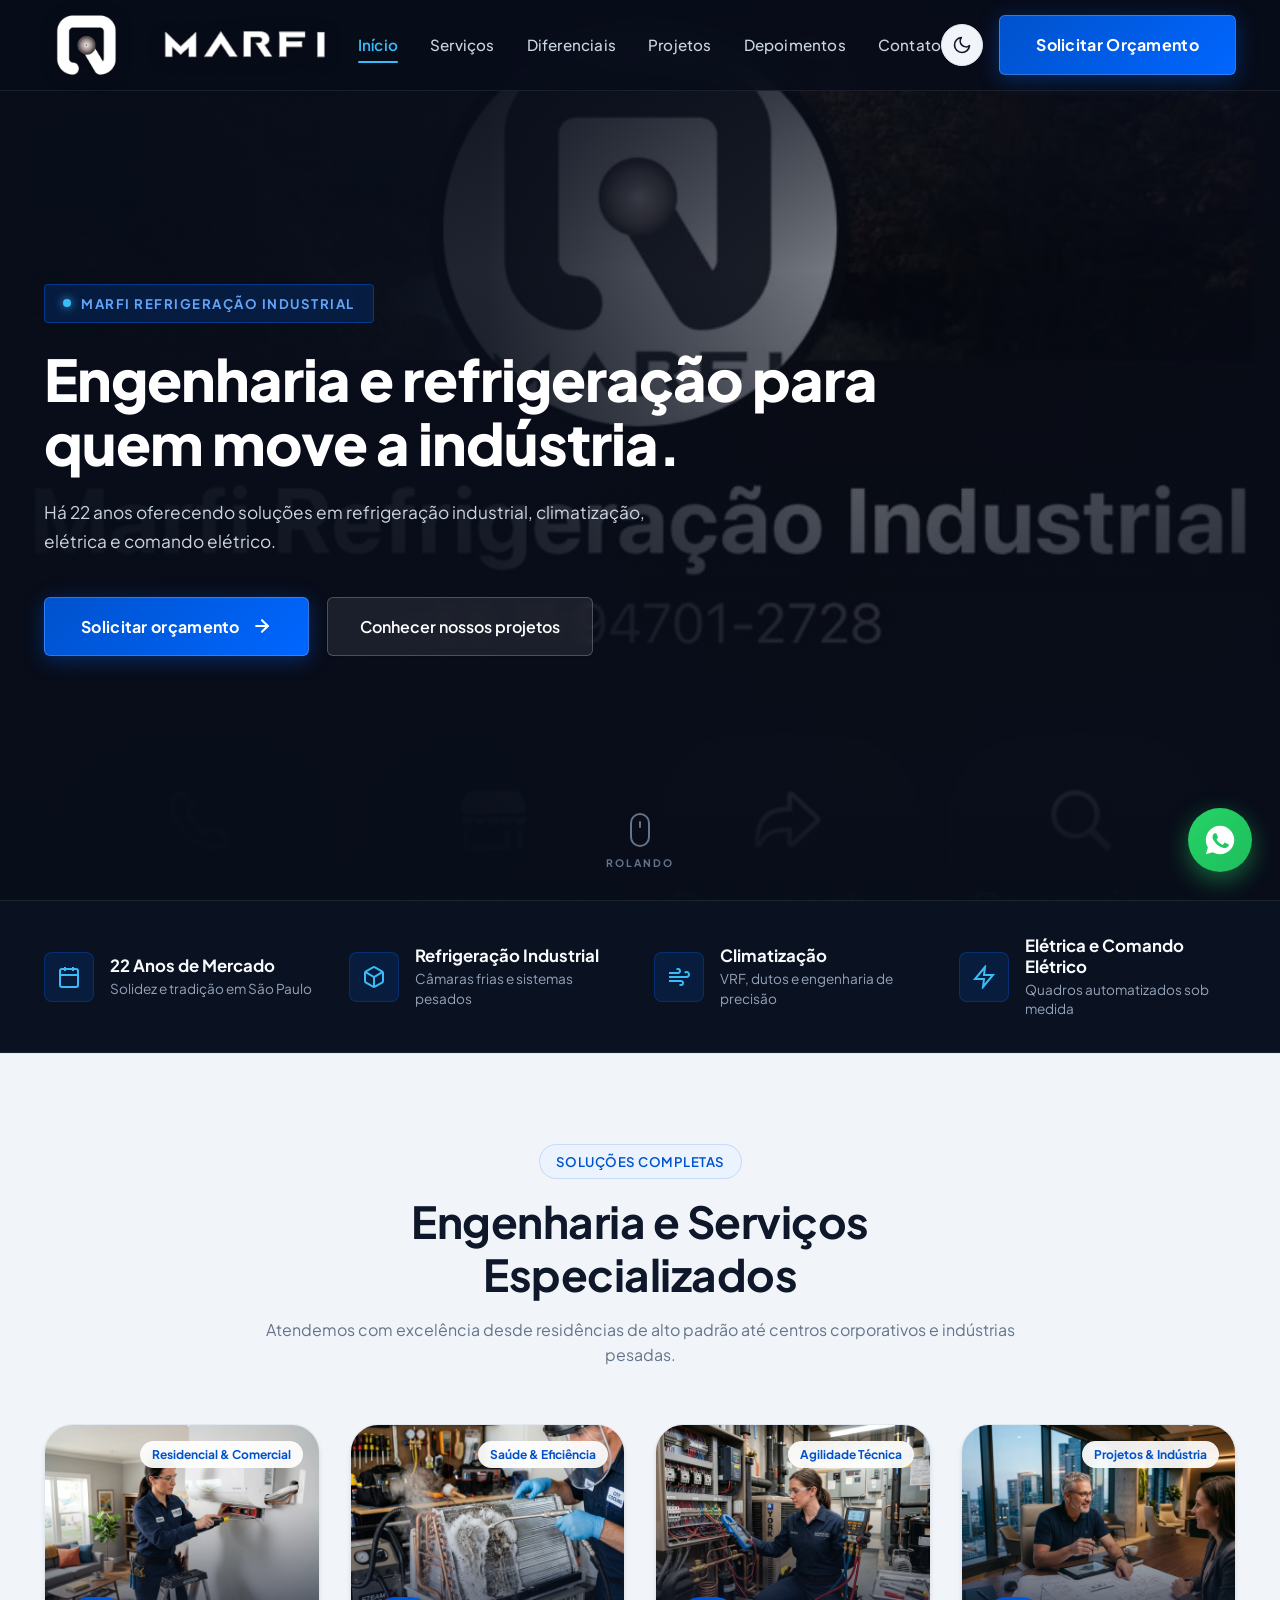
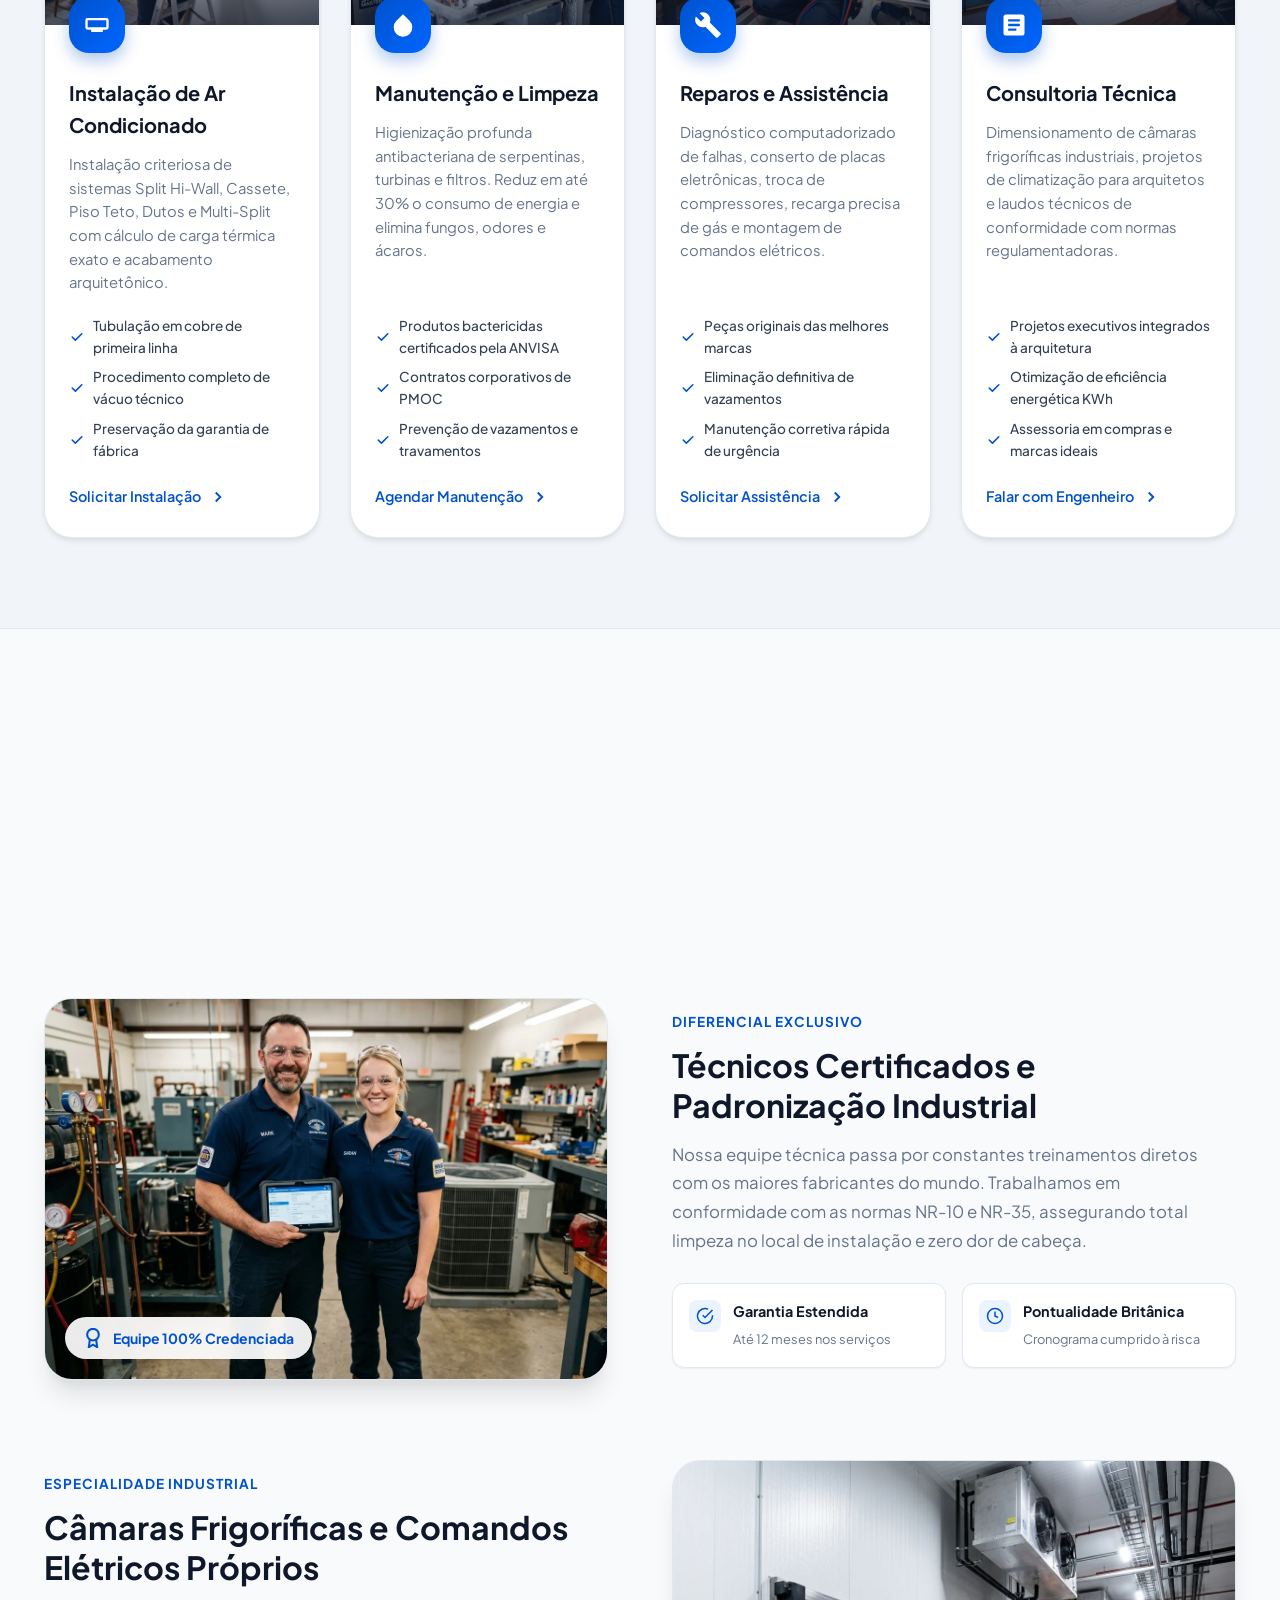
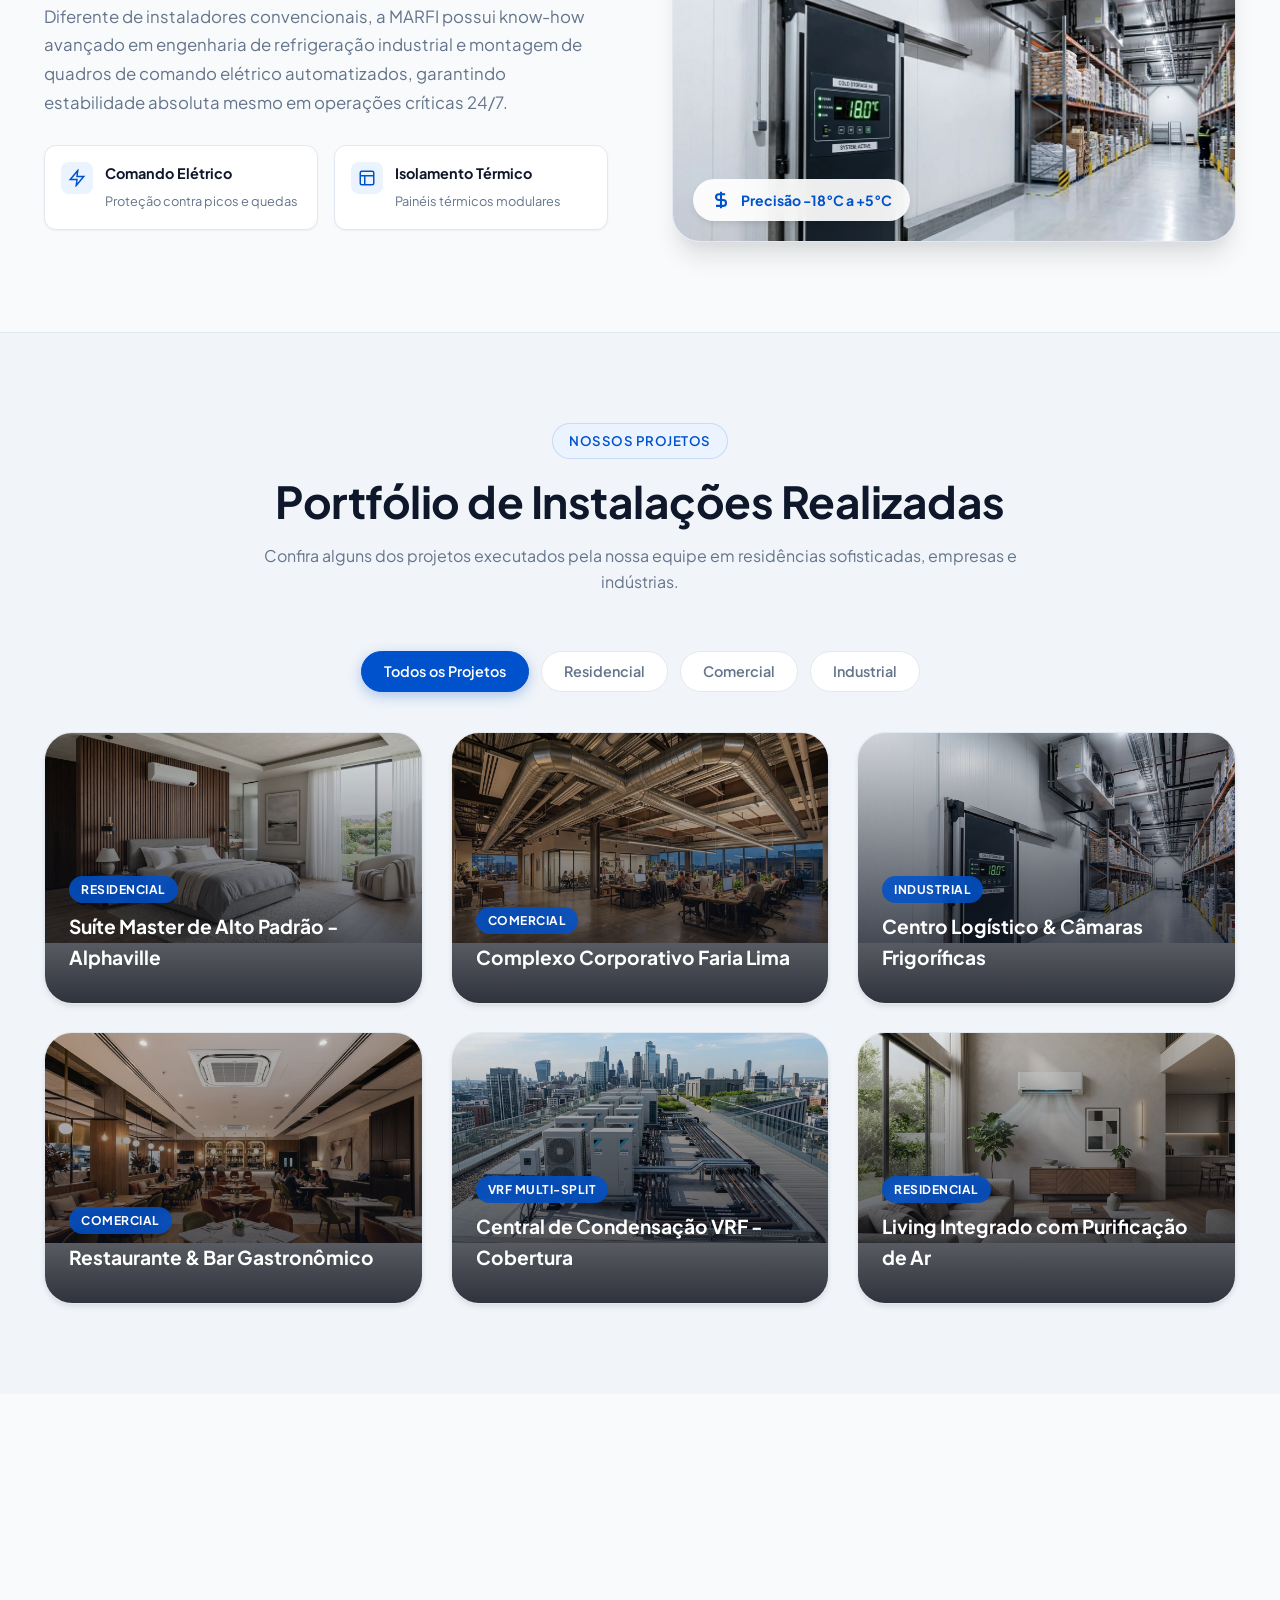
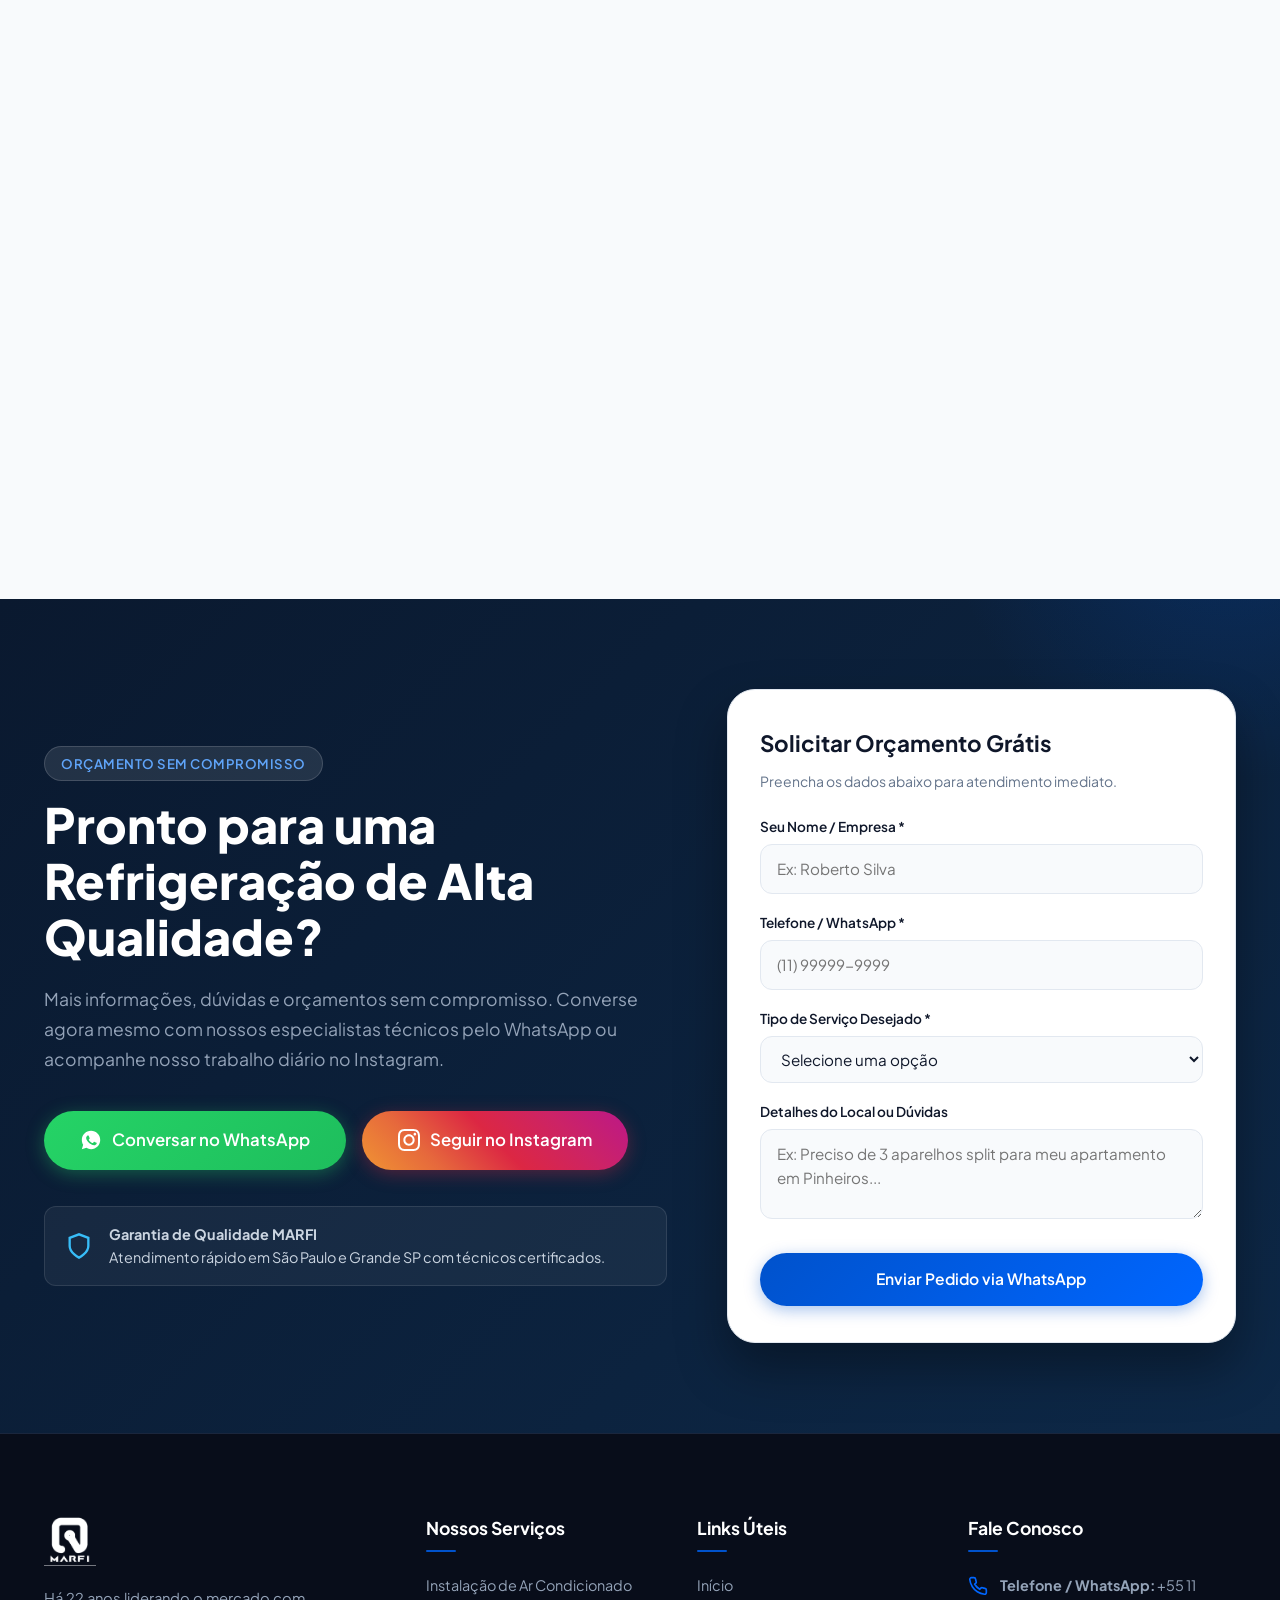
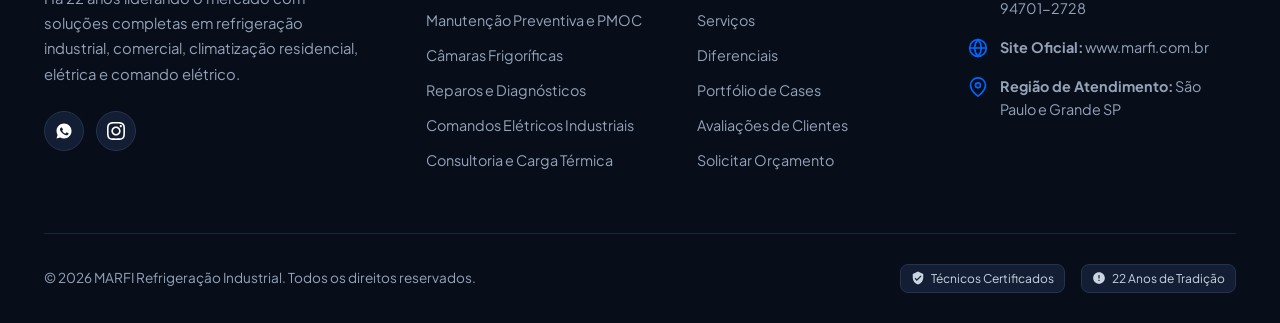
==== commit ef35d12a: "feat(hero): redesign industrial hero with real video, prominent logo and credibility strip" ====
--- a/index.html
+++ b/index.html
@@ -24,10 +24,10 @@
   <link rel="apple-touch-icon" href="assets/img/favicon.png" />
   <meta name="theme-color" content="#0052CC" />
 
-  <!-- Google Fonts: Poppins & Inter -->
+  <!-- Google Fonts: Plus Jakarta Sans & Inter -->
   <link rel="preconnect" href="https://fonts.googleapis.com" />
   <link rel="preconnect" href="https://fonts.gstatic.com" crossorigin />
-  <link href="https://fonts.googleapis.com/css2?family=Poppins:ital,wght@0,300;0,400;0,500;0,600;0,700;0,800;1,400&display=swap" rel="stylesheet" />
+  <link href="https://fonts.googleapis.com/css2?family=Inter:wght@400;500;600;700&family=Plus+Jakarta+Sans:ital,wght@0,400;0,500;0,600;0,700;0,800;1,700&display=swap" rel="stylesheet" />
 
   <!-- Custom CSS -->
   <link rel="stylesheet" href="assets/css/style.css" />
@@ -68,10 +68,10 @@
        ========================================================================== -->
   <header class="site-header" id="header">
     <div class="container navbar">
-      <a href="#inicio" class="nav-brand" aria-label="MARFI Refrigeração - Início">
+      <a href="#inicio" class="nav-brand" aria-label="MARFI Refrigeração Industrial - Início">
         <picture>
-          <source srcset="assets/img/marfi-logo.webp" type="image/webp">
-          <img src="assets/img/marfi-logo.png" alt="MARFI Refrigeração Logo" class="brand-logo" width="160" height="48" />
+          <source srcset="assets/img/marfi-horizontal-white.webp" type="image/webp">
+          <img src="assets/img/marfi-horizontal-white.png" alt="MARFI Refrigeração Industrial Logo" class="brand-logo" width="280" height="64" />
         </picture>
       </a>
 
@@ -79,12 +79,12 @@
         <a href="#inicio" class="nav-link active">Início</a>
         <a href="#servicos" class="nav-link">Serviços</a>
         <a href="#diferenciais" class="nav-link">Diferenciais</a>
-        <a href="#portfolio" class="nav-link">Portfólio</a>
+        <a href="#portfolio" class="nav-link">Projetos</a>
         <a href="#depoimentos" class="nav-link">Depoimentos</a>
         <a href="#contato" class="nav-link">Contato</a>
         
         <div class="mobile-only-cta">
-          <button class="btn btn-primary btn-open-modal w-100" style="width: 100%;">
+          <button class="btn btn-primary-industrial btn-open-modal w-100" style="width: 100%;">
             Solicitar Orçamento
           </button>
         </div>
@@ -112,7 +112,7 @@
         </button>
 
         <!-- CTA Header Button -->
-        <button class="btn btn-primary btn-sm btn-open-modal">
+        <button class="btn btn-primary-industrial btn-sm btn-open-modal">
           Solicitar Orçamento
         </button>
 
@@ -130,86 +130,114 @@
   <div class="mobile-overlay"></div>
 
   <!-- ==========================================================================
-       1. HERO SECTION
+       1. HERO SECTION — MARFI ENGENHARIA INDUSTRIAL (Vídeo Real de Fundo)
        ========================================================================== -->
-  <section class="hero-section" id="inicio">
-    <div class="container hero-grid">
-      <div class="hero-content reveal-fade">
-        <div class="hero-badge">
-          <span class="hero-badge-pill">22 ANOS DE HISTÓRIA</span>
-          <span>Excelência e Tradição em Refrigeração</span>
-        </div>
-
-        <h1 class="hero-title">
-          Refrigeração de <span class="text-gradient">Alta Performance</span> para sua Casa e Negócio
+  <section class="hero-section industrial-hero" id="inicio">
+    <!-- Background Real Video with Poster Fallback -->
+    <div class="hero-video-wrapper">
+      <video class="hero-bg-video" autoplay muted loop playsinline poster="assets/video/hero-poster.webp">
+        <source src="assets/video/hero-industrial.mp4" type="video/mp4">
+      </video>
+      <!-- Cinematic Multi-Stop Overlay (Garante contraste dos textos e preserva profundidade da instalação) -->
+      <div class="hero-video-overlay"></div>
+    </div>
+
+    <div class="container hero-container">
+      <div class="hero-content-wrapper reveal-fade">
+        <div class="hero-badge-industrial">
+          <span class="badge-dot"></span>
+          <span class="badge-text">MARFI REFRIGERAÇÃO INDUSTRIAL</span>
+        </div>
+
+        <h1 class="hero-title-industrial">
+          Engenharia e refrigeração para quem move a indústria.
         </h1>
 
-        <p class="hero-description">
-          Engenharia térmica de precisão, instalação impecável e manutenção preventiva especializada. Garantimos o conforto ideal para ambientes residenciais, corporativos e instalações industriais com máxima eficiência energética.
+        <p class="hero-desc-industrial">
+          Há 22 anos oferecendo soluções em refrigeração industrial, climatização, elétrica e comando elétrico.
         </p>
 
-        <div class="hero-cta-group">
-          <button class="btn btn-cta btn-lg btn-open-modal">
-            <span>Solicitar Orçamento</span>
+        <div class="hero-cta-industrial">
+          <a href="https://wa.me/5511947012728?text=Ol%C3%A1!%20Gostaria%20de%20solicitar%20um%20or%C3%A7amento%20com%20a%20Marfi%20Refrigera%C3%A7%C3%A3o%20Industrial." target="_blank" rel="noopener noreferrer" class="btn btn-primary-industrial btn-lg">
+            <span>Solicitar orçamento</span>
             <svg width="20" height="20" viewBox="0 0 24 24" fill="none" stroke="currentColor" stroke-width="2.5" stroke-linecap="round" stroke-linejoin="round">
               <line x1="5" y1="12" x2="19" y2="12"></line>
               <polyline points="12 5 19 12 12 19"></polyline>
             </svg>
-          </button>
-          
-          <a href="#portfolio" class="btn btn-outline btn-lg">
-            Ver Portfólio
           </a>
-        </div>
-
-        <div class="hero-metrics">
-          <div class="metric-item">
-            <span class="metric-value">22+</span>
-            <span class="metric-label">Anos de Mercado</span>
-          </div>
-          <div class="metric-item">
-            <span class="metric-value">5.000+</span>
-            <span class="metric-label">Projetos Executados</span>
-          </div>
-          <div class="metric-item">
-            <span class="metric-value">4.9 ★</span>
-            <span class="metric-label">Avaliação dos Clientes</span>
-          </div>
-        </div>
-      </div>
-
-      <!-- Hero Visual Image & Floating Badges -->
-      <div class="hero-visual reveal-fade">
-        <div class="hero-image-wrapper">
-          <picture>
-            <source srcset="assets/img/hero-modern-ac.webp" type="image/webp" />
-            <img src="assets/img/hero-modern-ac.jpg" alt="Instalação de ar condicionado de luxo em ambiente residencial e comercial" class="hero-img" width="800" height="500" priority />
-          </picture>
-        </div>
-
-        <!-- Floating Card 1: Top Left -->
-        <div class="floating-glass-card float-top-left">
-          <div class="floating-icon">
-            <svg width="24" height="24" viewBox="0 0 24 24" fill="none" stroke="currentColor" stroke-width="2" stroke-linecap="round" stroke-linejoin="round">
-              <path d="M14 14.76V3.5a2.5 2.5 0 0 0-5 0v11.26a4.5 4.5 0 1 0 5 0z"></path>
+
+          <a href="#portfolio" class="btn btn-secondary-industrial btn-lg">
+            <span>Conhecer nossos projetos</span>
+          </a>
+        </div>
+      </div>
+    </div>
+
+    <!-- Discreto Indicador de Rolagem -->
+    <a href="#credibilidade" class="hero-scroll-indicator" aria-label="Rolar para a seção de credibilidade">
+      <span class="scroll-mouse">
+        <span class="scroll-wheel"></span>
+      </span>
+      <span class="scroll-label">ROLANDO</span>
+    </a>
+  </section>
+
+  <!-- ==========================================================================
+       SEÇÃO DE CREDIBILIDADE INSTITUCIONAL (Faixa Elegante 22 Anos & Especialidades)
+       ========================================================================== -->
+  <section class="credibility-strip" id="credibilidade">
+    <div class="container">
+      <div class="credibility-grid">
+        <div class="credibility-item">
+          <div class="credibility-icon">
+            <svg viewBox="0 0 24 24" fill="none" stroke="currentColor" stroke-width="2">
+              <rect x="3" y="4" width="18" height="18" rx="2" ry="2"></rect>
+              <line x1="16" y1="2" x2="16" y2="6"></line>
+              <line x1="8" y1="2" x2="8" y2="6"></line>
+              <line x1="3" y1="10" x2="21" y2="10"></line>
             </svg>
           </div>
-          <div class="floating-text">
-            <strong>Temperatura Ideal 21°C</strong>
-            <span>Controle Térmico Inverter</span>
-          </div>
-        </div>
-
-        <!-- Floating Card 2: Bottom Right -->
-        <div class="floating-glass-card float-bottom-right">
-          <div class="floating-icon" style="background: linear-gradient(135deg, #10B981 0%, #059669 100%);">
-            <svg width="24" height="24" viewBox="0 0 24 24" fill="none" stroke="currentColor" stroke-width="2" stroke-linecap="round" stroke-linejoin="round">
-              <path d="M12 22s8-4 8-10V5l-8-3-8 3v7c0 6 8 10 8 10z"></path>
+          <div class="credibility-text">
+            <strong>22 Anos de Mercado</strong>
+            <span>Solidez e tradição em São Paulo</span>
+          </div>
+        </div>
+
+        <div class="credibility-item">
+          <div class="credibility-icon">
+            <svg viewBox="0 0 24 24" fill="none" stroke="currentColor" stroke-width="2">
+              <path d="M21 16V8a2 2 0 0 0-1-1.73l-7-4a2 2 0 0 0-2 0l-7 4A2 2 0 0 0 3 8v8a2 2 0 0 0 1 1.73l7 4a2 2 0 0 0 2 0l7-4A2 2 0 0 0 21 16z"></path>
+              <polyline points="3.27 6.96 12 12.01 20.73 6.96"></polyline>
+              <line x1="12" y1="22.08" x2="12" y2="12"></line>
             </svg>
           </div>
-          <div class="floating-text">
-            <strong>Garantia Estendida</strong>
-            <span>Técnicos Certificados</span>
+          <div class="credibility-text">
+            <strong>Refrigeração Industrial</strong>
+            <span>Câmaras frias e sistemas pesados</span>
+          </div>
+        </div>
+
+        <div class="credibility-item">
+          <div class="credibility-icon">
+            <svg viewBox="0 0 24 24" fill="none" stroke="currentColor" stroke-width="2">
+              <path d="M9.59 4.59A2 2 0 1 1 11 8H2m10.59 11.41A2 2 0 1 0 14 16H2m15.73-8.27A2.5 2.5 0 1 1 19.5 12H2"></path>
+            </svg>
+          </div>
+          <div class="credibility-text">
+            <strong>Climatização</strong>
+            <span>VRF, dutos e engenharia de precisão</span>
+          </div>
+        </div>
+
+        <div class="credibility-item">
+          <div class="credibility-icon">
+            <svg viewBox="0 0 24 24" fill="none" stroke="currentColor" stroke-width="2">
+              <polygon points="13 2 3 14 12 14 11 22 21 10 12 10 13 2"></polygon>
+            </svg>
+          </div>
+          <div class="credibility-text">
+            <strong>Elétrica e Comando Elétrico</strong>
+            <span>Quadros automatizados sob medida</span>
           </div>
         </div>
       </div>
--- a/assets/css/style.css
+++ b/assets/css/style.css
@@ -36,7 +36,7 @@
   --radius-xl: 28px;
   --radius-full: 9999px;
 
-  --font-family: 'Poppins', -apple-system, BlinkMacSystemFont, 'Segoe UI', Roboto, Helvetica, Arial, sans-serif;
+  --font-family: 'Plus Jakarta Sans', 'Inter', -apple-system, BlinkMacSystemFont, 'Segoe UI', Roboto, Helvetica, Arial, sans-serif;
   --transition-fast: 0.2s ease;
   --transition-normal: 0.35s cubic-bezier(0.16, 1, 0.3, 1);
   --container-max: 1240px;
@@ -280,7 +280,7 @@
 }
 
 /* ==========================================================================
-   HEADER & NAVBAR
+   HEADER & NAVBAR (Corporate Industrial Header)
    ========================================================================== */
 .site-header {
   position: fixed;
@@ -288,37 +288,29 @@
   left: 0;
   width: 100%;
   z-index: 1000;
-  background-color: rgba(255, 255, 255, 0.88);
-  backdrop-filter: blur(14px);
-  -webkit-backdrop-filter: blur(14px);
-  border-bottom: 1px solid rgba(226, 232, 240, 0.8);
+  background-color: rgba(8, 13, 26, 0.82);
+  backdrop-filter: blur(16px);
+  -webkit-backdrop-filter: blur(16px);
+  border-bottom: 1px solid rgba(255, 255, 255, 0.08);
   transition: all var(--transition-normal);
 }
 
-[data-theme="dark"] .site-header {
-  background-color: rgba(11, 15, 25, 0.88);
-  border-bottom: 1px solid rgba(36, 52, 78, 0.8);
-}
-
 .site-header.scrolled {
-  box-shadow: var(--shadow-md);
-  background-color: rgba(255, 255, 255, 0.96);
-}
-
-[data-theme="dark"] .site-header.scrolled {
-  background-color: rgba(11, 15, 25, 0.96);
+  box-shadow: 0 10px 30px rgba(0, 0, 0, 0.45);
+  background-color: rgba(8, 13, 26, 0.96);
+  border-bottom: 1px solid rgba(255, 255, 255, 0.12);
 }
 
 .navbar {
   display: flex;
   align-items: center;
   justify-content: space-between;
-  height: 80px;
+  height: 90px;
   transition: height var(--transition-fast);
 }
 
 .site-header.scrolled .navbar {
-  height: 70px;
+  height: 76px;
 }
 
 .nav-brand {
@@ -328,14 +320,20 @@
 }
 
 .brand-logo {
-  height: 48px;
+  height: 64px;
+  max-height: 68px;
   width: auto;
   object-fit: contain;
-  transition: transform var(--transition-fast);
+  transition: transform var(--transition-fast), height var(--transition-fast);
+  filter: drop-shadow(0 2px 8px rgba(0, 0, 0, 0.3));
+}
+
+.site-header.scrolled .brand-logo {
+  height: 56px;
 }
 
 .nav-brand:hover .brand-logo {
-  transform: scale(1.03);
+  transform: scale(1.02);
 }
 
 .nav-menu {
@@ -347,9 +345,10 @@
 .nav-link {
   font-size: 0.95rem;
   font-weight: 500;
-  color: var(--text-body);
+  color: #CBD5E1;
   position: relative;
   padding: 6px 0;
+  letter-spacing: 0.2px;
 }
 
 .nav-link::after {
@@ -359,13 +358,13 @@
   left: 0;
   width: 0;
   height: 2px;
-  background-color: var(--primary);
+  background-color: #38BDF8;
   transition: width var(--transition-fast);
   border-radius: var(--radius-full);
 }
 
 .nav-link:hover {
-  color: var(--primary);
+  color: #FFFFFF;
 }
 
 .nav-link:hover::after,
@@ -374,7 +373,7 @@
 }
 
 .nav-link.active {
-  color: var(--primary);
+  color: #38BDF8;
   font-weight: 600;
 }
 
@@ -520,239 +519,375 @@
 }
 
 /* ==========================================================================
-   HERO SECTION
+   1. HERO SECTION — MARFI ENGENHARIA INDUSTRIAL
    ========================================================================== */
-.hero-section {
-  padding-top: 160px;
-  padding-bottom: 90px;
-  position: relative;
+.industrial-hero {
+  position: relative;
+  min-height: 100vh;
+  display: flex;
+  align-items: center;
+  padding-top: 110px;
+  padding-bottom: 70px;
   overflow: hidden;
-  background: radial-gradient(circle at 10% 20%, rgba(0, 82, 204, 0.05) 0%, transparent 60%),
-              radial-gradient(circle at 90% 80%, rgba(0, 180, 216, 0.06) 0%, transparent 50%);
-}
-
-[data-theme="dark"] .hero-section {
-  background: radial-gradient(circle at 10% 20%, rgba(0, 82, 204, 0.15) 0%, transparent 60%),
-              radial-gradient(circle at 90% 80%, rgba(0, 180, 216, 0.12) 0%, transparent 50%);
-}
-
-.hero-grid {
+  background-color: #080D1A;
+}
+
+/* Background Real Video & Poster Fallback */
+.hero-video-wrapper {
+  position: absolute;
+  top: 0;
+  left: 0;
+  width: 100%;
+  height: 100%;
+  z-index: 1;
+  overflow: hidden;
+  background-color: #080D1A;
+  background-image: url('../video/hero-poster.webp');
+  background-size: cover;
+  background-position: center 30%;
+}
+
+.hero-bg-video {
+  width: 100%;
+  height: 100%;
+  object-fit: cover;
+  object-position: center 30%;
+  pointer-events: none;
+  display: block;
+  opacity: 0.85;
+}
+
+/* Cinematic Multi-Stop Overlay (Garante alto contraste nos textos e valoriza a profundidade da estrutura) */
+.hero-video-overlay {
+  position: absolute;
+  top: 0;
+  left: 0;
+  width: 100%;
+  height: 100%;
+  z-index: 2;
+  background: 
+    linear-gradient(90deg, 
+      rgba(8, 13, 26, 0.96) 0%, 
+      rgba(8, 13, 26, 0.90) 38%, 
+      rgba(8, 13, 26, 0.52) 68%, 
+      rgba(8, 13, 26, 0.72) 100%
+    ),
+    linear-gradient(180deg, 
+      rgba(8, 13, 26, 0.80) 0%, 
+      transparent 30%, 
+      rgba(8, 13, 26, 0.98) 100%
+    );
+}
+
+.hero-container {
+  position: relative;
+  z-index: 3;
+  width: 100%;
+}
+
+.hero-content-wrapper {
+  max-width: 840px;
+  text-align: left;
+}
+
+/* Eyebrow Industrial */
+.hero-badge-industrial {
+  display: inline-flex;
+  align-items: center;
+  gap: 10px;
+  padding: 8px 18px;
+  background: rgba(0, 82, 204, 0.22);
+  border: 1px solid rgba(0, 102, 255, 0.38);
+  border-radius: 4px;
+  color: #60A5FA;
+  font-size: 0.825rem;
+  font-weight: 700;
+  letter-spacing: 1.5px;
+  text-transform: uppercase;
+  margin-bottom: 24px;
+  backdrop-filter: blur(8px);
+}
+
+.hero-badge-industrial .badge-dot {
+  width: 8px;
+  height: 8px;
+  border-radius: 50%;
+  background: #38BDF8;
+  box-shadow: 0 0 10px #38BDF8;
+  display: inline-block;
+  animation: pulseDot 2s infinite;
+}
+
+@keyframes pulseDot {
+  0% { transform: scale(0.95); box-shadow: 0 0 0 0 rgba(56, 189, 248, 0.7); }
+  70% { transform: scale(1.1); box-shadow: 0 0 0 8px rgba(56, 189, 248, 0); }
+  100% { transform: scale(0.95); box-shadow: 0 0 0 0 rgba(56, 189, 248, 0); }
+}
+
+/* Headline Robusta e Marcante */
+.hero-title-industrial {
+  font-size: clamp(2.4rem, 4.5vw, 4.2rem);
+  font-weight: 800;
+  line-height: 1.12;
+  color: #FFFFFF;
+  margin-bottom: 22px;
+  letter-spacing: -1px;
+}
+
+/* Subheadline Técnica e Objetiva */
+.hero-desc-industrial {
+  font-size: clamp(1.05rem, 1.35vw, 1.25rem);
+  color: #CBD5E1;
+  line-height: 1.7;
+  margin-bottom: 40px;
+  max-width: 660px;
+  font-weight: 400;
+}
+
+/* Grupo de CTAs */
+.hero-cta-industrial {
+  display: flex;
+  align-items: center;
+  gap: 18px;
+  flex-wrap: wrap;
+}
+
+.btn-primary-industrial {
+  background: linear-gradient(135deg, #0052CC 0%, #0066FF 100%);
+  color: #FFFFFF !important;
+  font-weight: 700;
+  font-size: 1rem;
+  padding: 16px 36px;
+  border-radius: 6px;
+  border: 1px solid rgba(255, 255, 255, 0.2);
+  box-shadow: 0 4px 20px rgba(0, 82, 204, 0.45);
+  display: inline-flex;
+  align-items: center;
+  gap: 12px;
+  transition: all 0.3s ease;
+  letter-spacing: 0.3px;
+}
+
+.btn-primary-industrial:hover {
+  transform: translateY(-2px);
+  box-shadow: 0 8px 30px rgba(0, 82, 204, 0.65);
+  background: linear-gradient(135deg, #0040A8 0%, #0052CC 100%);
+}
+
+.btn-secondary-industrial {
+  background: rgba(255, 255, 255, 0.08);
+  color: #FFFFFF !important;
+  font-weight: 600;
+  font-size: 1rem;
+  padding: 16px 32px;
+  border-radius: 6px;
+  border: 1px solid rgba(255, 255, 255, 0.22);
+  backdrop-filter: blur(8px);
+  display: inline-flex;
+  align-items: center;
+  gap: 10px;
+  transition: all 0.3s ease;
+}
+
+.btn-secondary-industrial:hover {
+  background: rgba(255, 255, 255, 0.16);
+  border-color: #FFFFFF;
+  transform: translateY(-2px);
+}
+
+/* Indicador Discreto de Rolagem */
+.hero-scroll-indicator {
+  position: absolute;
+  bottom: 28px;
+  left: 50%;
+  transform: translateX(-50%);
+  z-index: 4;
+  display: flex;
+  flex-direction: column;
+  align-items: center;
+  gap: 8px;
+  color: #64748B;
+  transition: color 0.3s ease;
+  text-decoration: none;
+}
+
+.hero-scroll-indicator:hover {
+  color: #FFFFFF;
+}
+
+.scroll-mouse {
+  width: 20px;
+  height: 34px;
+  border: 2px solid currentColor;
+  border-radius: 10px;
+  position: relative;
+}
+
+.scroll-wheel {
+  position: absolute;
+  top: 6px;
+  left: 50%;
+  transform: translateX(-50%);
+  width: 2px;
+  height: 7px;
+  background-color: currentColor;
+  border-radius: 2px;
+  animation: scrollWheelAnim 2s infinite;
+}
+
+@keyframes scrollWheelAnim {
+  0% { transform: translate(-50%, 0); opacity: 1; }
+  80% { transform: translate(-50%, 12px); opacity: 0; }
+  100% { transform: translate(-50%, 0); opacity: 0; }
+}
+
+.scroll-label {
+  font-size: 0.65rem;
+  letter-spacing: 2px;
+  text-transform: uppercase;
+  font-weight: 700;
+}
+
+/* ==========================================================================
+   SEÇÃO DE CREDIBILIDADE INSTITUCIONAL (Faixa Elegante de Especialidades)
+   ========================================================================== */
+.credibility-strip {
+  background: #0A1222;
+  border-top: 1px solid rgba(255, 255, 255, 0.08);
+  border-bottom: 1px solid rgba(255, 255, 255, 0.08);
+  padding: 34px 0;
+  position: relative;
+  z-index: 4;
+}
+
+.credibility-grid {
   display: grid;
-  grid-template-columns: 1.1fr 0.9fr;
-  align-items: center;
-  gap: 56px;
-}
-
-.hero-content {
-  position: relative;
-  z-index: 2;
-}
-
-.hero-badge {
-  display: inline-flex;
-  align-items: center;
-  gap: 10px;
-  background: var(--bg-card);
-  border: 1px solid var(--border-color);
-  padding: 8px 18px;
-  border-radius: var(--radius-full);
-  box-shadow: var(--shadow-sm);
-  margin-bottom: 24px;
-  font-size: 0.875rem;
-  font-weight: 600;
-  color: var(--text-body);
-}
-
-.hero-badge-pill {
-  background: linear-gradient(135deg, var(--primary) 0%, #00B4D8 100%);
-  color: #FFFFFF;
-  padding: 3px 10px;
-  border-radius: var(--radius-full);
-  font-size: 0.75rem;
-  letter-spacing: 0.5px;
+  grid-template-columns: repeat(4, 1fr);
+  align-items: center;
+  gap: 28px;
+}
+
+.credibility-item {
+  display: flex;
+  align-items: center;
+  gap: 16px;
+}
+
+.credibility-icon {
+  width: 50px;
+  height: 50px;
+  border-radius: 8px;
+  background: rgba(0, 82, 204, 0.16);
+  border: 1px solid rgba(0, 102, 255, 0.28);
+  color: #38BDF8;
+  display: flex;
+  align-items: center;
+  justify-content: center;
+  flex-shrink: 0;
+  transition: transform var(--transition-fast);
+}
+
+.credibility-item:hover .credibility-icon {
+  transform: scale(1.05);
+  background: rgba(0, 82, 204, 0.25);
+}
+
+.credibility-icon svg {
+  width: 24px;
+  height: 24px;
+}
+
+.credibility-text strong {
+  display: block;
+  color: #F8FAFC;
+  font-size: 1.05rem;
   font-weight: 700;
-}
-
-.hero-title {
-  font-size: clamp(2.3rem, 4.2vw, 3.5rem);
-  font-weight: 800;
-  line-height: 1.15;
-  color: var(--text-title);
-  margin-bottom: 22px;
-  letter-spacing: -0.8px;
-}
-
-.hero-description {
-  font-size: clamp(1.05rem, 1.25vw, 1.2rem);
-  color: var(--text-muted);
-  line-height: 1.7;
-  margin-bottom: 36px;
-  max-width: 580px;
-}
-
-.hero-cta-group {
-  display: flex;
-  align-items: center;
-  flex-wrap: wrap;
-  gap: 16px;
-  margin-bottom: 48px;
-}
-
-.hero-metrics {
-  display: grid;
-  grid-template-columns: repeat(3, 1fr);
-  gap: 24px;
-  padding-top: 32px;
-  border-top: 1px solid var(--border-color);
-}
-
-.metric-item {
-  display: flex;
-  flex-direction: column;
-}
-
-.metric-value {
-  font-size: 1.85rem;
-  font-weight: 800;
-  color: var(--primary);
-  line-height: 1.1;
-  display: flex;
-  align-items: center;
-  gap: 2px;
-}
-
-.metric-label {
+  line-height: 1.25;
+  margin-bottom: 3px;
+}
+
+.credibility-text span {
   font-size: 0.85rem;
-  color: var(--text-muted);
-  font-weight: 500;
-  margin-top: 4px;
-}
-
-/* Hero Visual Box */
-.hero-visual {
-  position: relative;
-}
-
-.hero-image-wrapper {
-  position: relative;
-  border-radius: var(--radius-xl);
-  overflow: hidden;
-  box-shadow: var(--shadow-premium);
-  border: 1px solid rgba(255, 255, 255, 0.4);
-}
-
-[data-theme="dark"] .hero-image-wrapper {
-  border-color: rgba(255, 255, 255, 0.08);
-}
-
-.hero-img {
-  width: 100%;
-  height: auto;
-  aspect-ratio: 16 / 10;
-  object-fit: cover;
+  color: #94A3B8;
+  line-height: 1.4;
   display: block;
-  transform: scale(1.02);
-  transition: transform 0.8s ease;
-}
-
-.hero-visual:hover .hero-img {
-  transform: scale(1.05);
-}
-
-/* Floating Badges */
-.floating-glass-card {
-  position: absolute;
-  background: rgba(255, 255, 255, 0.85);
-  backdrop-filter: blur(16px);
-  -webkit-backdrop-filter: blur(16px);
-  padding: 14px 20px;
-  border-radius: var(--radius-lg);
-  border: 1px solid rgba(255, 255, 255, 0.6);
-  box-shadow: 0 12px 30px rgba(0, 0, 0, 0.12);
-  display: flex;
-  align-items: center;
-  gap: 14px;
-  z-index: 3;
-  animation: floatSlow 6s ease-in-out infinite;
-}
-
-[data-theme="dark"] .floating-glass-card {
-  background: rgba(19, 28, 46, 0.85);
-  border: 1px solid rgba(255, 255, 255, 0.08);
-  box-shadow: 0 12px 30px rgba(0, 0, 0, 0.35);
-}
-
-.float-top-left {
-  top: -20px;
-  left: -20px;
-}
-
-.float-bottom-right {
-  bottom: -20px;
-  right: -20px;
-  animation-delay: -3s;
-}
-
-@keyframes floatSlow {
-  0%, 100% { transform: translateY(0); }
-  50% { transform: translateY(-8px); }
-}
-
-.floating-icon {
-  width: 44px;
-  height: 44px;
-  border-radius: var(--radius-md);
-  background: linear-gradient(135deg, var(--primary) 0%, #00B4D8 100%);
-  color: #FFFFFF;
-  display: flex;
-  align-items: center;
-  justify-content: center;
-  font-size: 1.25rem;
-}
-
-.floating-text strong {
-  display: block;
-  font-size: 0.95rem;
-  color: var(--text-title);
-  font-weight: 700;
-}
-
-.floating-text span {
-  font-size: 0.8rem;
-  color: var(--text-muted);
-}
-
+}
+
+/* Mobile & Tablet Responsiveness */
 @media (max-width: 991px) {
-  .hero-grid {
+  .industrial-hero {
+    min-height: 90vh;
+    padding-top: 110px;
+    padding-bottom: 60px;
+  }
+
+  .hero-video-overlay {
+    background: 
+      linear-gradient(180deg, 
+        rgba(8, 13, 26, 0.85) 0%, 
+        rgba(8, 13, 26, 0.55) 30%, 
+        rgba(8, 13, 26, 0.92) 80%, 
+        rgba(8, 13, 26, 0.98) 100%
+      );
+  }
+
+  .hero-scroll-indicator {
+    display: none;
+  }
+
+  .credibility-grid {
+    grid-template-columns: repeat(2, 1fr);
+    gap: 24px;
+  }
+}
+
+@media (max-width: 576px) {
+  .industrial-hero {
+    min-height: 85vh;
+    padding-top: 96px;
+    padding-bottom: 48px;
+  }
+
+  .hero-badge-industrial {
+    font-size: 0.75rem;
+    padding: 6px 14px;
+  }
+
+  .hero-title-industrial {
+    font-size: 2.1rem;
+    line-height: 1.18;
+  }
+
+  .hero-desc-industrial {
+    font-size: 1rem;
+    margin-bottom: 30px;
+  }
+
+  .hero-cta-industrial {
+    flex-direction: column;
+    align-items: stretch;
+    width: 100%;
+    gap: 12px;
+  }
+
+  .hero-cta-industrial .btn {
+    width: 100%;
+    justify-content: center;
+  }
+
+  .credibility-grid {
     grid-template-columns: 1fr;
-    gap: 48px;
-  }
-  
-  .hero-visual {
-    max-width: 600px;
-    margin: 0 auto;
-    width: 100%;
-  }
-  
-  .float-top-left {
-    top: 10px;
-    left: 10px;
-  }
-  
-  .float-bottom-right {
-    bottom: 10px;
-    right: 10px;
-  }
-}
-
-@media (max-width: 576px) {
-  .hero-metrics {
-    grid-template-columns: 1fr;
-    gap: 16px;
-  }
-
-  .floating-glass-card {
+    gap: 20px;
+  }
+}
+
+/* Respeitar preferência por movimento reduzido */
+@media (prefers-reduced-motion: reduce) {
+  .hero-bg-video {
     display: none;
+  }
+  .scroll-wheel {
+    animation: none;
   }
 }
 
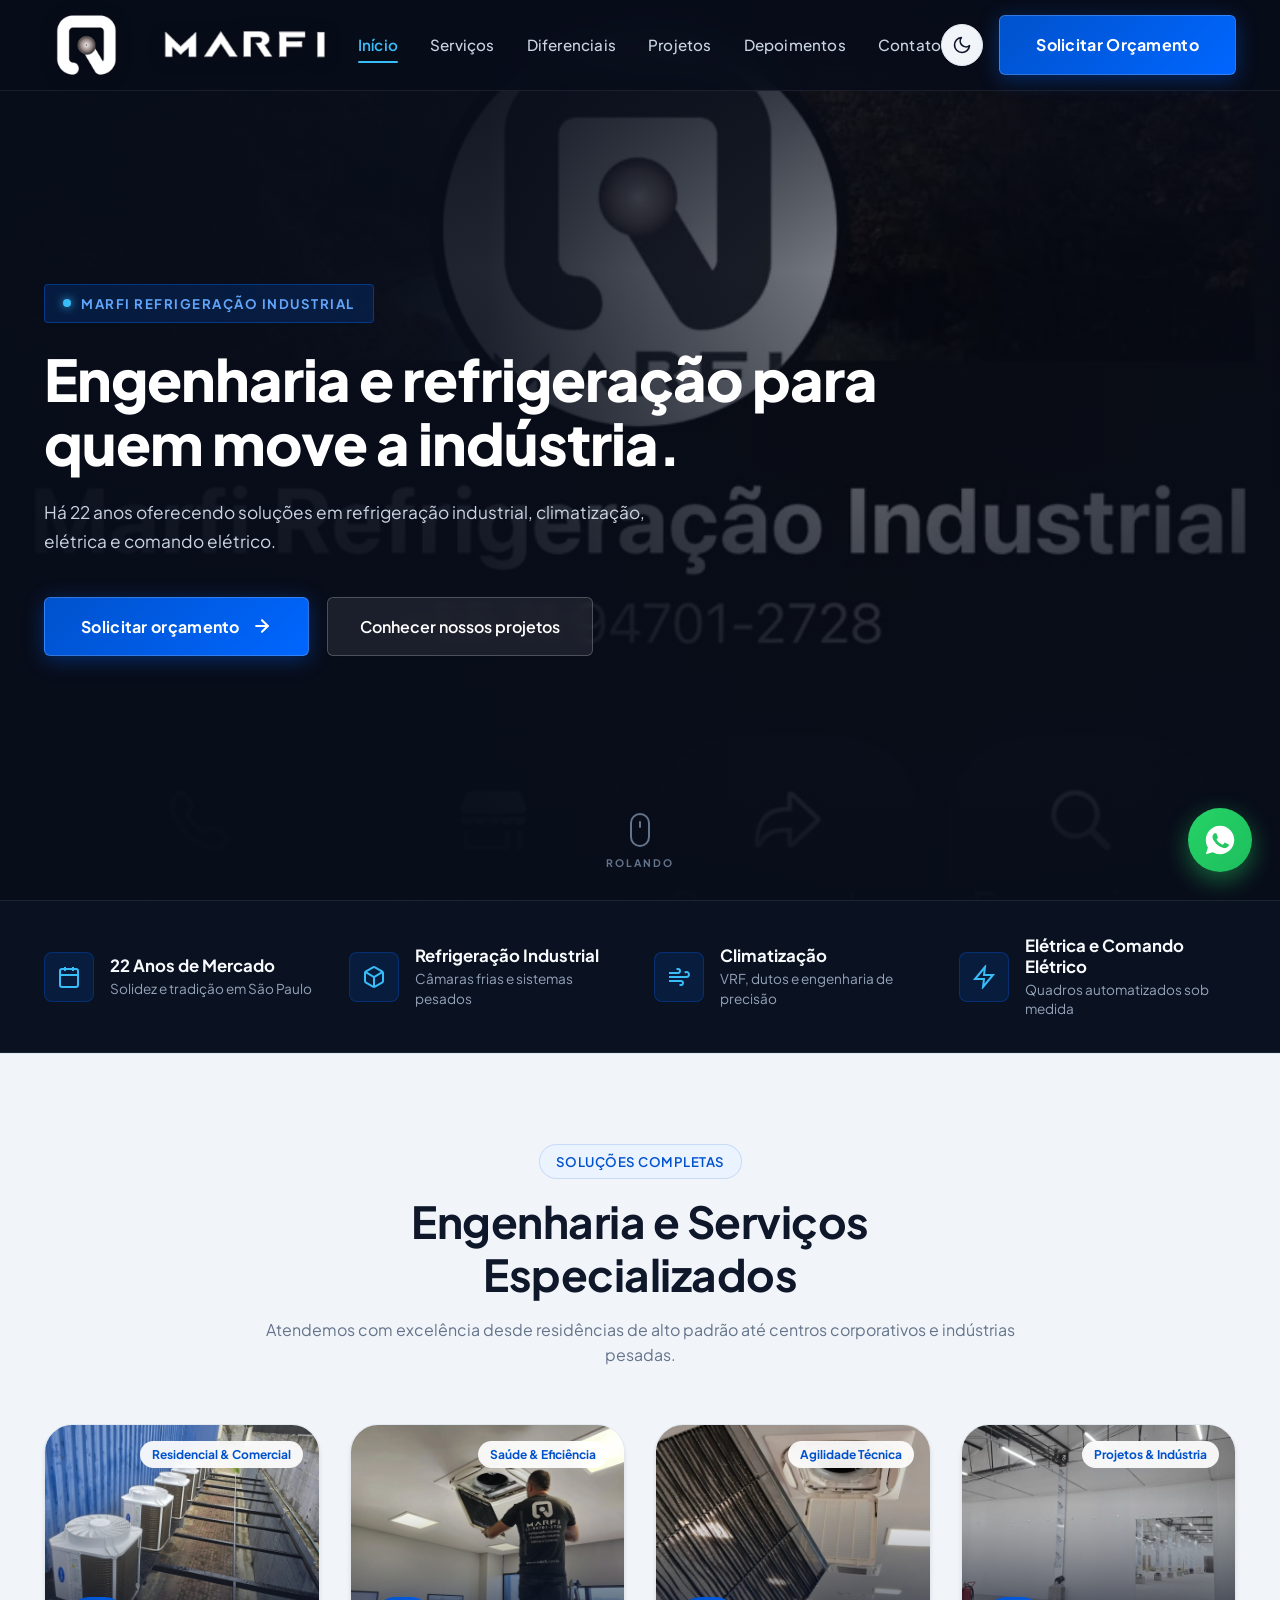
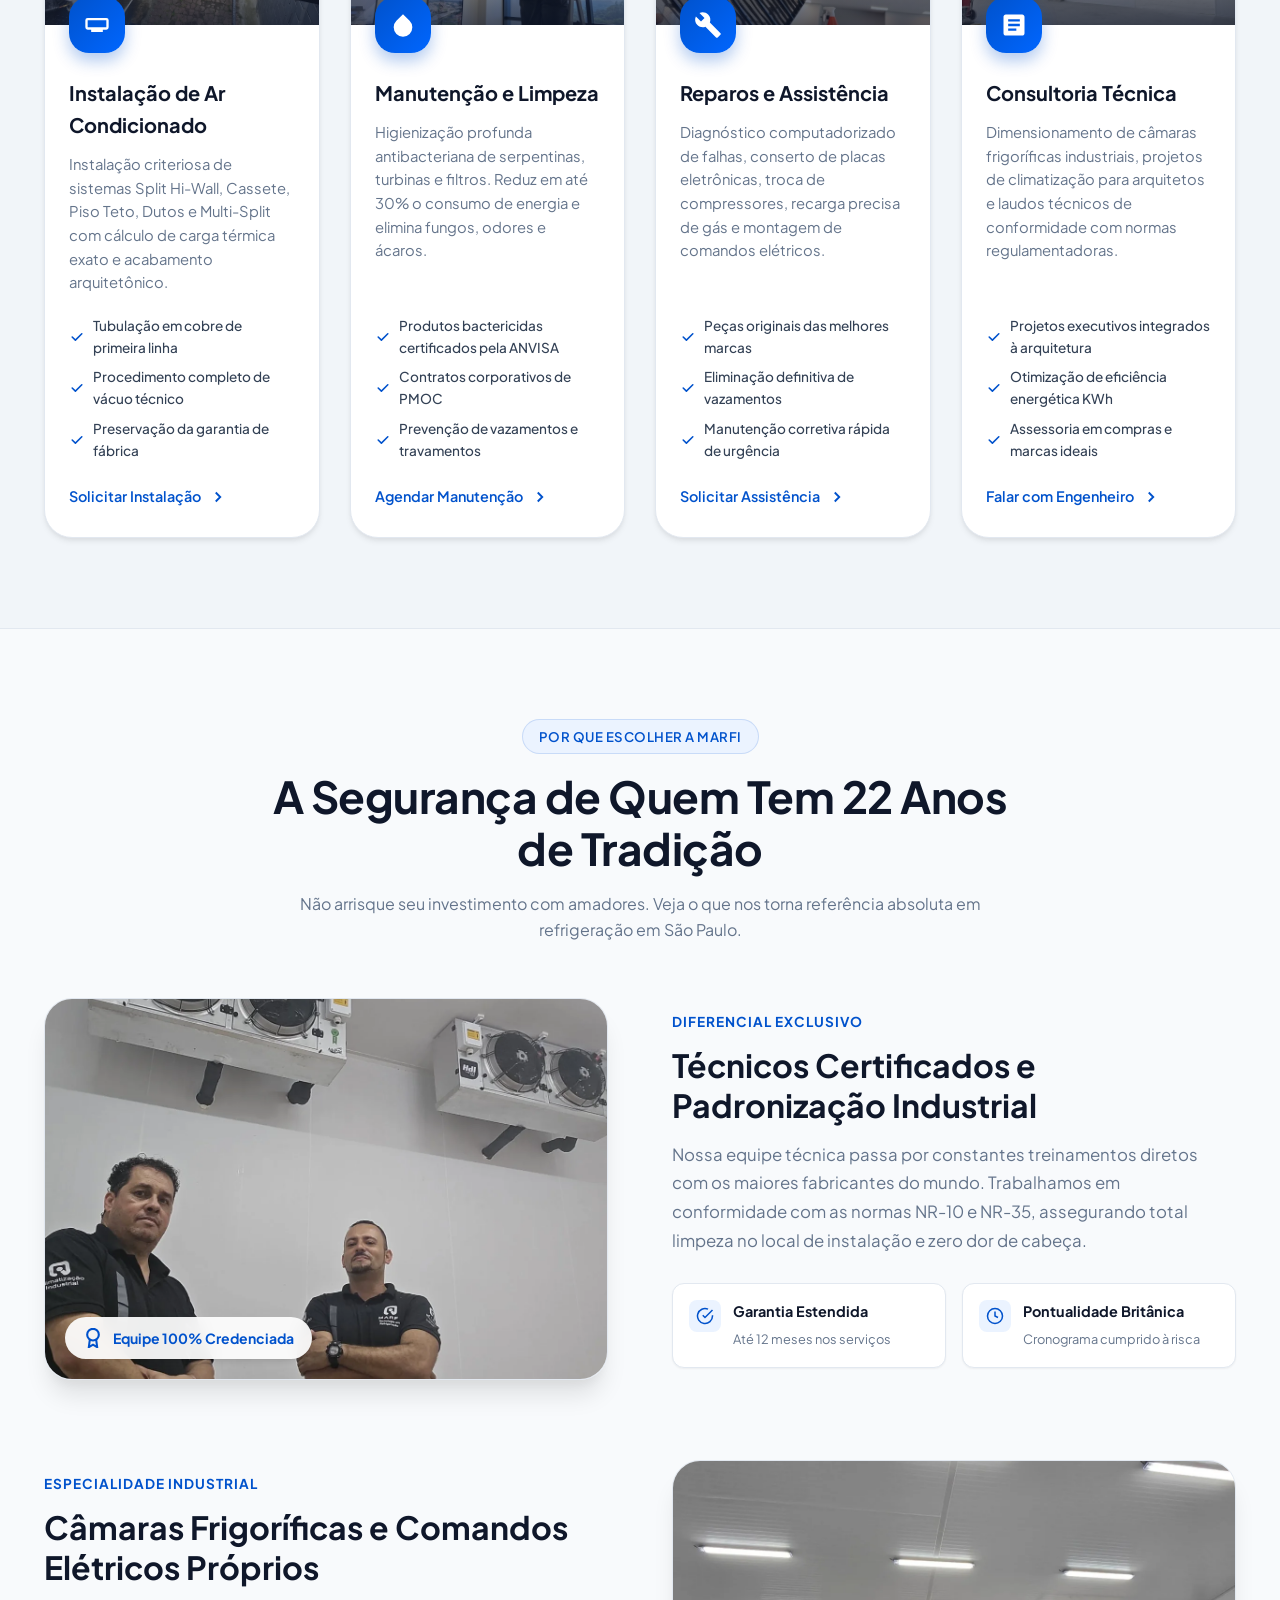
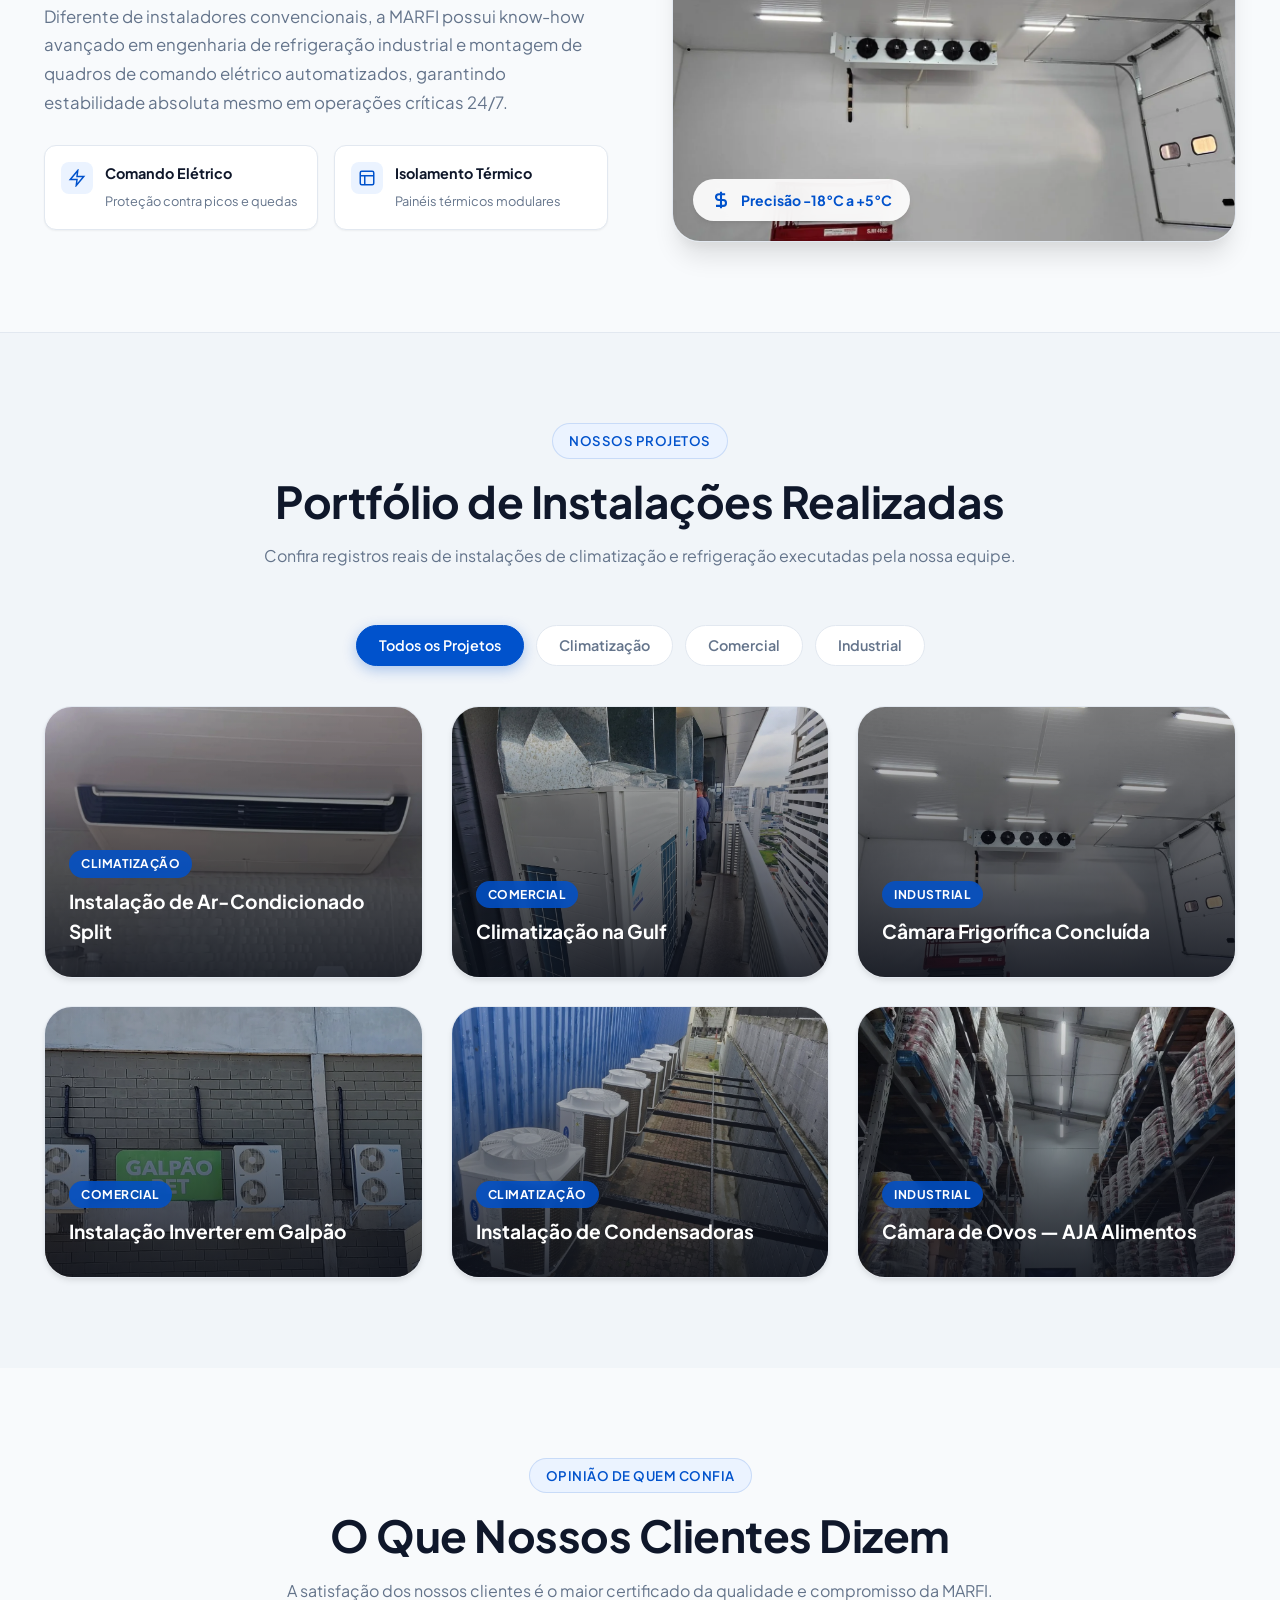
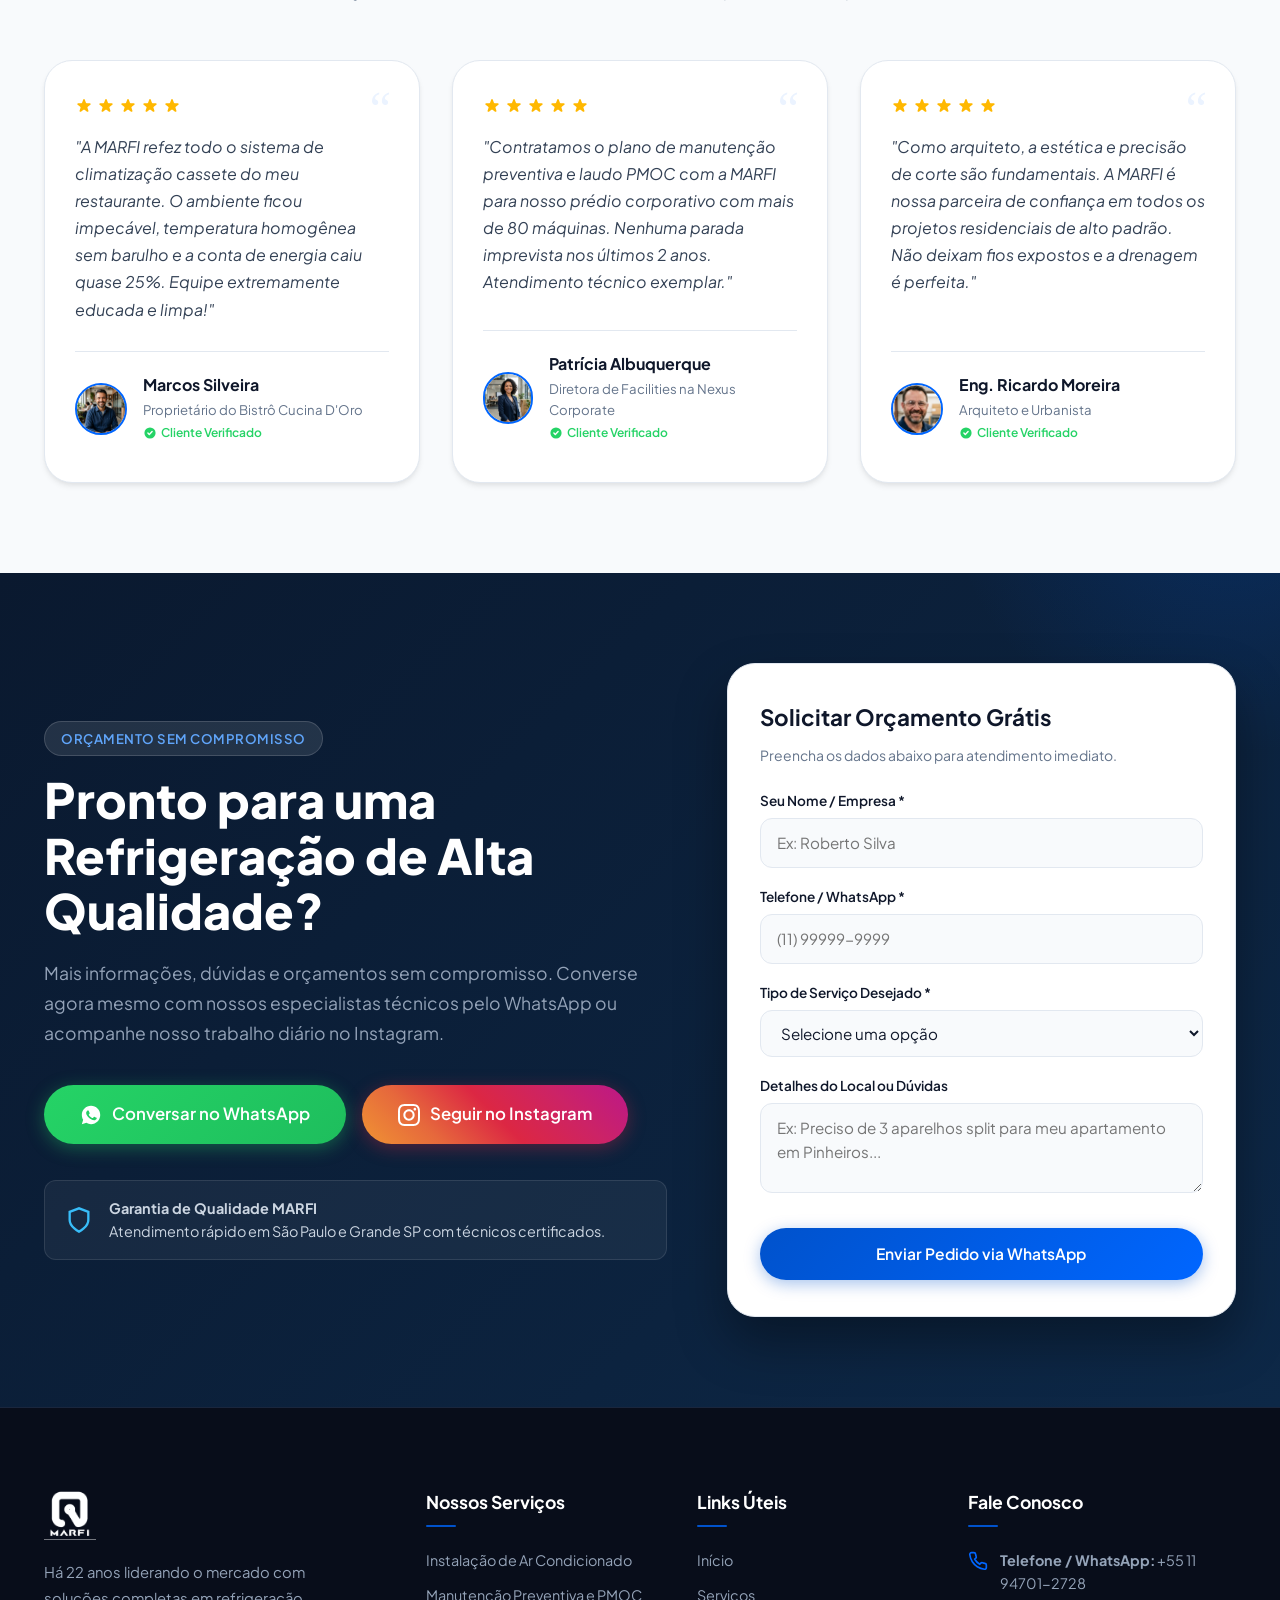
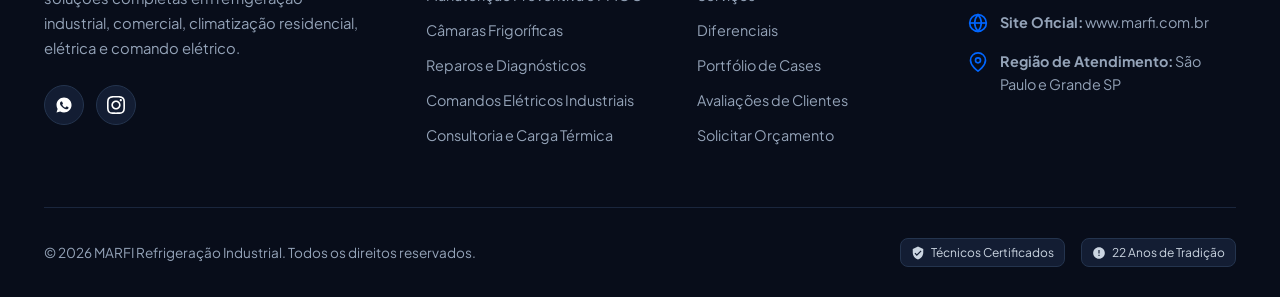
==== commit a4707af9: "feat(content): replace illustrative photos with real Marfi projects" ====
--- a/index.html
+++ b/index.html
@@ -17,7 +17,7 @@
   <meta property="og:url" content="https://www.marfi.com.br/" />
   <meta property="og:title" content="MARFI Refrigeração | Climatização de Alta Performance" />
   <meta property="og:description" content="Há mais de 22 anos garantindo excelência térmica para sua casa, empresa e indústria. Solicite seu orçamento com resposta rápida." />
-  <meta property="og:image" content="assets/img/hero-modern-ac.jpg" />
+  <meta property="og:image" content="assets/img/real/camara-frigorifica.jpg" />
 
   <!-- Favicon -->
   <link rel="icon" type="image/png" href="assets/img/favicon.png" />
@@ -261,9 +261,9 @@
         <!-- Card 1: Instalação -->
         <div class="service-card reveal-fade">
           <div class="service-thumb">
-            <picture>
-              <source srcset="assets/img/service-installation.webp" type="image/webp" />
-              <img src="assets/img/service-installation.jpg" alt="Instalação de Ar Condicionado Residencial e Comercial" loading="lazy" />
+            <picture style="height: 100%;">
+              <source srcset="assets/img/real/instalacao-condensadoras.webp" type="image/webp" />
+              <img src="assets/img/real/instalacao-condensadoras.jpg" alt="Condensadoras instaladas pela MARFI em projeto de climatização" loading="lazy" style="object-position: 50% 50%;" />
             </picture>
             <div class="service-thumb-overlay"></div>
             <span class="service-badge">Residencial & Comercial</span>
@@ -303,9 +303,9 @@
         <!-- Card 2: Manutenção e Limpeza -->
         <div class="service-card reveal-fade">
           <div class="service-thumb">
-            <picture>
-              <source srcset="assets/img/service-cleaning.webp" type="image/webp" />
-              <img src="assets/img/service-cleaning.jpg" alt="Manutenção e Higienização Química de Ar Condicionado" loading="lazy" />
+            <picture style="height: 100%;">
+              <source srcset="assets/img/real/manutencao-cassete.webp" type="image/webp" />
+              <img src="assets/img/real/manutencao-cassete.jpg" alt="Técnico da MARFI realizando manutenção preventiva em ar-condicionado cassete" loading="lazy" style="object-position: 50% 30%;" />
             </picture>
             <div class="service-thumb-overlay"></div>
             <span class="service-badge">Saúde & Eficiência</span>
@@ -345,9 +345,9 @@
         <!-- Card 3: Reparos e Assistência -->
         <div class="service-card reveal-fade">
           <div class="service-thumb">
-            <picture>
-              <source srcset="assets/img/service-repair.webp" type="image/webp" />
-              <img src="assets/img/service-repair.jpg" alt="Reparos em Refrigeração e Comandos Elétricos" loading="lazy" />
+            <picture style="height: 100%;">
+              <source srcset="assets/img/real/assistencia-cassete.webp" type="image/webp" />
+              <img src="assets/img/real/assistencia-cassete.jpg" alt="Cassete aberto e filtro durante manutenção realizada pela MARFI" loading="lazy" style="object-position: 60% 35%;" />
             </picture>
             <div class="service-thumb-overlay"></div>
             <span class="service-badge">Agilidade Técnica</span>
@@ -387,9 +387,9 @@
         <!-- Card 4: Consultoria Técnica -->
         <div class="service-card reveal-fade">
           <div class="service-thumb">
-            <picture>
-              <source srcset="assets/img/service-consulting.webp" type="image/webp" />
-              <img src="assets/img/service-consulting.jpg" alt="Consultoria Técnica e Projetos de Climatização" loading="lazy" />
+            <picture style="height: 100%;">
+              <source srcset="assets/img/real/projeto-industrial.webp" type="image/webp" />
+              <img src="assets/img/real/projeto-industrial.jpg" alt="Obra industrial concluída pela equipe MARFI" loading="lazy" />
             </picture>
             <div class="service-thumb-overlay"></div>
             <span class="service-badge">Projetos & Indústria</span>
@@ -447,8 +447,8 @@
         <div class="usp-visual">
           <div class="usp-image-frame">
             <picture>
-              <source srcset="assets/img/usp-expert-team.webp" type="image/webp" />
-              <img src="assets/img/usp-expert-team.jpg" alt="Equipe de técnicos certificados MARFI Refrigeração" class="usp-img" loading="lazy" />
+              <source srcset="assets/img/real/equipe-marfi.webp" type="image/webp" />
+              <img src="assets/img/real/equipe-marfi.jpg" alt="Equipe MARFI uniformizada junto aos evaporadores de uma câmara de congelamento" class="usp-img" loading="lazy" style="object-position: 50% 60%;" />
             </picture>
             <div class="usp-badge-pill">
               <svg width="20" height="20" viewBox="0 0 24 24" fill="none" stroke="currentColor" stroke-width="2.5"><circle cx="12" cy="8" r="7"></circle><polyline points="8.21 13.89 7 23 12 20 17 23 15.79 13.88"></polyline></svg>
@@ -490,8 +490,8 @@
         <div class="usp-visual">
           <div class="usp-image-frame">
             <picture>
-              <source srcset="assets/img/case-cold-room.webp" type="image/webp" />
-              <img src="assets/img/case-cold-room.jpg" alt="Câmaras frigoríficas industriais com controle digital MARFI" class="usp-img" loading="lazy" />
+              <source srcset="assets/img/real/camara-frigorifica.webp" type="image/webp" />
+              <img src="assets/img/real/camara-frigorifica.jpg" alt="Interior de câmara frigorífica executada pela MARFI" class="usp-img" loading="lazy" style="object-position: 50% 35%;" />
             </picture>
             <div class="usp-badge-pill">
               <svg width="20" height="20" viewBox="0 0 24 24" fill="none" stroke="currentColor" stroke-width="2.5"><path d="M12 2v20M17 5H9.5a3.5 3.5 0 0 0 0 7h5a3.5 3.5 0 0 1 0 7H6"></path></svg>
@@ -539,46 +539,46 @@
         <span class="section-tag">Nossos Projetos</span>
         <h2 class="section-title">Portfólio de Instalações Realizadas</h2>
         <p class="section-subtitle">
-          Confira alguns dos projetos executados pela nossa equipe em residências sofisticadas, empresas e indústrias.
+          Confira registros reais de instalações de climatização e refrigeração executadas pela nossa equipe.
         </p>
       </div>
 
       <!-- Category Filter Tabs -->
       <div class="portfolio-filter reveal-fade">
         <button class="filter-btn active" data-filter="all">Todos os Projetos</button>
-        <button class="filter-btn" data-filter="residencial">Residencial</button>
+        <button class="filter-btn" data-filter="climatizacao">Climatização</button>
         <button class="filter-btn" data-filter="comercial">Comercial</button>
         <button class="filter-btn" data-filter="industrial">Industrial</button>
       </div>
 
       <!-- Portfolio Grid -->
       <div class="portfolio-grid">
-        <!-- Project 1: Residencial Alto Padrão -->
-        <div class="portfolio-item reveal-fade" data-category="residencial">
+        <!-- Project 1: Instalação Split -->
+        <div class="portfolio-item reveal-fade" data-category="climatizacao">
           <div class="portfolio-thumb">
-            <picture>
-              <source srcset="assets/img/case-residential-suite.webp" type="image/webp" />
-              <img src="assets/img/case-residential-suite.jpg" alt="Instalação de Ar Condicionado em Suíte Master" loading="lazy" />
+            <picture style="height: 100%;">
+              <source srcset="assets/img/real/instalacao-split.webp" type="image/webp" />
+              <img src="assets/img/real/instalacao-split.jpg" alt="Ar-condicionado split instalado pela MARFI" loading="lazy" style="object-position: 50% 18%;" />
             </picture>
             <div class="portfolio-overlay">
-              <span class="portfolio-tag">Residencial</span>
-              <h3 class="portfolio-item-title">Suíte Master de Alto Padrão - Alphaville</h3>
-              <p class="portfolio-item-desc">Split Inverter silencioso integrado harmonicamente ao painel ripado de madeira e janelas panorâmicas.</p>
-            </div>
-          </div>
-        </div>
-
-        <!-- Project 2: Corporativo Dutos Aparentes -->
+              <span class="portfolio-tag">Climatização</span>
+              <h3 class="portfolio-item-title">Instalação de Ar-Condicionado Split</h3>
+              <p class="portfolio-item-desc">Equipamento instalado pela MARFI, com acabamento e integração ao ambiente.</p>
+            </div>
+          </div>
+        </div>
+
+        <!-- Project 2: Climatização Gulf -->
         <div class="portfolio-item reveal-fade" data-category="comercial">
           <div class="portfolio-thumb">
-            <picture>
-              <source srcset="assets/img/case-commercial-duct.webp" type="image/webp" />
-              <img src="assets/img/case-commercial-duct.jpg" alt="Dutos Aparentes de Ar Condicionado em Escritório" loading="lazy" />
+            <picture style="height: 100%;">
+              <source srcset="assets/img/real/climatizacao-gulf.webp" type="image/webp" />
+              <img src="assets/img/real/climatizacao-gulf.jpg" alt="Equipamento e dutos do projeto de climatização da MARFI na Gulf" loading="lazy" style="object-position: 50% 45%;" />
             </picture>
             <div class="portfolio-overlay">
               <span class="portfolio-tag">Comercial</span>
-              <h3 class="portfolio-item-title">Complexo Corporativo Faria Lima</h3>
-              <p class="portfolio-item-desc">Dutos aparentes em aço galvanizado espiral com difusores lineares e distribuição térmica uniforme.</p>
+              <h3 class="portfolio-item-title">Climatização na Gulf</h3>
+              <p class="portfolio-item-desc">Projeto de climatização concluído pela MARFI, com equipamentos e dutos instalados.</p>
             </div>
           </div>
         </div>
@@ -586,59 +586,59 @@
         <!-- Project 3: Câmara Frigorífica Industrial -->
         <div class="portfolio-item reveal-fade" data-category="industrial">
           <div class="portfolio-thumb">
-            <picture>
-              <source srcset="assets/img/case-cold-room.webp" type="image/webp" />
-              <img src="assets/img/case-cold-room.jpg" alt="Câmara Frigorífica Industrial de Grande Porte" loading="lazy" />
+            <picture style="height: 100%;">
+              <source srcset="assets/img/real/camara-frigorifica.webp" type="image/webp" />
+              <img src="assets/img/real/camara-frigorifica.jpg" alt="Câmara frigorífica concluída pela MARFI, com evaporador e porta de acesso" loading="lazy" style="object-position: 50% 35%;" />
             </picture>
             <div class="portfolio-overlay">
               <span class="portfolio-tag">Industrial</span>
-              <h3 class="portfolio-item-title">Centro Logístico & Câmaras Frigoríficas</h3>
-              <p class="portfolio-item-desc">Instalação de câmara frigorífica com painéis modulares PIR e painel digital com precisão de -18°C.</p>
-            </div>
-          </div>
-        </div>
-
-        <!-- Project 4: Restaurante Cassete Embutido -->
+              <h3 class="portfolio-item-title">Câmara Frigorífica Concluída</h3>
+              <p class="portfolio-item-desc">Refrigeração executada pela MARFI em ambiente com painéis térmicos e evaporador.</p>
+            </div>
+          </div>
+        </div>
+
+        <!-- Project 4: Inverter em Galpão -->
         <div class="portfolio-item reveal-fade" data-category="comercial">
           <div class="portfolio-thumb">
-            <picture>
-              <source srcset="assets/img/case-cassette-restaurant.webp" type="image/webp" />
-              <img src="assets/img/case-cassette-restaurant.jpg" alt="Ar Condicionado Cassete em Restaurante de Luxo" loading="lazy" />
+            <picture style="height: 100%;">
+              <source srcset="assets/img/real/inverter-galpao.webp" type="image/webp" />
+              <img src="assets/img/real/inverter-galpao.jpg" alt="Instalação de equipamentos inverter de 80.000 BTU pela MARFI em galpão" loading="lazy" style="object-position: 50% 35%;" />
             </picture>
             <div class="portfolio-overlay">
               <span class="portfolio-tag">Comercial</span>
-              <h3 class="portfolio-item-title">Restaurante & Bar Gastronômico</h3>
-              <p class="portfolio-item-desc">Sistema Cassete 4 vias embutido no gesso com baixíssimo nível de ruído e conforto térmico para 140 clientes.</p>
-            </div>
-          </div>
-        </div>
-
-        <!-- Project 5: Condensadores Externos VRF -->
-        <div class="portfolio-item reveal-fade" data-category="comercial">
+              <h3 class="portfolio-item-title">Instalação Inverter em Galpão</h3>
+              <p class="portfolio-item-desc">Instalação de equipamentos inverter de 80.000 BTU realizada pela equipe MARFI.</p>
+            </div>
+          </div>
+        </div>
+
+        <!-- Project 5: Condensadoras Externas -->
+        <div class="portfolio-item reveal-fade" data-category="climatizacao">
           <div class="portfolio-thumb">
-            <picture>
-              <source srcset="assets/img/case-rooftop-vrf.webp" type="image/webp" />
-              <img src="assets/img/case-rooftop-vrf.jpg" alt="Unidades Condensadoras Externas VRF em Cobertura" loading="lazy" />
+            <picture style="height: 100%;">
+              <source srcset="assets/img/real/instalacao-condensadoras.webp" type="image/webp" />
+              <img src="assets/img/real/instalacao-condensadoras.jpg" alt="Linha de condensadoras externas instalada pela MARFI" loading="lazy" style="object-position: 50% 50%;" />
             </picture>
             <div class="portfolio-overlay">
-              <span class="portfolio-tag">VRF Multi-Split</span>
-              <h3 class="portfolio-item-title">Central de Condensação VRF - Cobertura</h3>
-              <p class="portfolio-item-desc">Infraestrutura completa de tubulações frigoríficas isoladas, calhas de cabos e amortecedores de vibração.</p>
-            </div>
-          </div>
-        </div>
-
-        <!-- Project 6: Living Room Integrado -->
-        <div class="portfolio-item reveal-fade" data-category="residencial">
+              <span class="portfolio-tag">Climatização</span>
+              <h3 class="portfolio-item-title">Instalação de Condensadoras</h3>
+              <p class="portfolio-item-desc">Unidades externas instaladas pela MARFI em projeto de climatização.</p>
+            </div>
+          </div>
+        </div>
+
+        <!-- Project 6: Câmara de Ovos AJA Alimentos -->
+        <div class="portfolio-item reveal-fade" data-category="industrial">
           <div class="portfolio-thumb">
-            <picture>
-              <source srcset="assets/img/hero-modern-ac.webp" type="image/webp" />
-              <img src="assets/img/hero-modern-ac.jpg" alt="Climatização Residencial Integrada" loading="lazy" />
+            <picture style="height: 100%;">
+              <source srcset="assets/img/real/camara-aja-alimentos.webp" type="image/webp" />
+              <img src="assets/img/real/camara-aja-alimentos.jpg" alt="Interior da câmara de ovos executada pela MARFI na AJA Alimentos" loading="lazy" />
             </picture>
             <div class="portfolio-overlay">
-              <span class="portfolio-tag">Residencial</span>
-              <h3 class="portfolio-item-title">Living Integrado com Purificação de Ar</h3>
-              <p class="portfolio-item-desc">Climatização inteligente com tecnologia de ionização e filtros duplos para máxima pureza do ar.</p>
+              <span class="portfolio-tag">Industrial</span>
+              <h3 class="portfolio-item-title">Câmara de Ovos — AJA Alimentos</h3>
+              <p class="portfolio-item-desc">Montagem de câmara de ovos realizada pela MARFI para a AJA Alimentos.</p>
             </div>
           </div>
         </div>
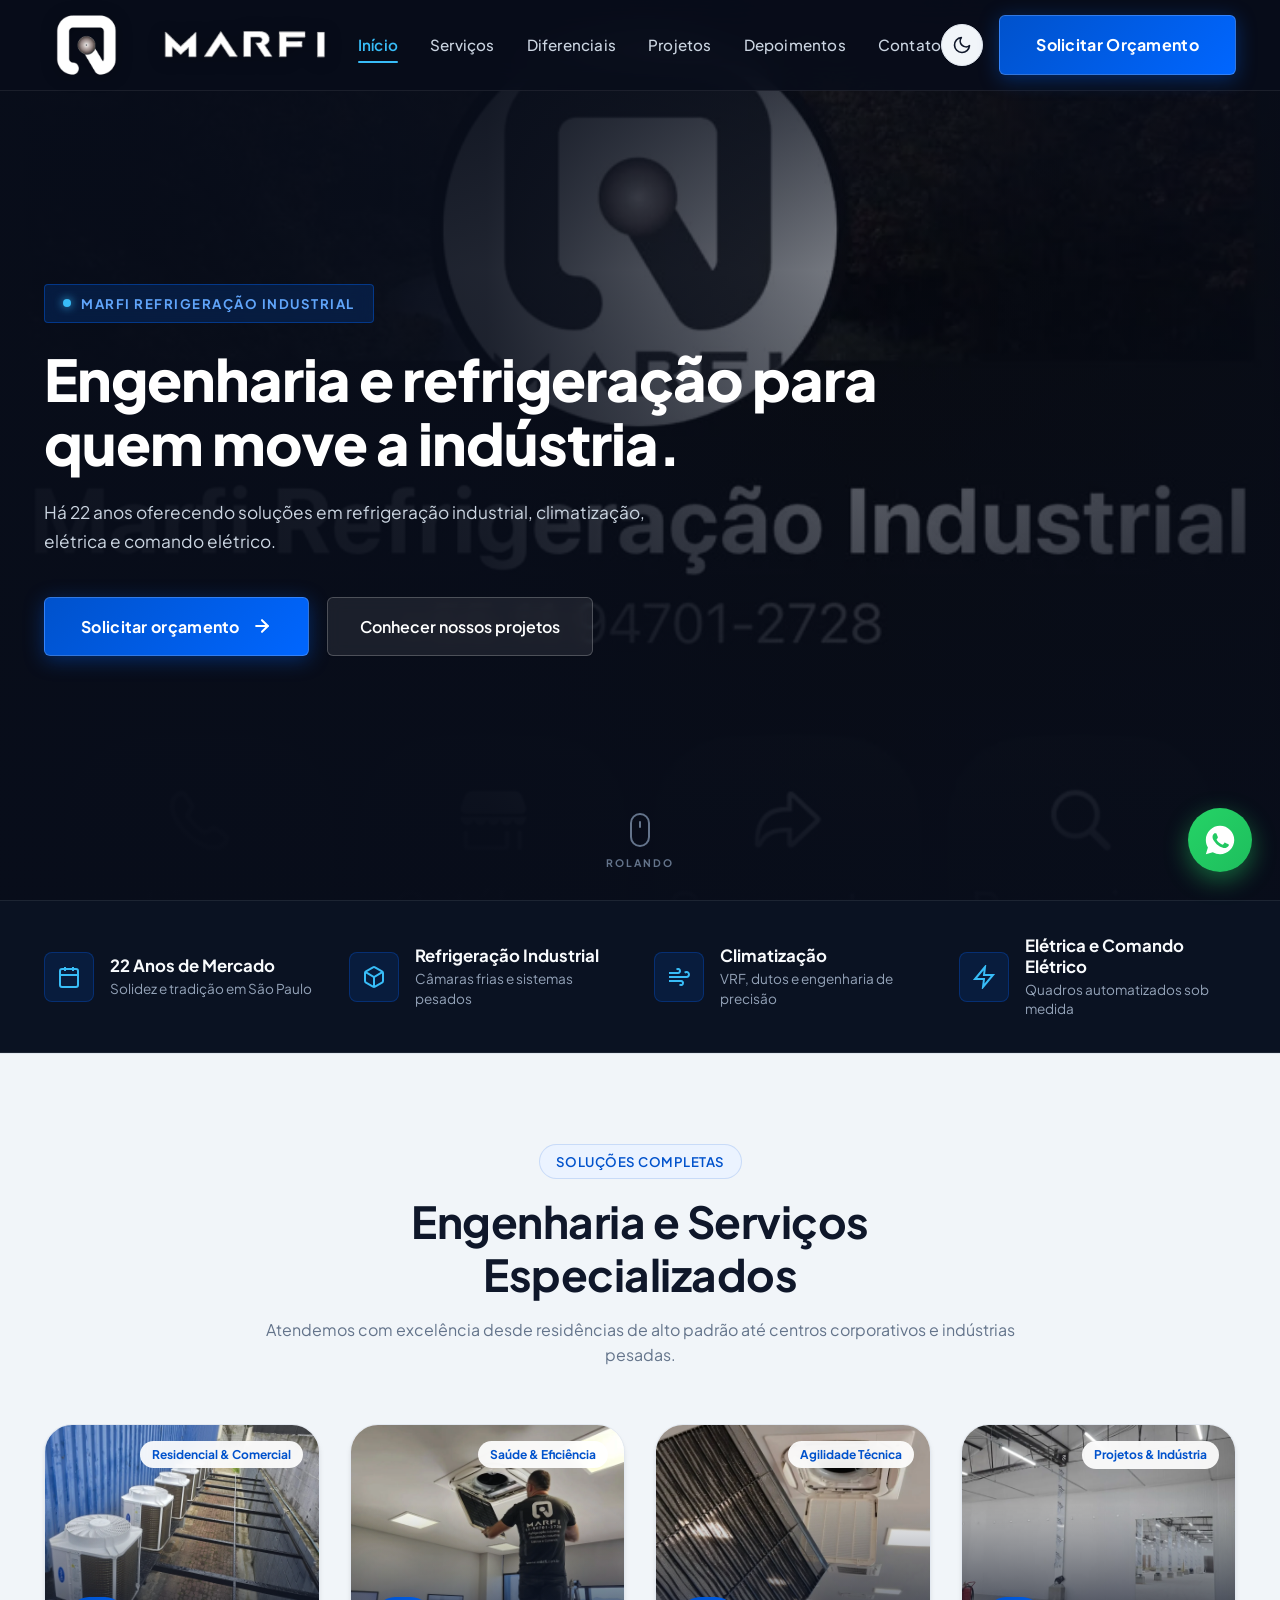
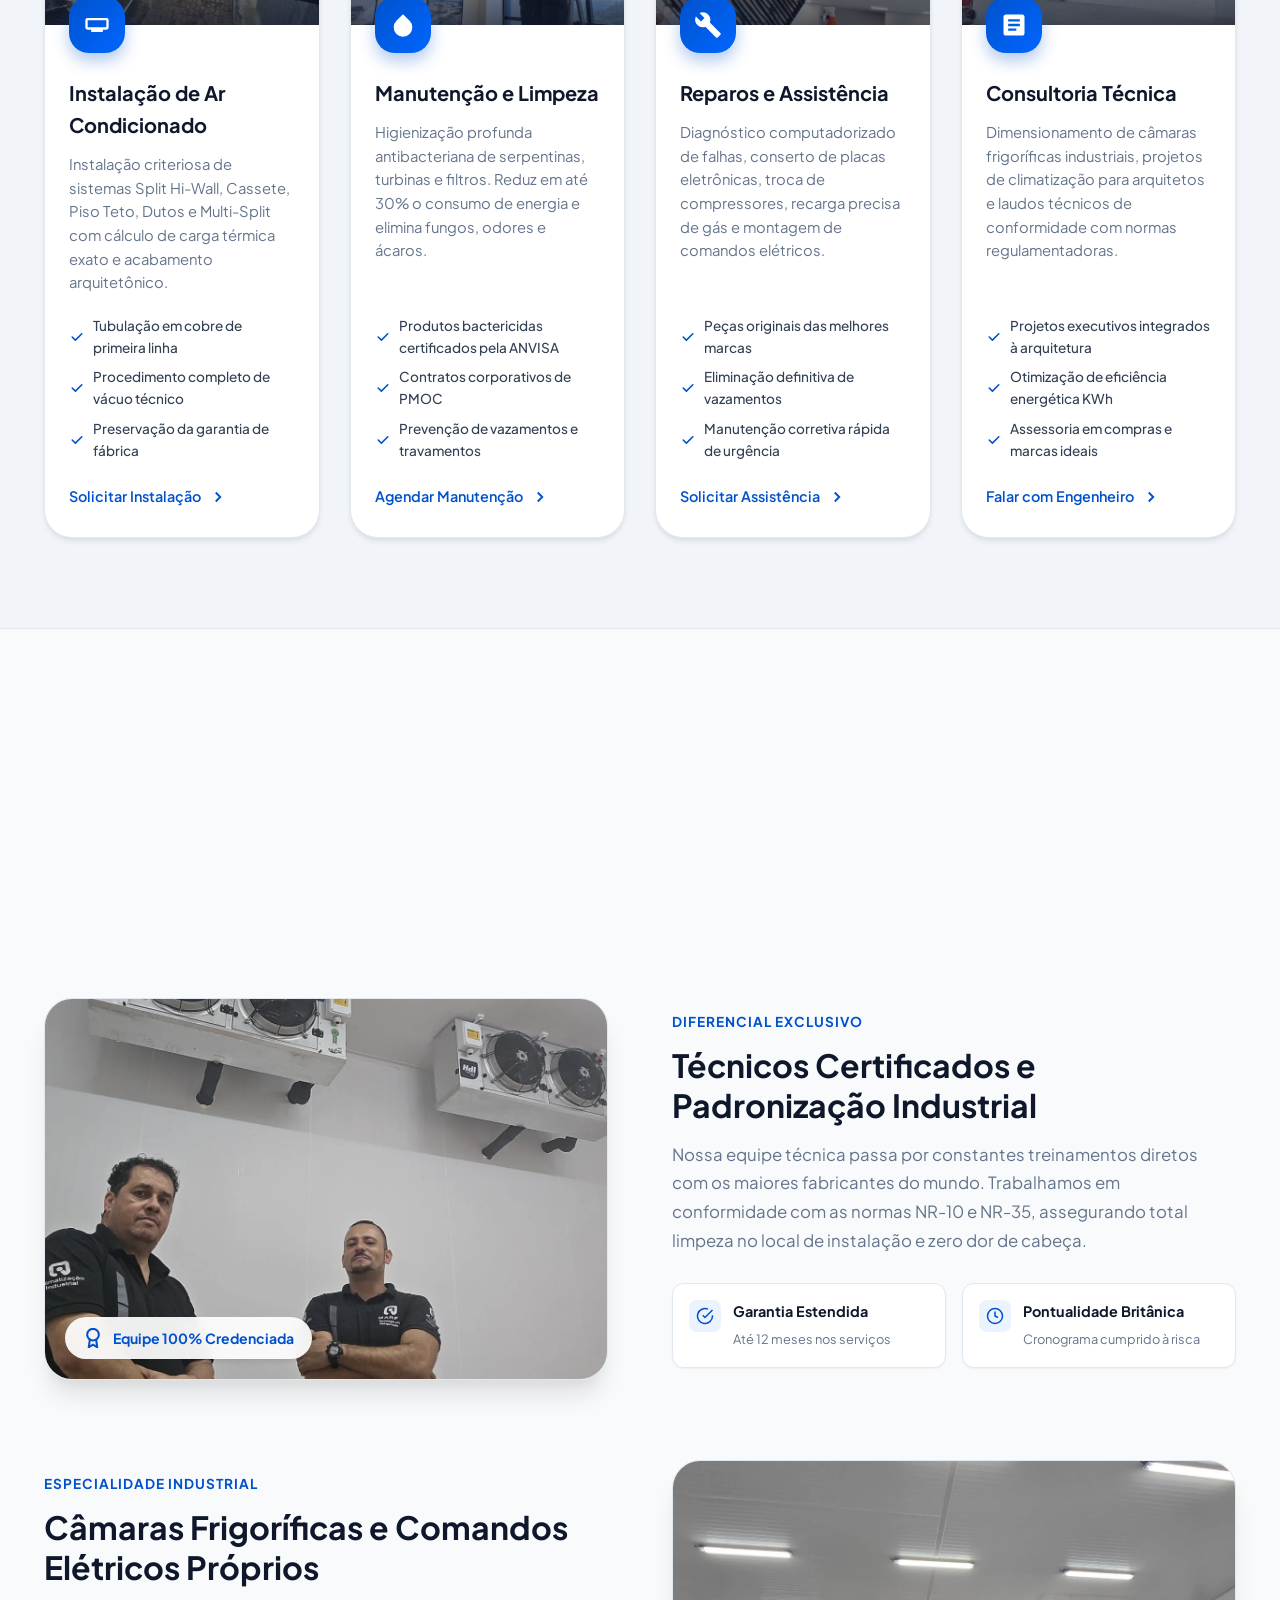
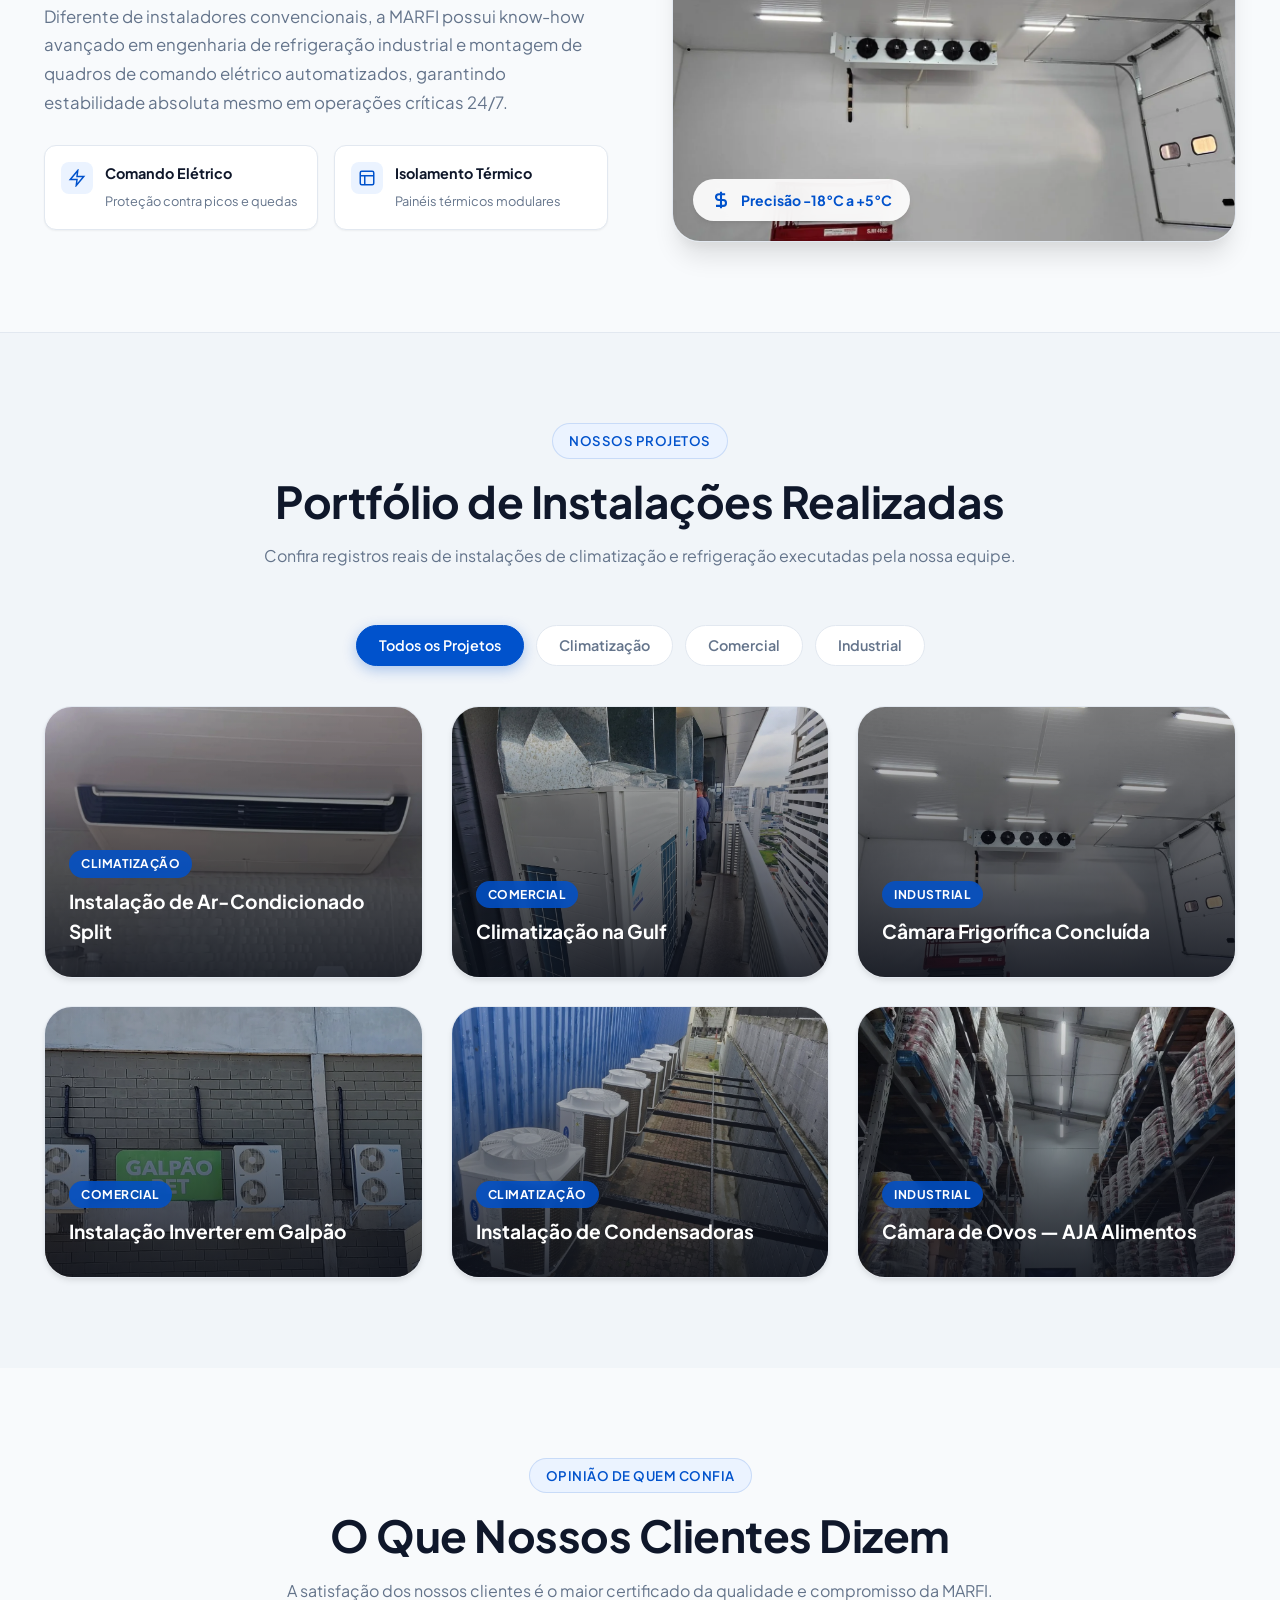
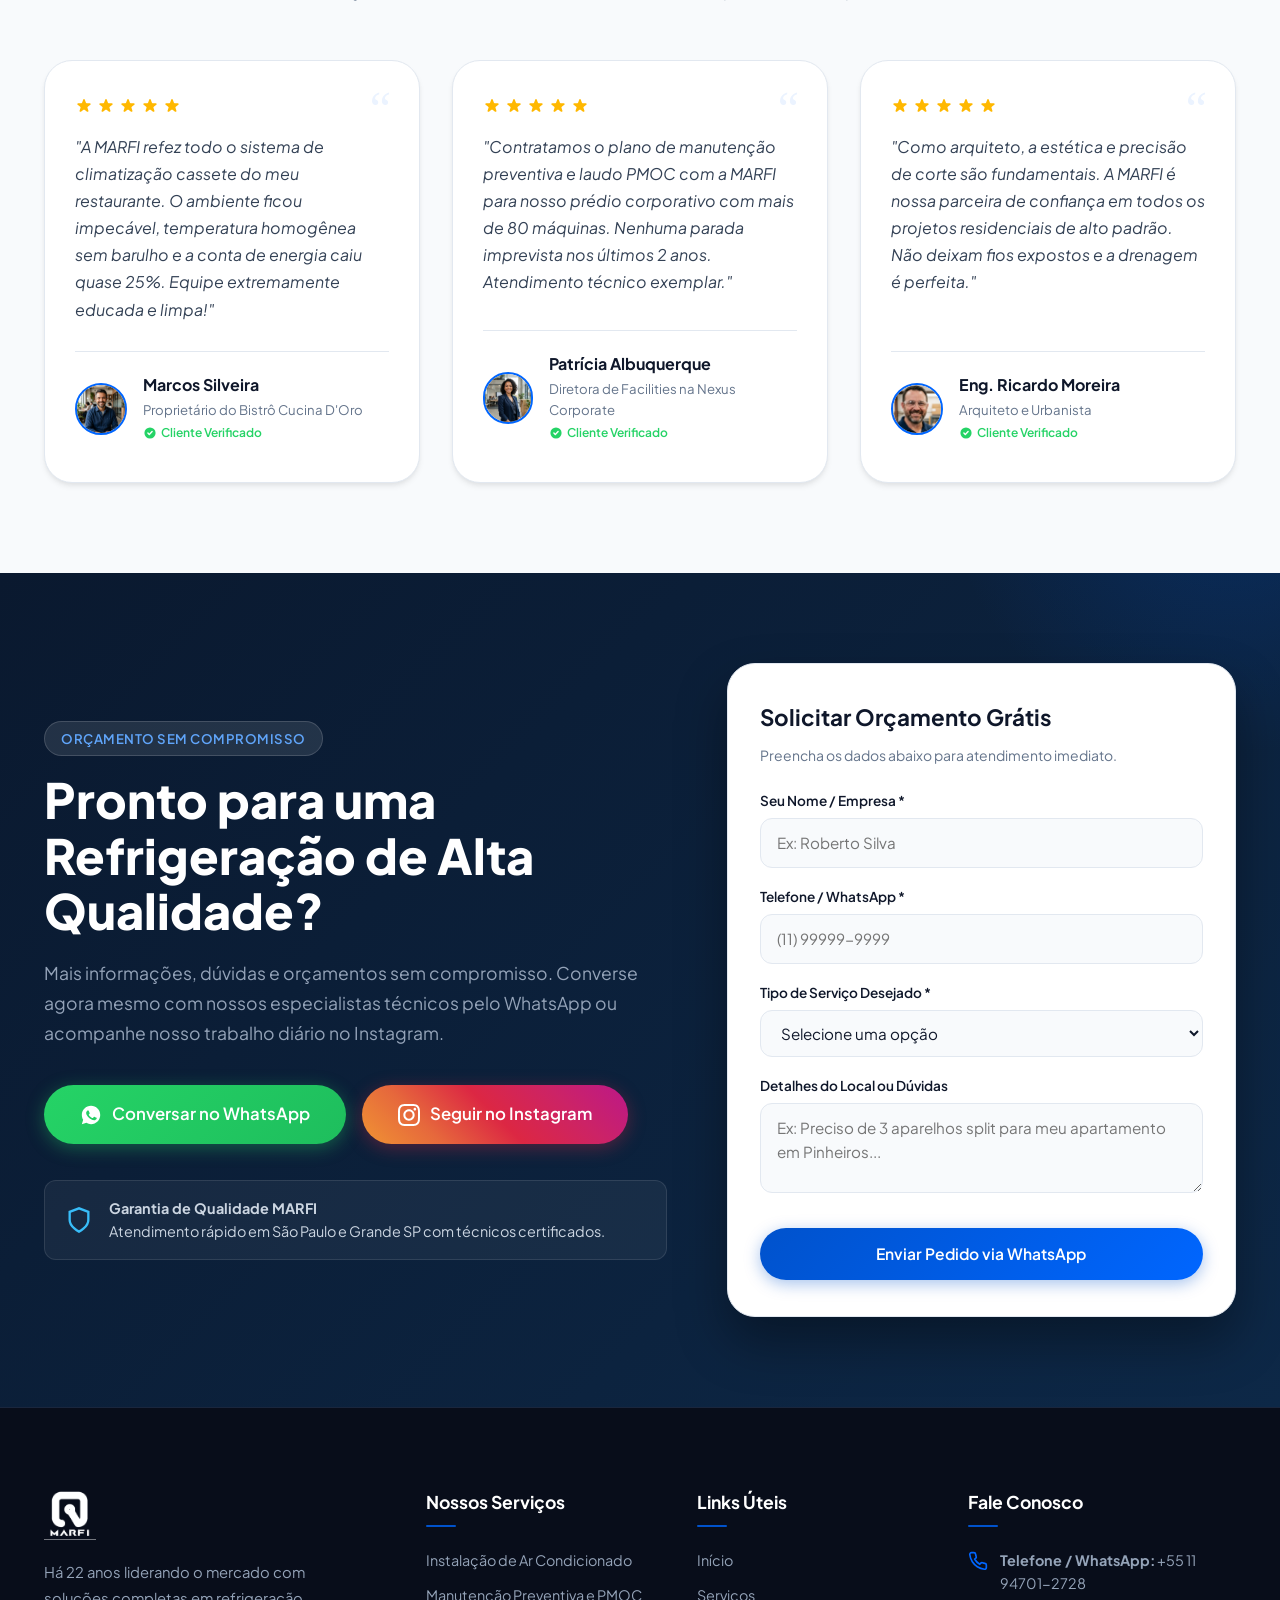
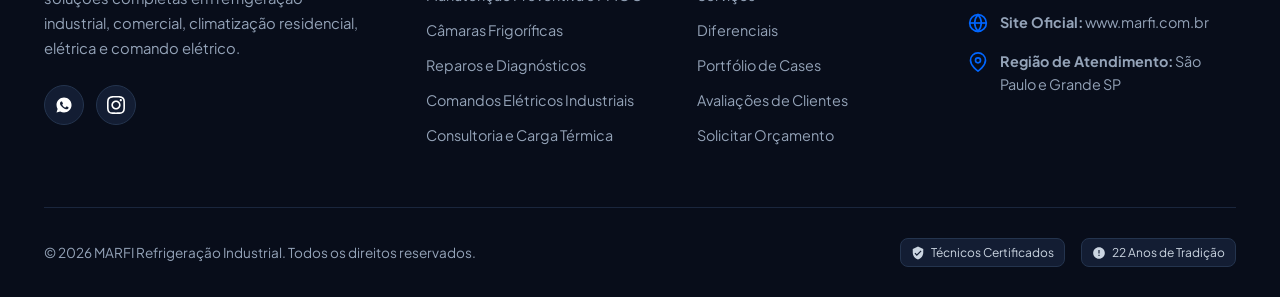
==== commit 4391996f: "feat(portfolio): link project cards to service-specific WhatsApp quotes" ====
--- a/index.html
+++ b/index.html
@@ -554,7 +554,7 @@
       <!-- Portfolio Grid -->
       <div class="portfolio-grid">
         <!-- Project 1: Instalação Split -->
-        <div class="portfolio-item reveal-fade" data-category="climatizacao">
+        <a class="portfolio-item reveal-fade" data-category="climatizacao" href="https://wa.me/5511947012728?text=Ol%C3%A1%21%20Vi%20o%20projeto%20de%20instala%C3%A7%C3%A3o%20de%20ar-condicionado%20split%20no%20site%20da%20MARFI%20e%20gostaria%20de%20solicitar%20um%20or%C3%A7amento%20para%20esse%20servi%C3%A7o." target="_blank" rel="noopener noreferrer" aria-label="Pedir orçamento de instalação de ar-condicionado split pelo WhatsApp (abre em nova aba)">
           <div class="portfolio-thumb">
             <picture style="height: 100%;">
               <source srcset="assets/img/real/instalacao-split.webp" type="image/webp" />
@@ -566,10 +566,10 @@
               <p class="portfolio-item-desc">Equipamento instalado pela MARFI, com acabamento e integração ao ambiente.</p>
             </div>
           </div>
-        </div>
+        </a>
 
         <!-- Project 2: Climatização Gulf -->
-        <div class="portfolio-item reveal-fade" data-category="comercial">
+        <a class="portfolio-item reveal-fade" data-category="comercial" href="https://wa.me/5511947012728?text=Ol%C3%A1%21%20Vi%20o%20projeto%20de%20climatiza%C3%A7%C3%A3o%20na%20Gulf%20no%20site%20da%20MARFI%20e%20gostaria%20de%20solicitar%20um%20or%C3%A7amento%20de%20climatiza%C3%A7%C3%A3o%20para%20minha%20empresa." target="_blank" rel="noopener noreferrer" aria-label="Pedir orçamento de climatização comercial pelo WhatsApp (abre em nova aba)">
           <div class="portfolio-thumb">
             <picture style="height: 100%;">
               <source srcset="assets/img/real/climatizacao-gulf.webp" type="image/webp" />
@@ -581,10 +581,10 @@
               <p class="portfolio-item-desc">Projeto de climatização concluído pela MARFI, com equipamentos e dutos instalados.</p>
             </div>
           </div>
-        </div>
+        </a>
 
         <!-- Project 3: Câmara Frigorífica Industrial -->
-        <div class="portfolio-item reveal-fade" data-category="industrial">
+        <a class="portfolio-item reveal-fade" data-category="industrial" href="https://wa.me/5511947012728?text=Ol%C3%A1%21%20Vi%20o%20projeto%20de%20c%C3%A2mara%20frigor%C3%ADfica%20no%20site%20da%20MARFI%20e%20gostaria%20de%20solicitar%20um%20or%C3%A7amento%20para%20instala%C3%A7%C3%A3o%20de%20uma%20c%C3%A2mara%20frigor%C3%ADfica." target="_blank" rel="noopener noreferrer" aria-label="Pedir orçamento de câmara frigorífica pelo WhatsApp (abre em nova aba)">
           <div class="portfolio-thumb">
             <picture style="height: 100%;">
               <source srcset="assets/img/real/camara-frigorifica.webp" type="image/webp" />
@@ -596,10 +596,10 @@
               <p class="portfolio-item-desc">Refrigeração executada pela MARFI em ambiente com painéis térmicos e evaporador.</p>
             </div>
           </div>
-        </div>
+        </a>
 
         <!-- Project 4: Inverter em Galpão -->
-        <div class="portfolio-item reveal-fade" data-category="comercial">
+        <a class="portfolio-item reveal-fade" data-category="comercial" href="https://wa.me/5511947012728?text=Ol%C3%A1%21%20Vi%20o%20projeto%20de%20instala%C3%A7%C3%A3o%20inverter%20em%20galp%C3%A3o%20no%20site%20da%20MARFI%20e%20gostaria%20de%20solicitar%20um%20or%C3%A7amento%20de%20climatiza%C3%A7%C3%A3o%20para%20meu%20galp%C3%A3o." target="_blank" rel="noopener noreferrer" aria-label="Pedir orçamento de instalação inverter em galpão pelo WhatsApp (abre em nova aba)">
           <div class="portfolio-thumb">
             <picture style="height: 100%;">
               <source srcset="assets/img/real/inverter-galpao.webp" type="image/webp" />
@@ -611,10 +611,10 @@
               <p class="portfolio-item-desc">Instalação de equipamentos inverter de 80.000 BTU realizada pela equipe MARFI.</p>
             </div>
           </div>
-        </div>
+        </a>
 
         <!-- Project 5: Condensadoras Externas -->
-        <div class="portfolio-item reveal-fade" data-category="climatizacao">
+        <a class="portfolio-item reveal-fade" data-category="climatizacao" href="https://wa.me/5511947012728?text=Ol%C3%A1%21%20Vi%20o%20projeto%20de%20instala%C3%A7%C3%A3o%20de%20condensadoras%20no%20site%20da%20MARFI%20e%20gostaria%20de%20solicitar%20um%20or%C3%A7amento%20para%20esse%20servi%C3%A7o." target="_blank" rel="noopener noreferrer" aria-label="Pedir orçamento de instalação de condensadoras pelo WhatsApp (abre em nova aba)">
           <div class="portfolio-thumb">
             <picture style="height: 100%;">
               <source srcset="assets/img/real/instalacao-condensadoras.webp" type="image/webp" />
@@ -626,10 +626,10 @@
               <p class="portfolio-item-desc">Unidades externas instaladas pela MARFI em projeto de climatização.</p>
             </div>
           </div>
-        </div>
+        </a>
 
         <!-- Project 6: Câmara de Ovos AJA Alimentos -->
-        <div class="portfolio-item reveal-fade" data-category="industrial">
+        <a class="portfolio-item reveal-fade" data-category="industrial" href="https://wa.me/5511947012728?text=Ol%C3%A1%21%20Vi%20o%20projeto%20de%20c%C3%A2mara%20de%20ovos%20da%20AJA%20Alimentos%20no%20site%20da%20MARFI%20e%20gostaria%20de%20solicitar%20um%20or%C3%A7amento%20de%20c%C3%A2mara%20para%20armazenamento%20de%20ovos." target="_blank" rel="noopener noreferrer" aria-label="Pedir orçamento de câmara para armazenamento de ovos pelo WhatsApp (abre em nova aba)">
           <div class="portfolio-thumb">
             <picture style="height: 100%;">
               <source srcset="assets/img/real/camara-aja-alimentos.webp" type="image/webp" />
@@ -641,7 +641,7 @@
               <p class="portfolio-item-desc">Montagem de câmara de ovos realizada pela MARFI para a AJA Alimentos.</p>
             </div>
           </div>
-        </div>
+        </a>
       </div>
     </div>
   </section>
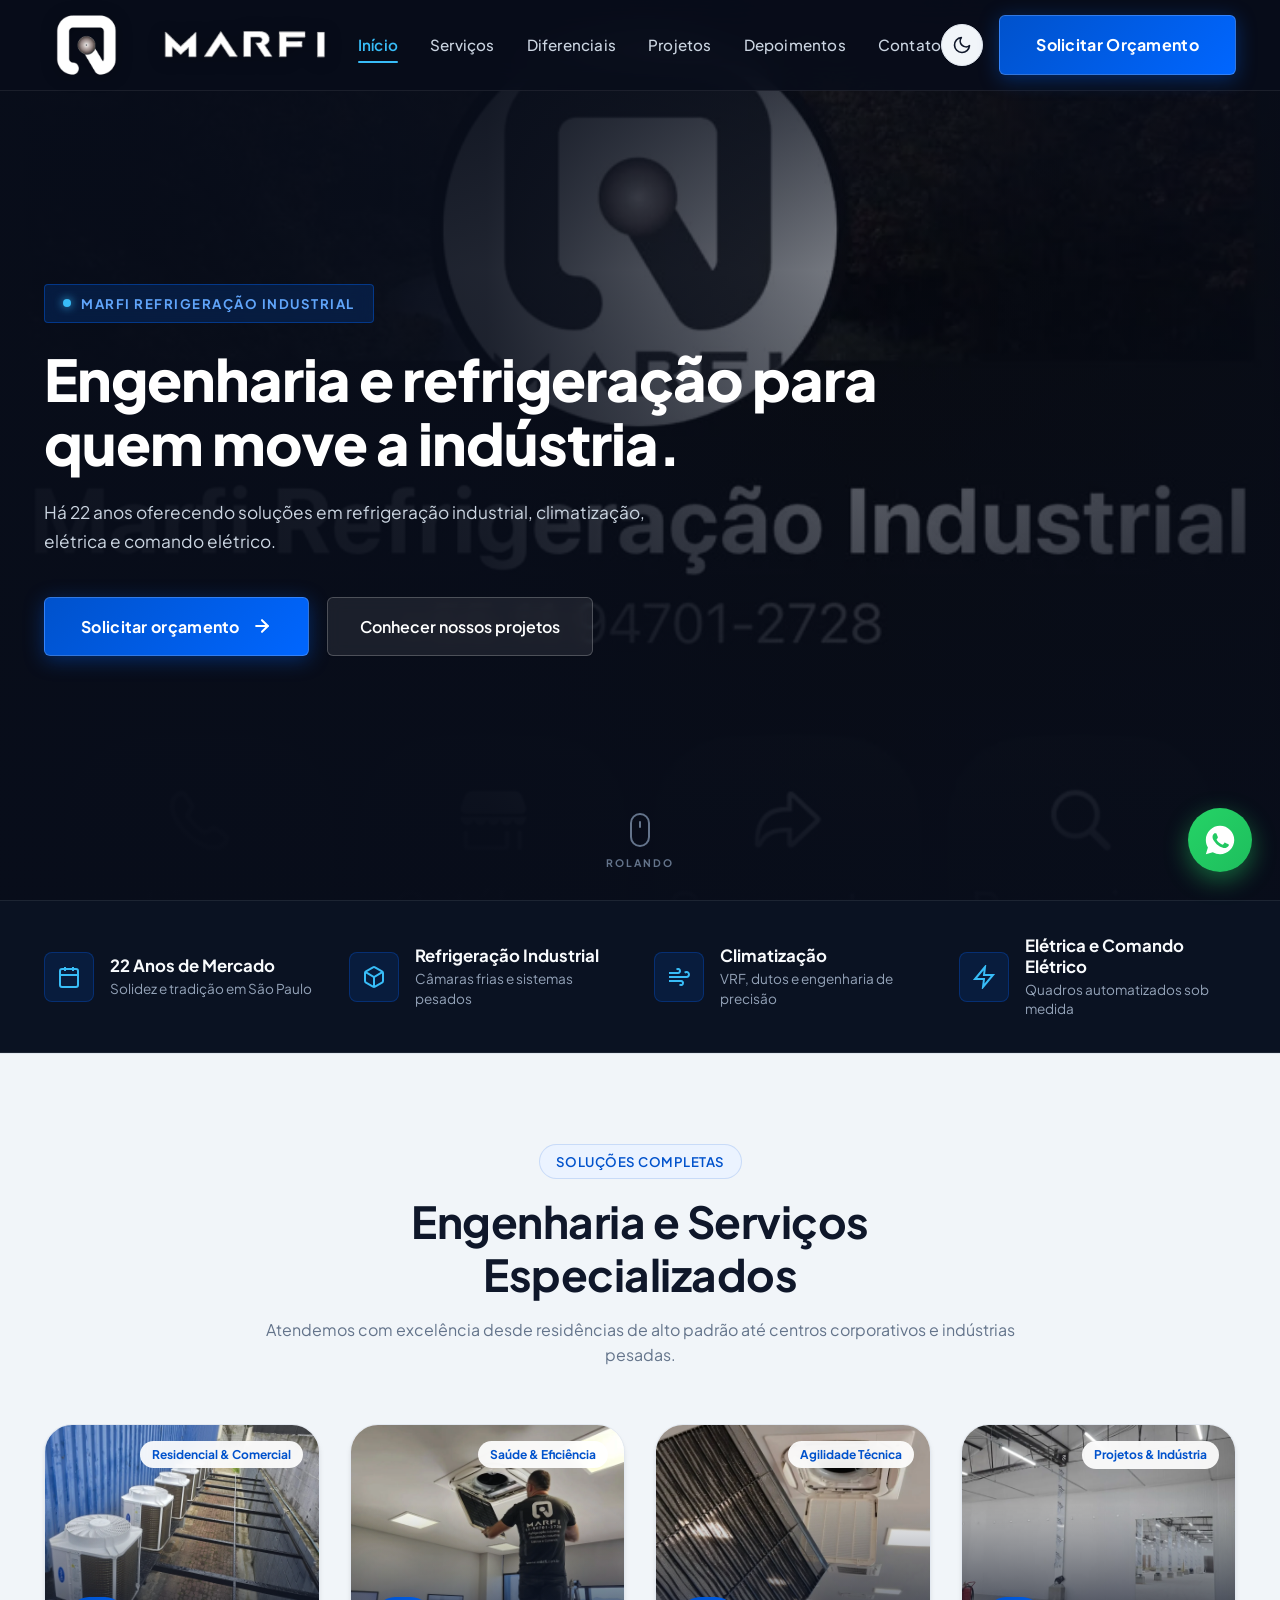
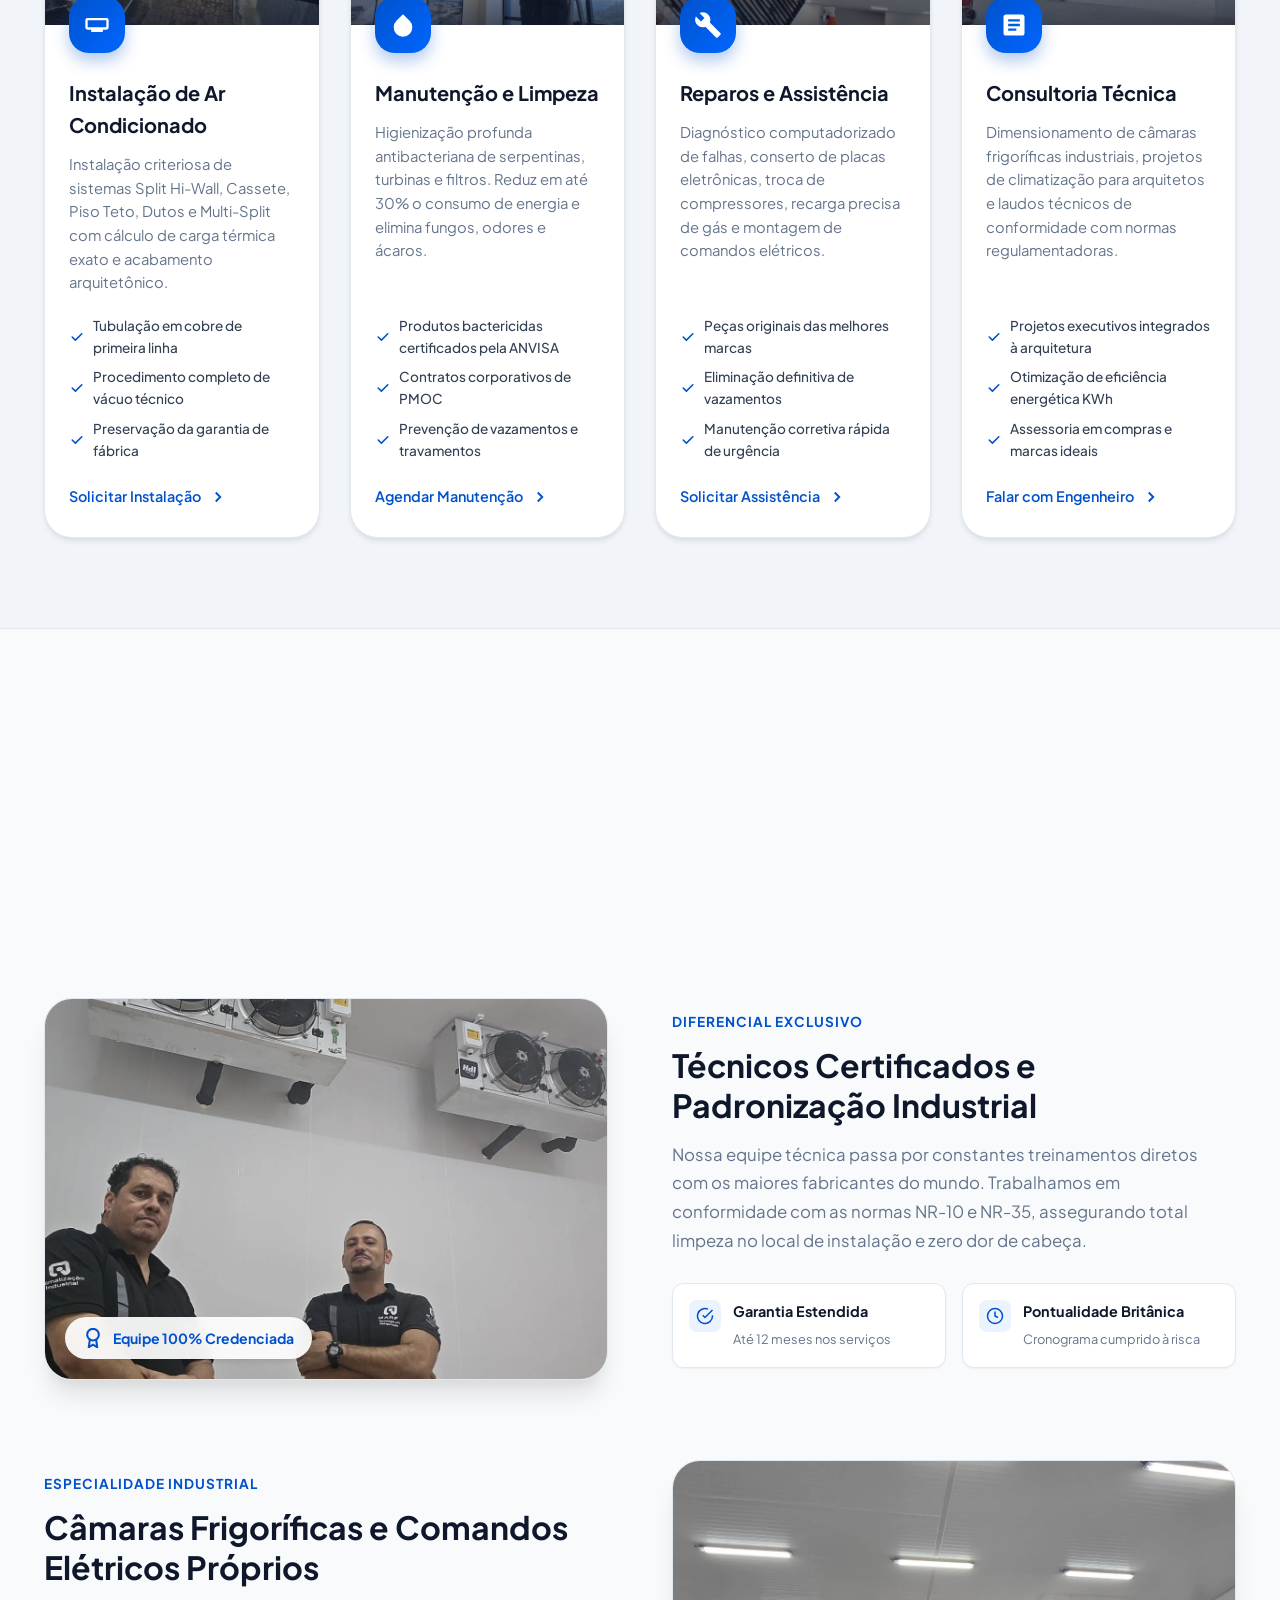
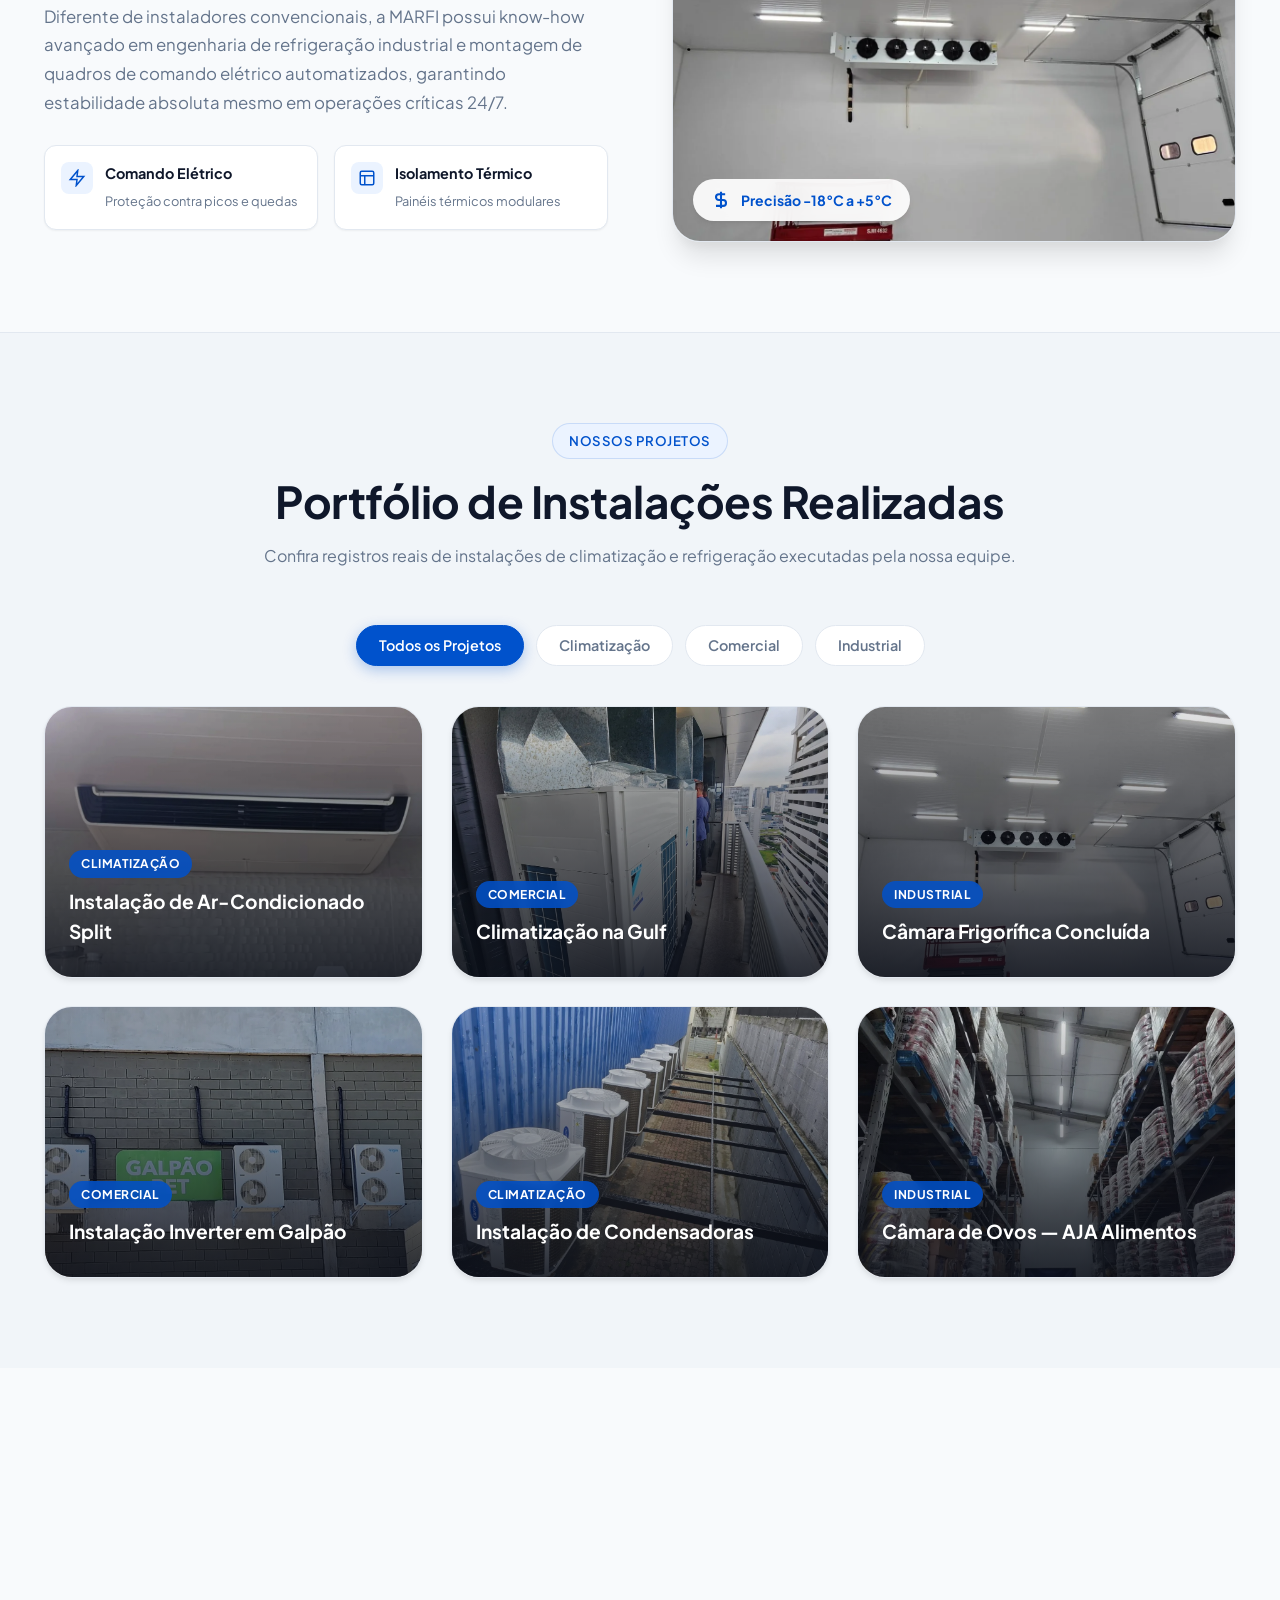
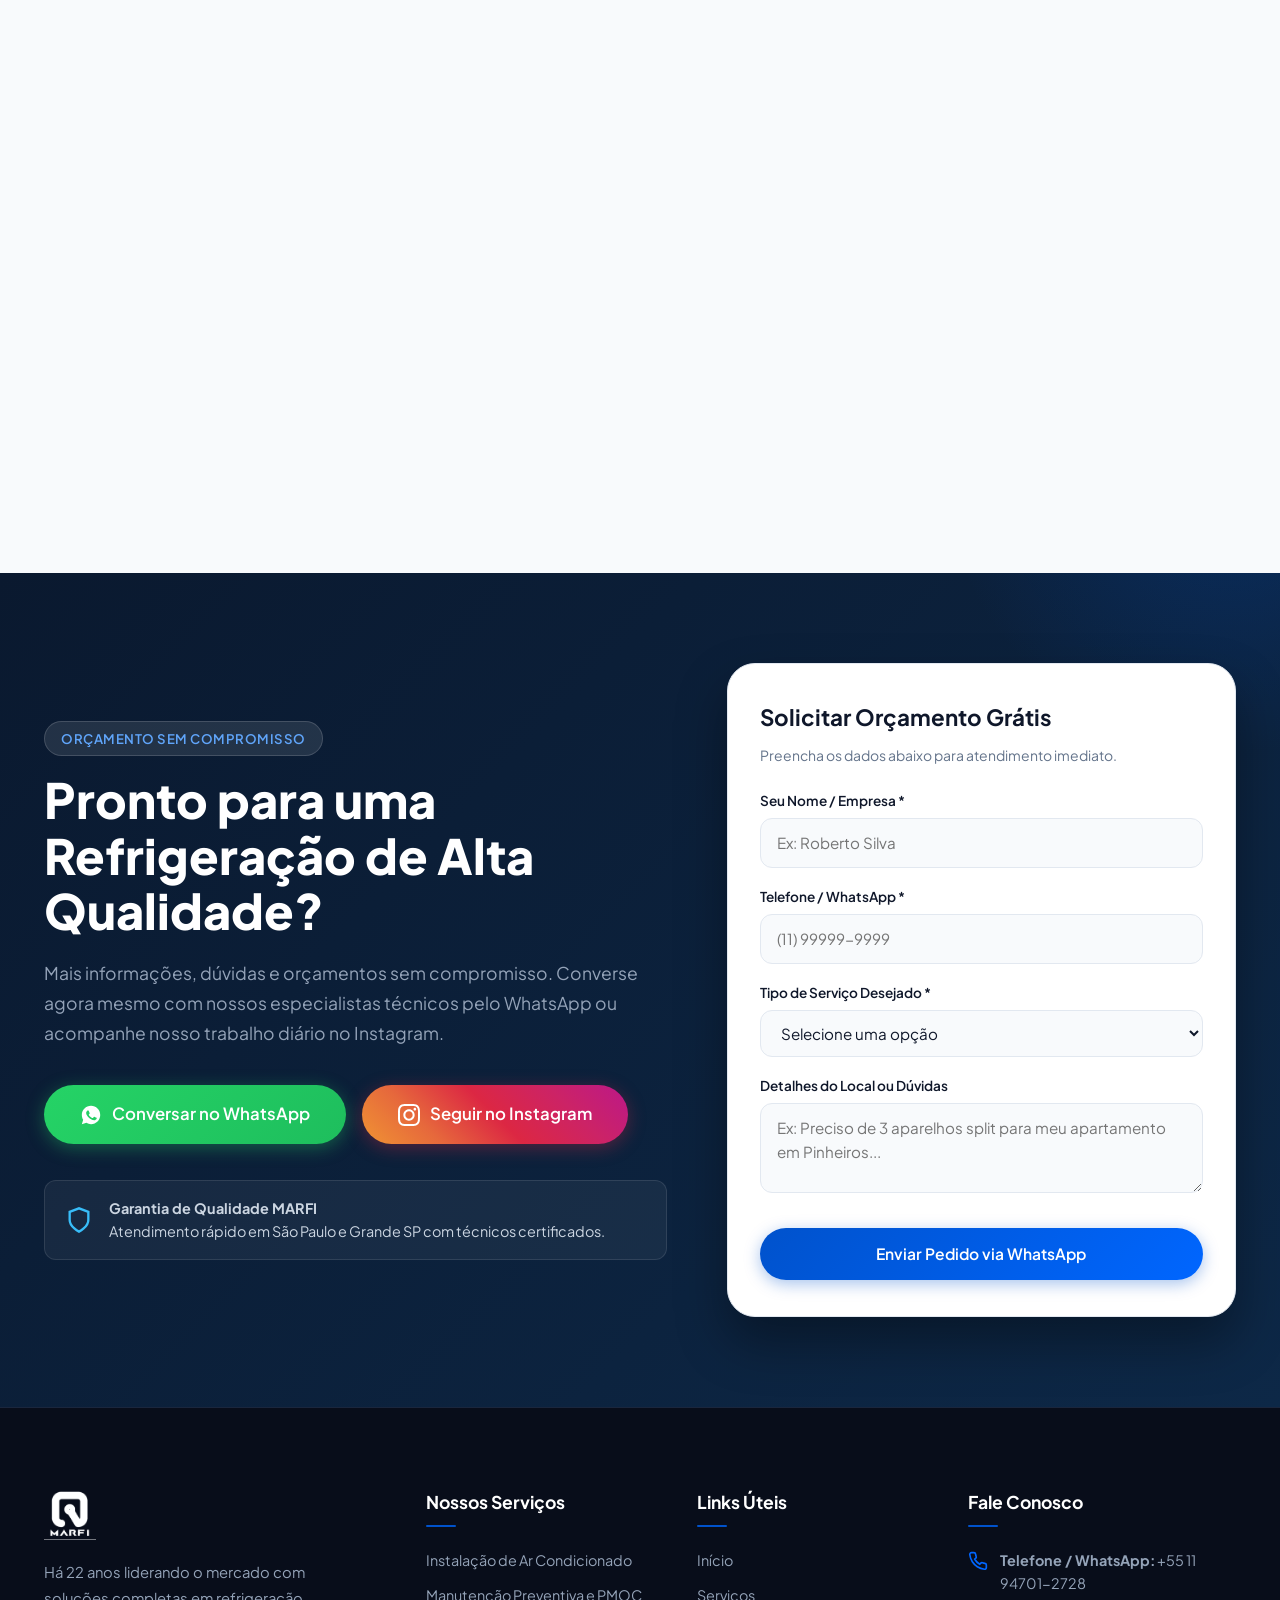
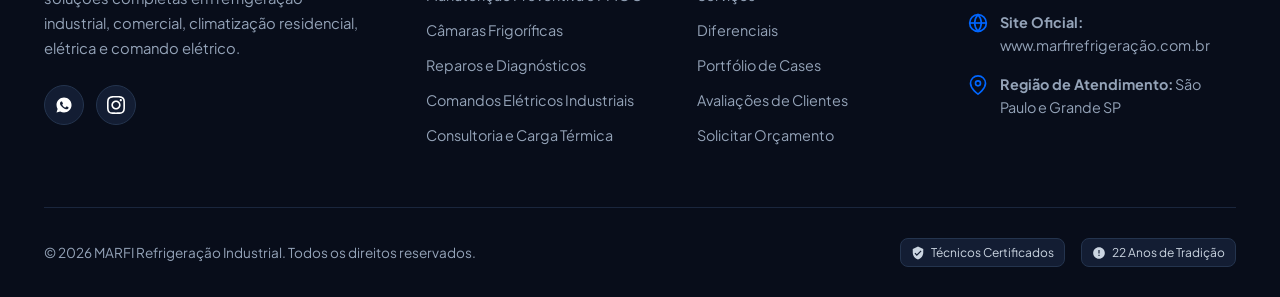
==== commit c40b8db0: "fix(hero): improve mobile playback and use the new official domain" ====
--- a/index.html
+++ b/index.html
@@ -10,11 +10,11 @@
   <meta name="keywords" content="marfi refrigeração, instalação ar condicionado, ar condicionado são paulo, manutenção de ar condicionado, refrigeração industrial, câmaras frigoríficas, vrf ar condicionado, higienização ar condicionado, comando elétrico refrigeração" />
   <meta name="author" content="MARFI Refrigeração Industrial" />
   <meta name="robots" content="index, follow" />
-  <link rel="canonical" href="https://www.marfi.com.br/" />
+  <link rel="canonical" href="https://www.xn--marfirefrigerao-xkb1e.com.br/" />
 
   <!-- Open Graph / Facebook -->
   <meta property="og:type" content="website" />
-  <meta property="og:url" content="https://www.marfi.com.br/" />
+  <meta property="og:url" content="https://www.xn--marfirefrigerao-xkb1e.com.br/" />
   <meta property="og:title" content="MARFI Refrigeração | Climatização de Alta Performance" />
   <meta property="og:description" content="Há mais de 22 anos garantindo excelência térmica para sua casa, empresa e indústria. Solicite seu orçamento com resposta rápida." />
   <meta property="og:image" content="assets/img/real/camara-frigorifica.jpg" />
@@ -41,7 +41,7 @@
     "image": "assets/img/marfi-logo.jpg",
     "description": "Especialistas há 22 anos em refrigeração industrial, comercial e climatização residencial de alta performance em São Paulo e região.",
     "telephone": "+55-11-94701-2728",
-    "url": "https://www.marfi.com.br/",
+    "url": "https://www.xn--marfirefrigerao-xkb1e.com.br/",
     "sameAs": [
       "https://www.instagram.com/marfi.refrigeracao/"
     ],
@@ -135,8 +135,8 @@
   <section class="hero-section industrial-hero" id="inicio">
     <!-- Background Real Video with Poster Fallback -->
     <div class="hero-video-wrapper">
-      <video class="hero-bg-video" autoplay muted loop playsinline poster="assets/video/hero-poster.webp">
-        <source src="assets/video/hero-industrial.mp4" type="video/mp4">
+      <video class="hero-bg-video" autoplay muted loop playsinline webkit-playsinline preload="auto" disablepictureinpicture disableremoteplayback aria-hidden="true" poster="assets/video/hero-poster.webp">
+        <source src="assets/video/hero-industrial-silent.mp4" type="video/mp4">
       </video>
       <!-- Cinematic Multi-Stop Overlay (Garante contraste dos textos e preserva profundidade da instalação) -->
       <div class="hero-video-overlay"></div>
@@ -172,6 +172,8 @@
         </div>
       </div>
     </div>
+
+    <button class="hero-video-play" type="button" hidden aria-label="Reproduzir vídeo do banner">Reproduzir vídeo</button>
 
     <!-- Discreto Indicador de Rolagem -->
     <a href="#credibilidade" class="hero-scroll-indicator" aria-label="Rolar para a seção de credibilidade">
@@ -909,7 +911,7 @@
               <svg viewBox="0 0 24 24" fill="none" stroke="currentColor" stroke-width="2"><circle cx="12" cy="12" r="10"></circle><line x1="2" y1="12" x2="22" y2="12"></line><path d="M12 2a15.3 15.3 0 0 1 4 10 15.3 15.3 0 0 1-4 10 15.3 15.3 0 0 1-4-10 15.3 15.3 0 0 1 4-10z"></path></svg>
               <div>
                 <strong>Site Oficial:</strong>
-                <a href="https://www.marfi.com.br" target="_blank" rel="noopener noreferrer">www.marfi.com.br</a>
+                <a href="https://www.xn--marfirefrigerao-xkb1e.com.br" target="_blank" rel="noopener noreferrer">www.marfirefrigeração.com.br</a>
               </div>
             </div>
 
@@ -999,6 +1001,7 @@
   <div class="toast-notification" id="toast"></div>
 
   <!-- Scripts -->
+  <script src="assets/js/hero-video.js"></script>
   <script src="assets/js/main.js"></script>
 </body>
 </html>
--- a/assets/css/style.css
+++ b/assets/css/style.css
@@ -558,6 +558,25 @@
 }
 
 /* Cinematic Multi-Stop Overlay (Garante alto contraste nos textos e valoriza a profundidade da estrutura) */
+.hero-video-play {
+  position: absolute;
+  bottom: 20px;
+  left: 24px;
+  z-index: 4;
+  padding: 9px 14px;
+  border: 1px solid rgba(255, 255, 255, 0.35);
+  border-radius: 8px;
+  color: #FFFFFF;
+  background: rgba(8, 13, 26, 0.85);
+  font: inherit;
+  font-size: 0.8rem;
+  cursor: pointer;
+}
+
+.hero-video-play[hidden] {
+  display: none;
+}
+
 .hero-video-overlay {
   position: absolute;
   top: 0;
@@ -886,6 +905,9 @@
   .hero-bg-video {
     display: none;
   }
+  .hero-bg-video.is-enabled {
+    display: block;
+  }
   .scroll-wheel {
     animation: none;
   }
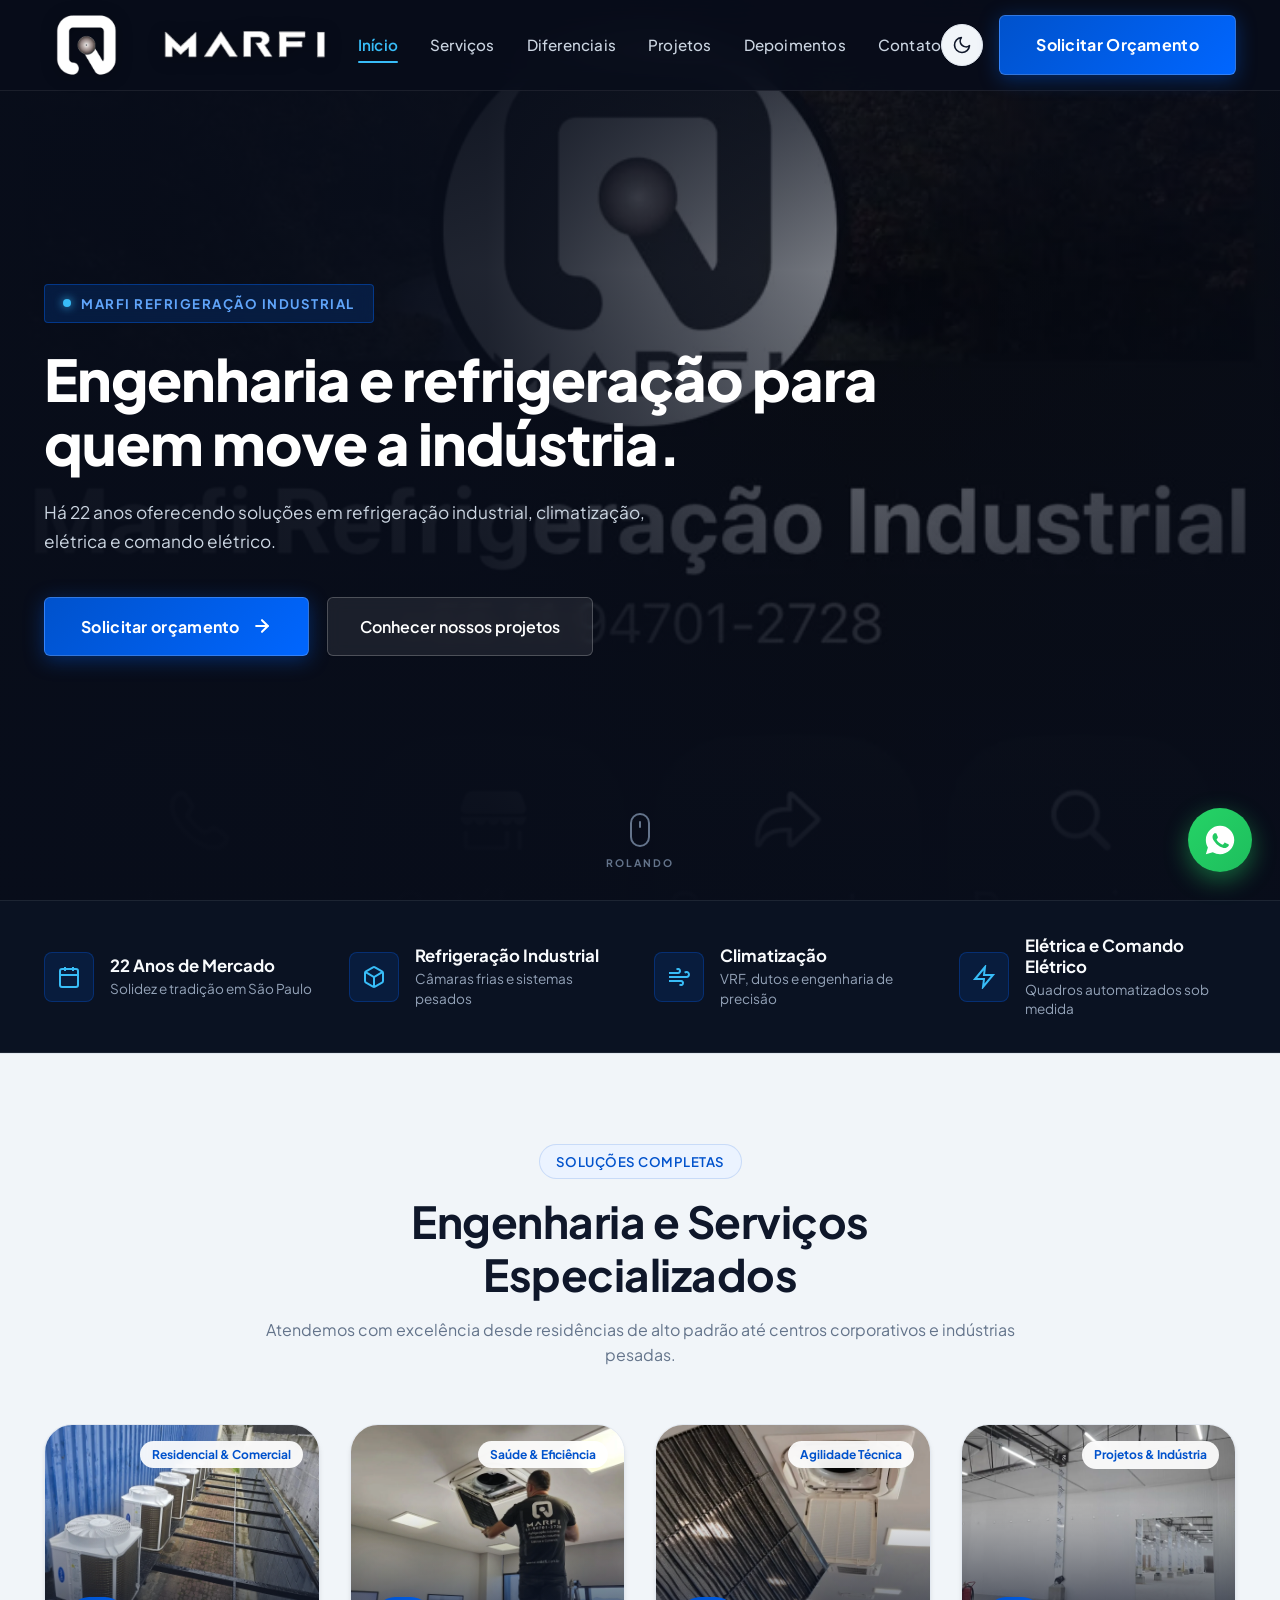
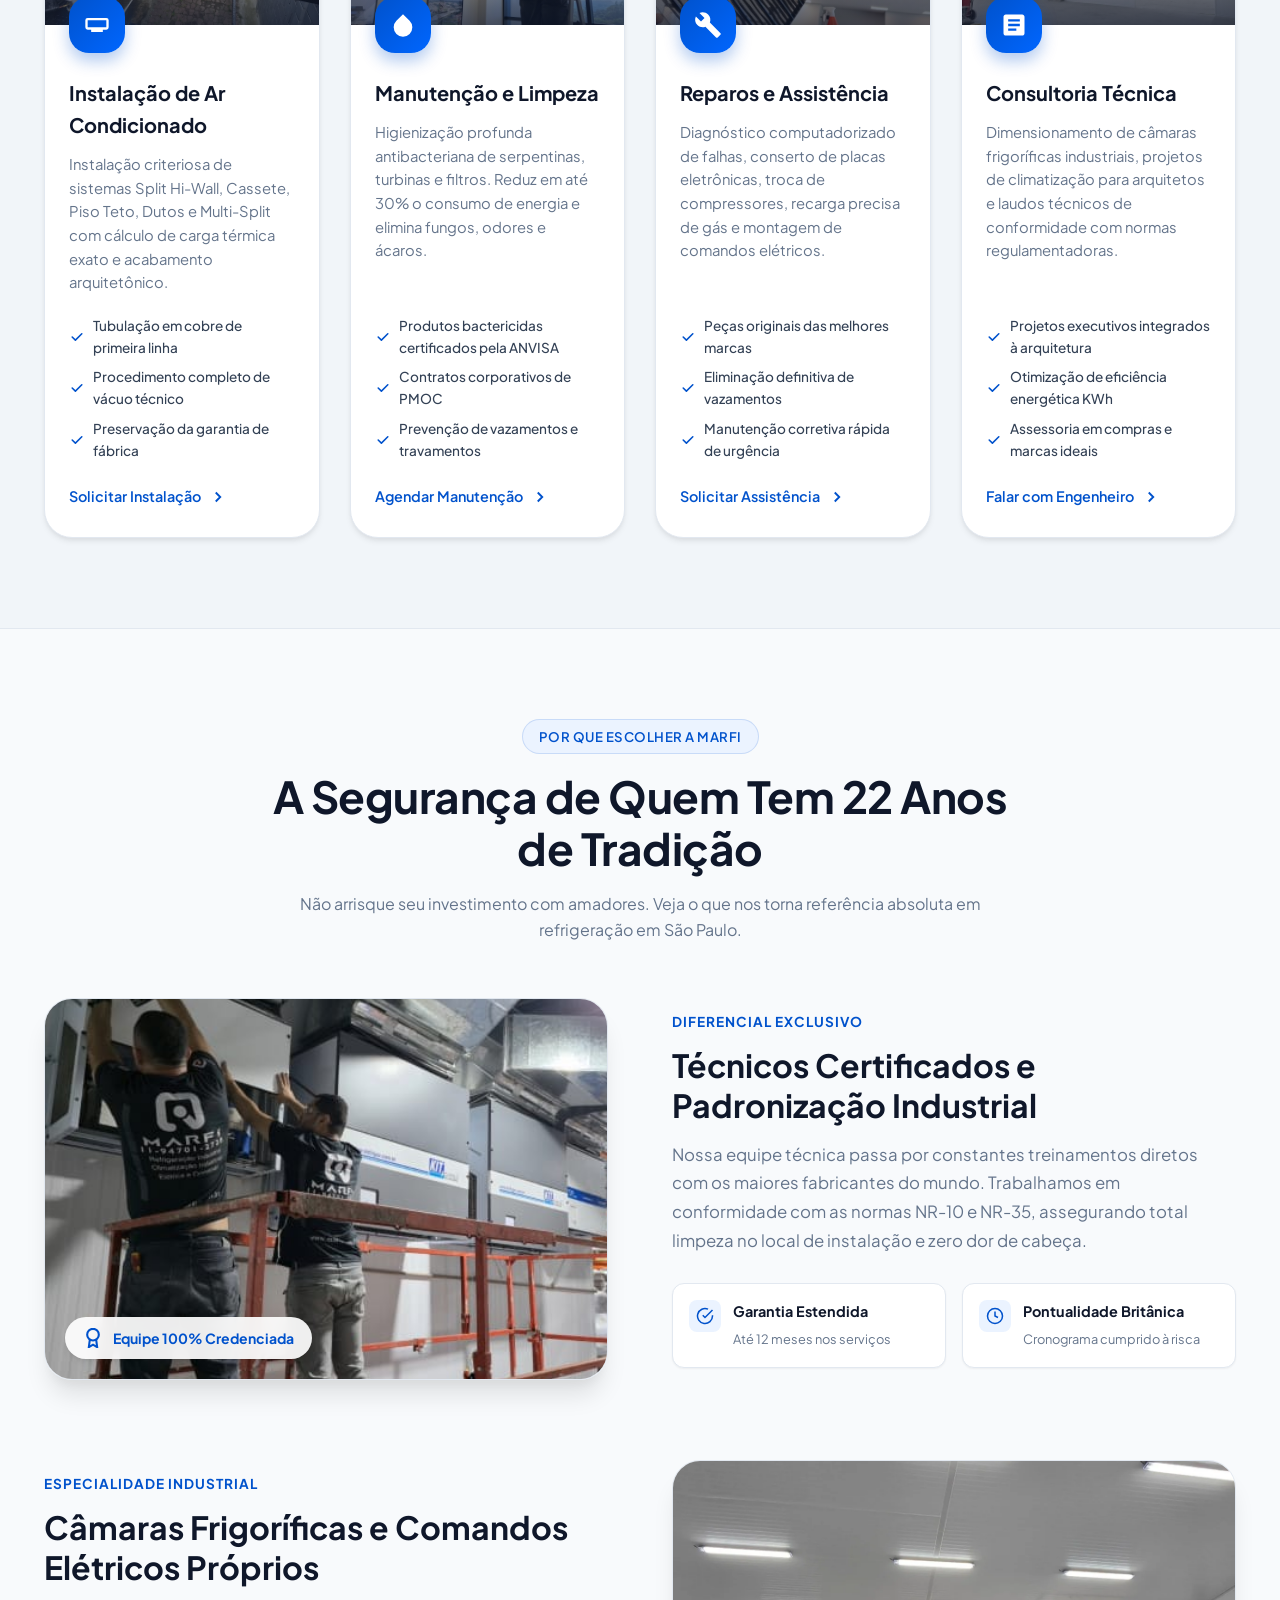
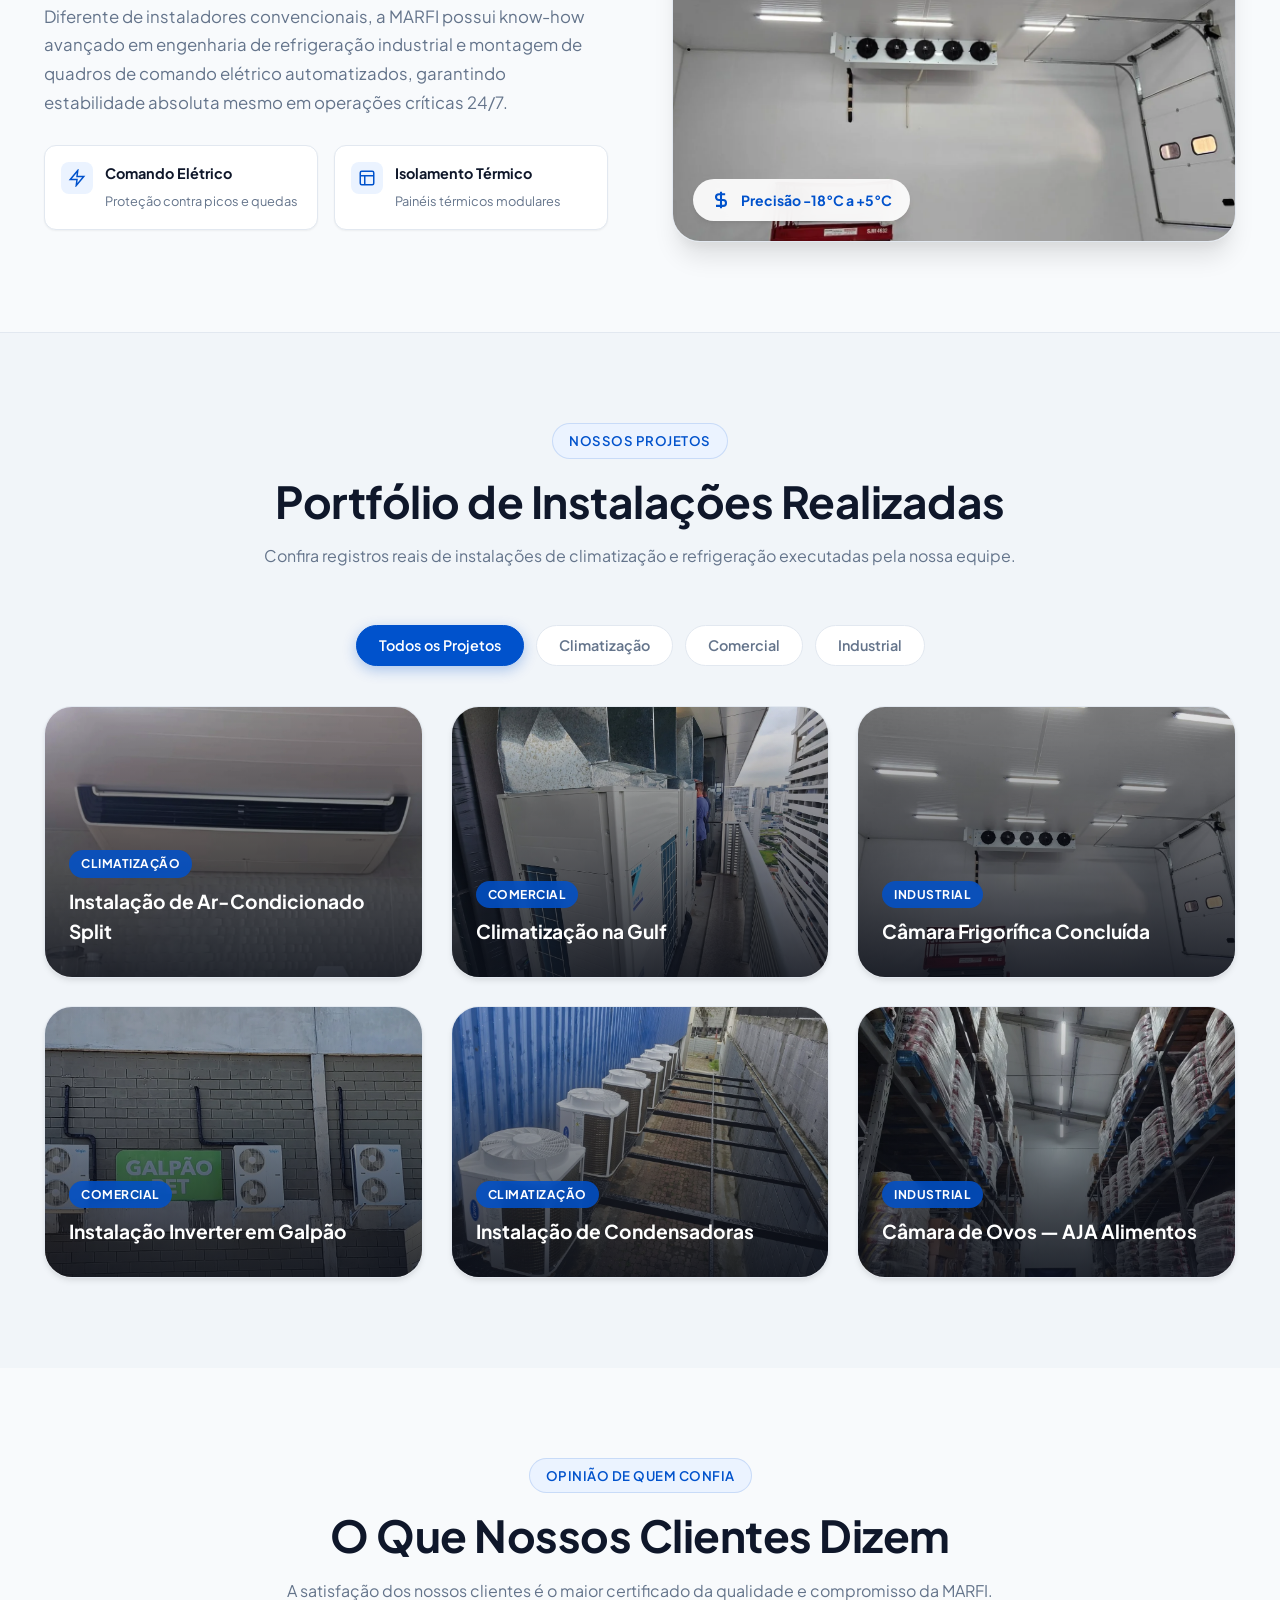
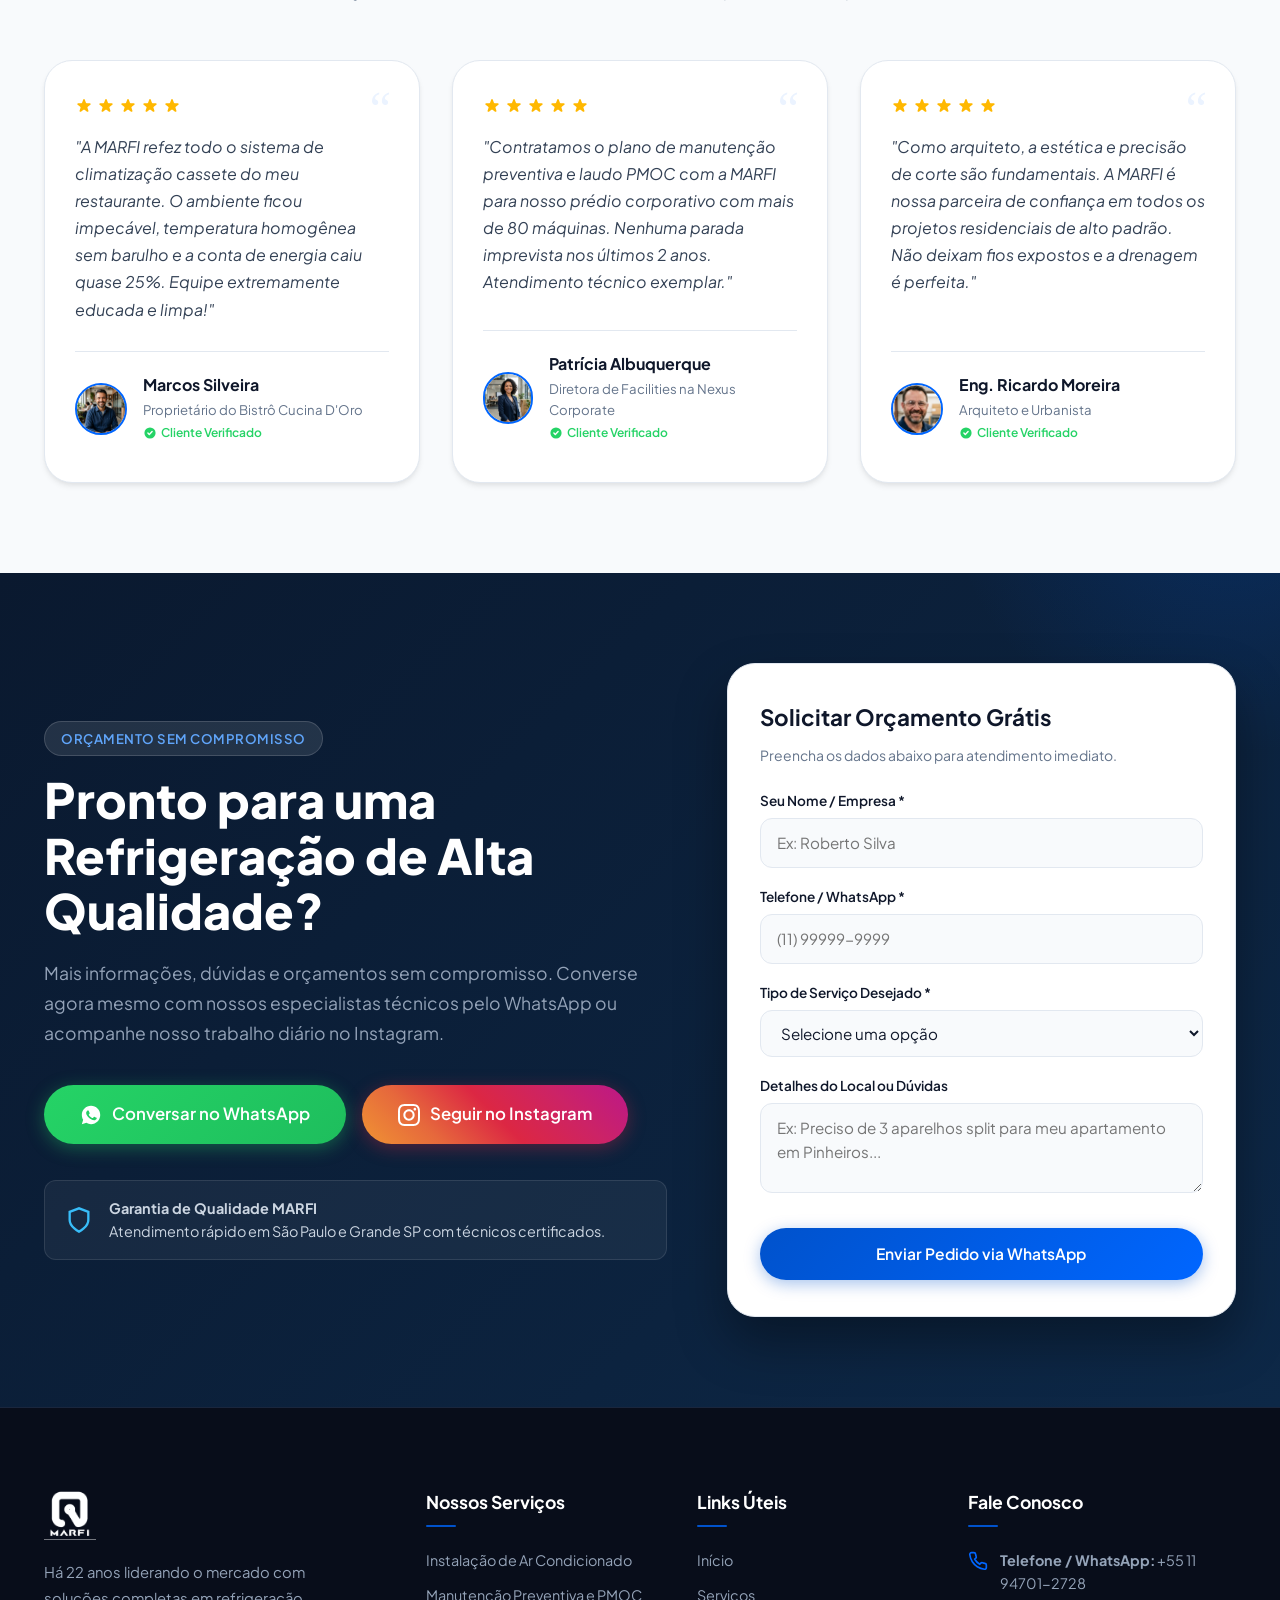
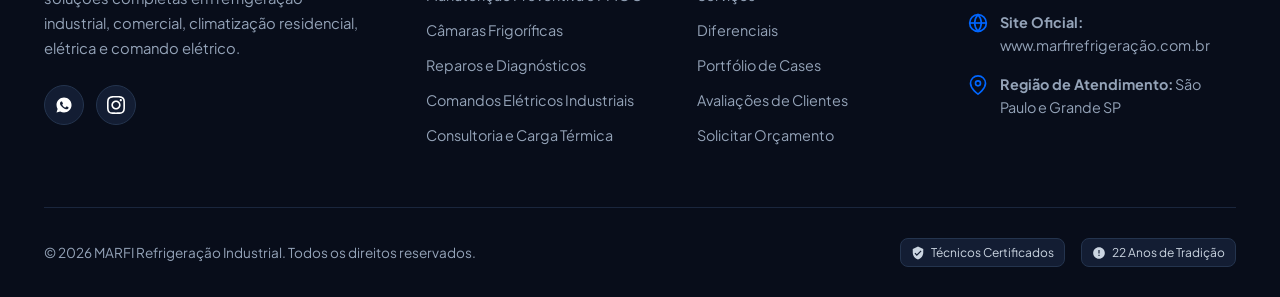
==== commit 605ec080: "fix: replace team photo with cropped client reel capture" ====
--- a/index.html
+++ b/index.html
@@ -449,8 +449,8 @@
         <div class="usp-visual">
           <div class="usp-image-frame">
             <picture>
-              <source srcset="assets/img/real/equipe-marfi.webp" type="image/webp" />
-              <img src="assets/img/real/equipe-marfi.jpg" alt="Equipe MARFI uniformizada junto aos evaporadores de uma câmara de congelamento" class="usp-img" loading="lazy" style="object-position: 50% 60%;" />
+              <source srcset="assets/img/real/equipe-marfi-em-servico.svg" type="image/svg+xml" />
+              <img src="assets/img/real/equipe-marfi-em-servico.svg" alt="Técnicos da MARFI trabalhando em plataforma elevatória na instalação de equipamentos de refrigeração industrial" class="usp-img" loading="lazy" style="object-position: 50% 35%;" />
             </picture>
             <div class="usp-badge-pill">
               <svg width="20" height="20" viewBox="0 0 24 24" fill="none" stroke="currentColor" stroke-width="2.5"><circle cx="12" cy="8" r="7"></circle><polyline points="8.21 13.89 7 23 12 20 17 23 15.79 13.88"></polyline></svg>
